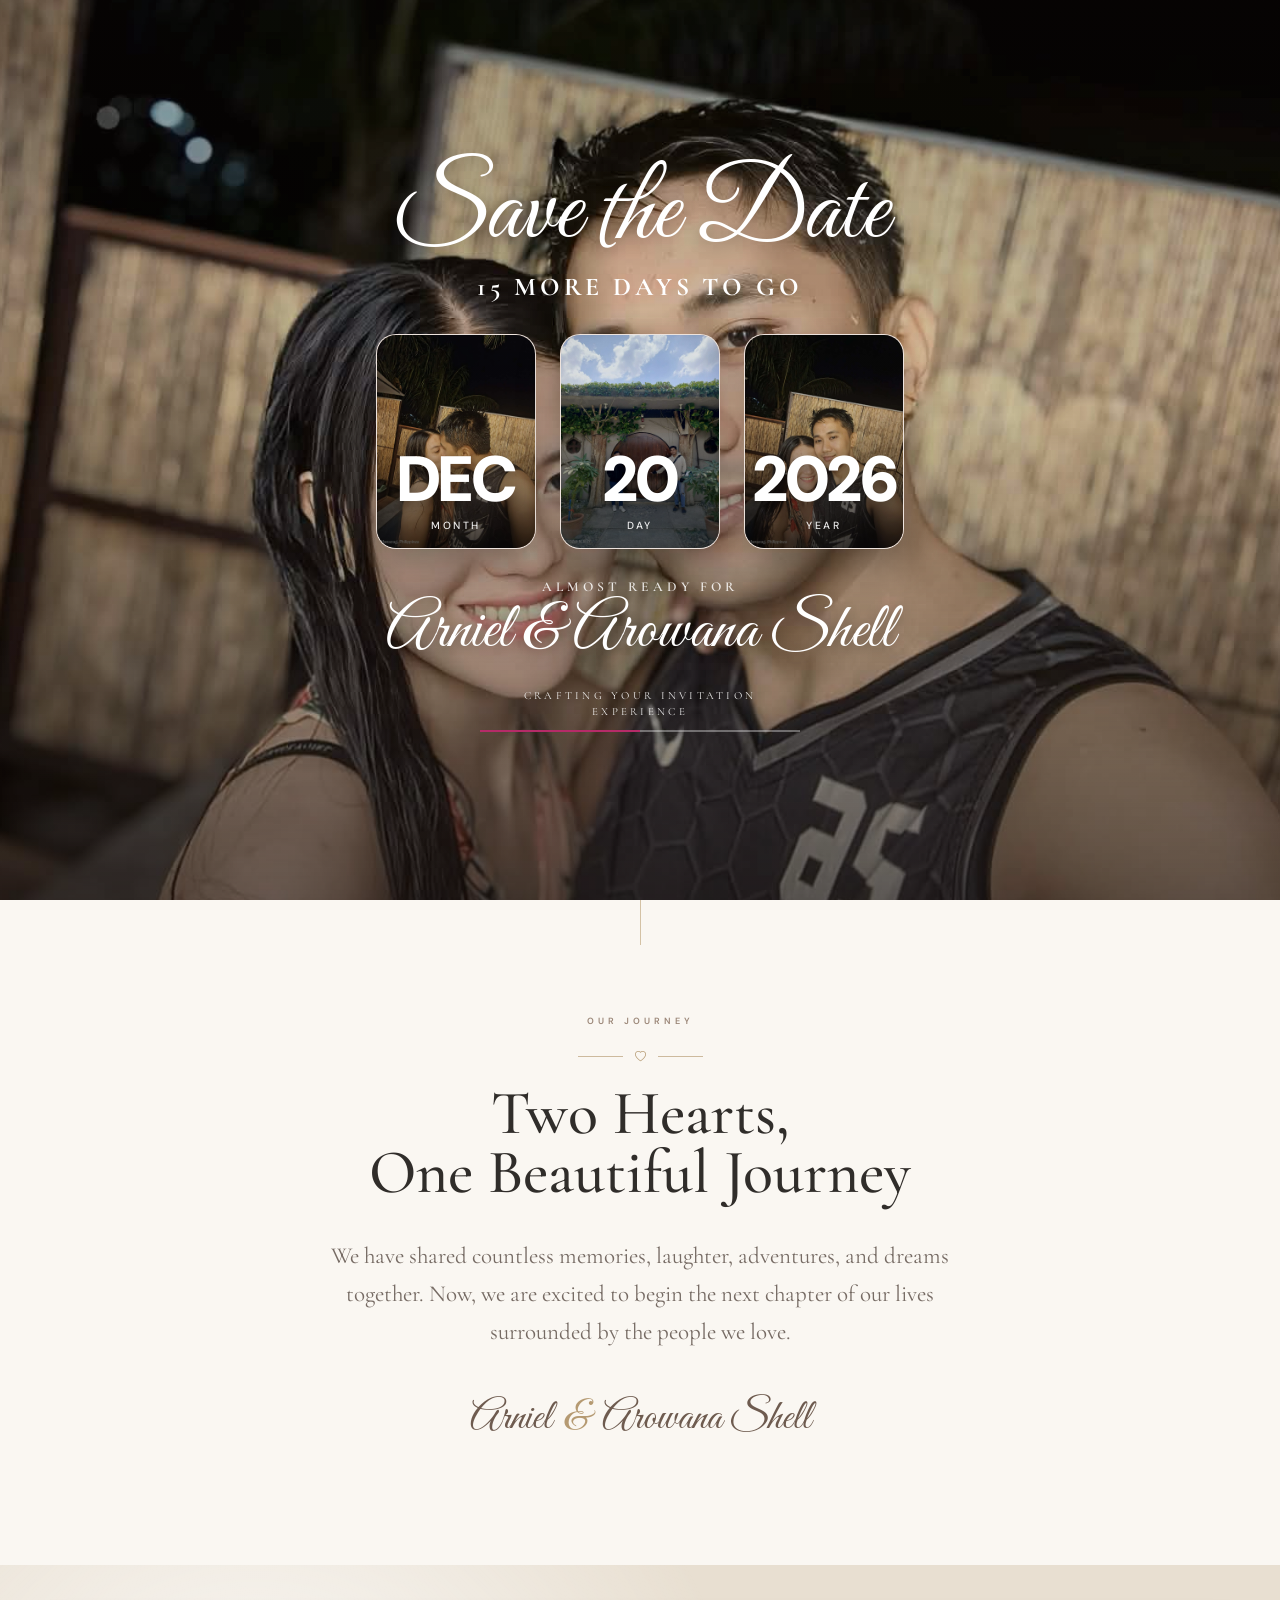
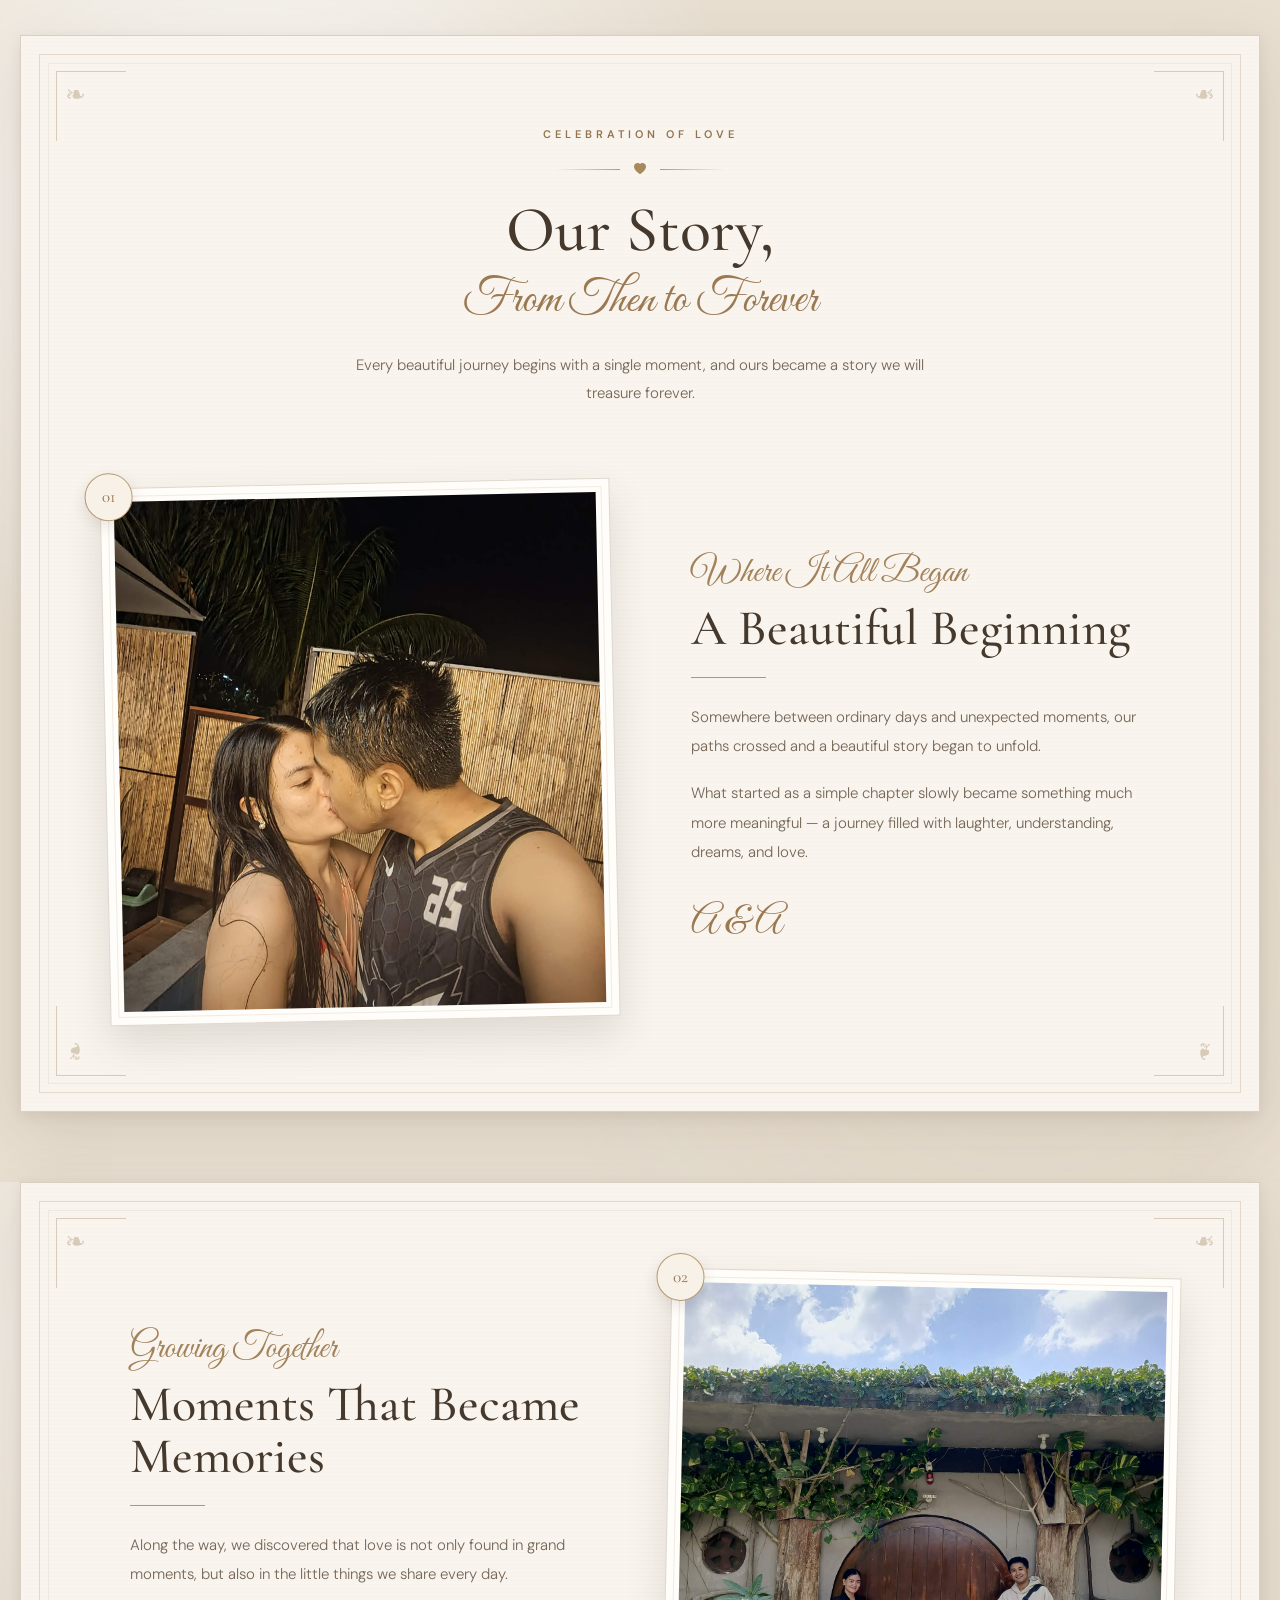
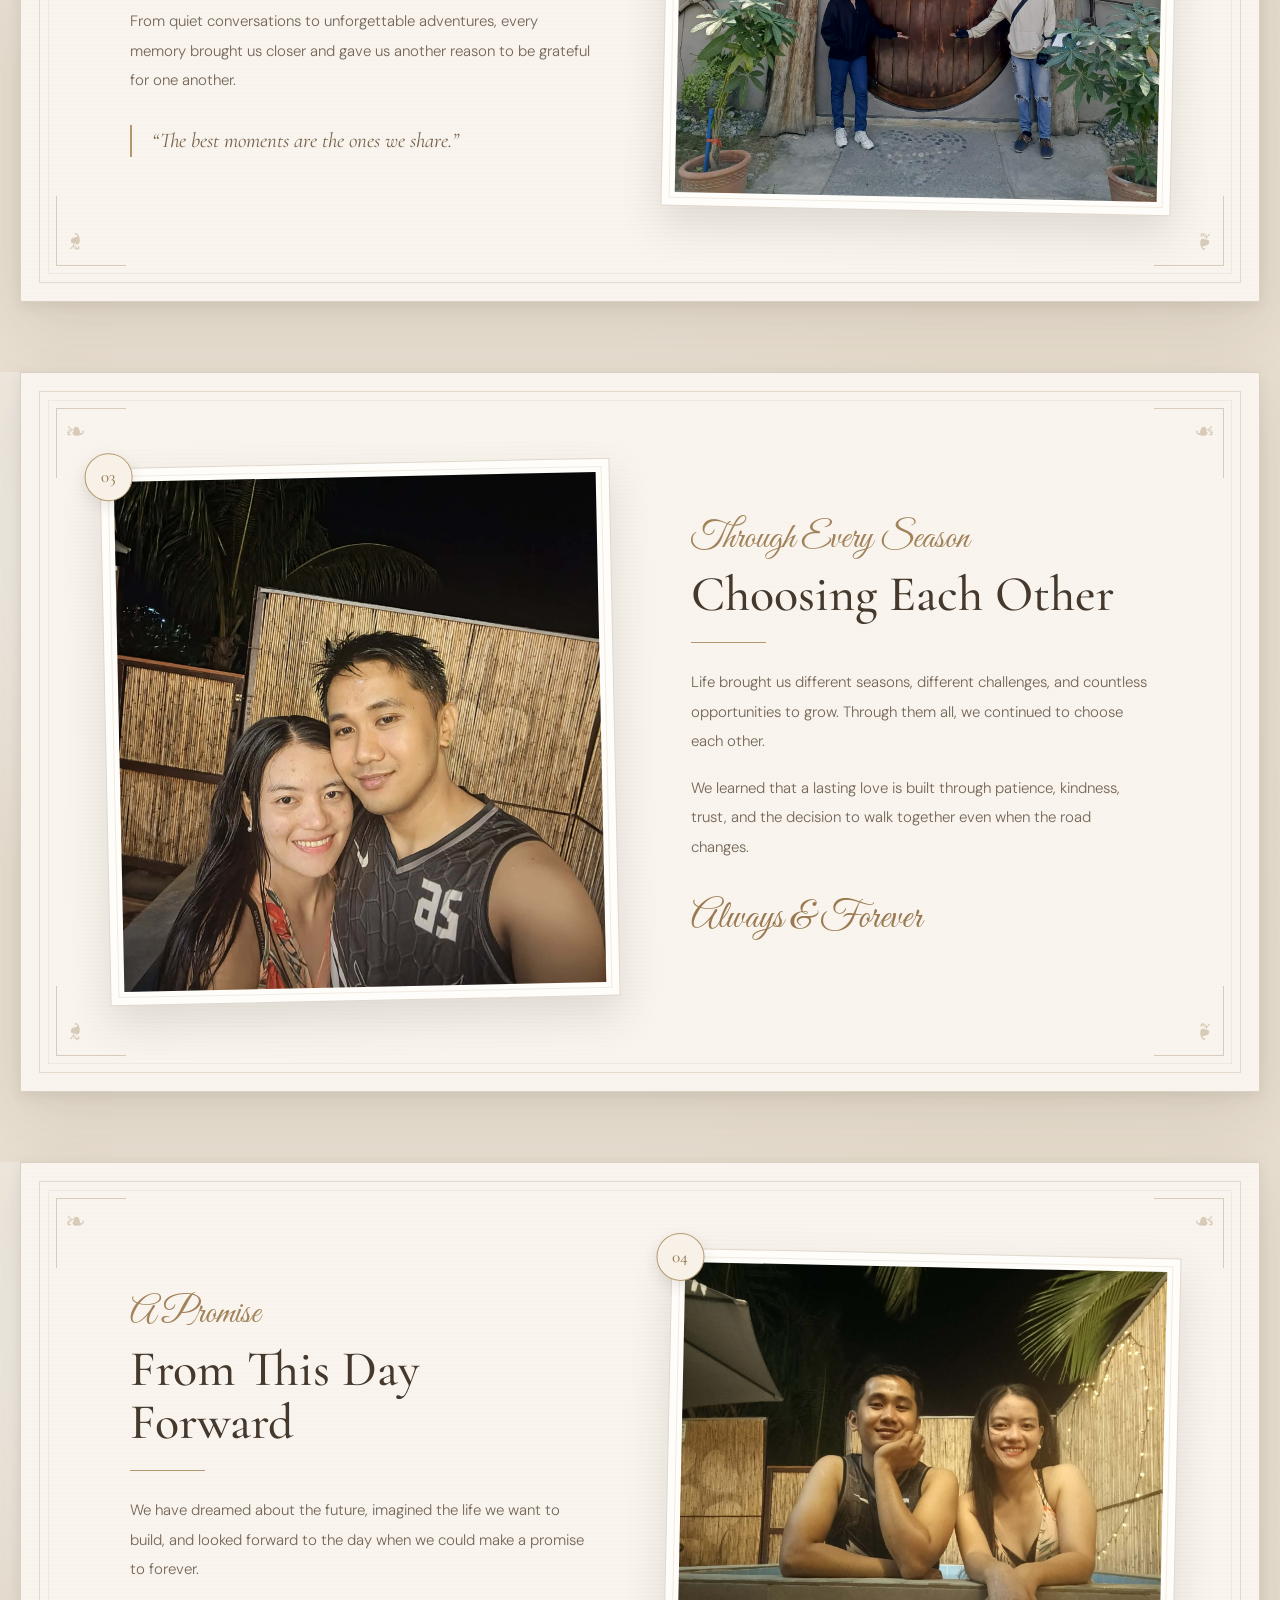
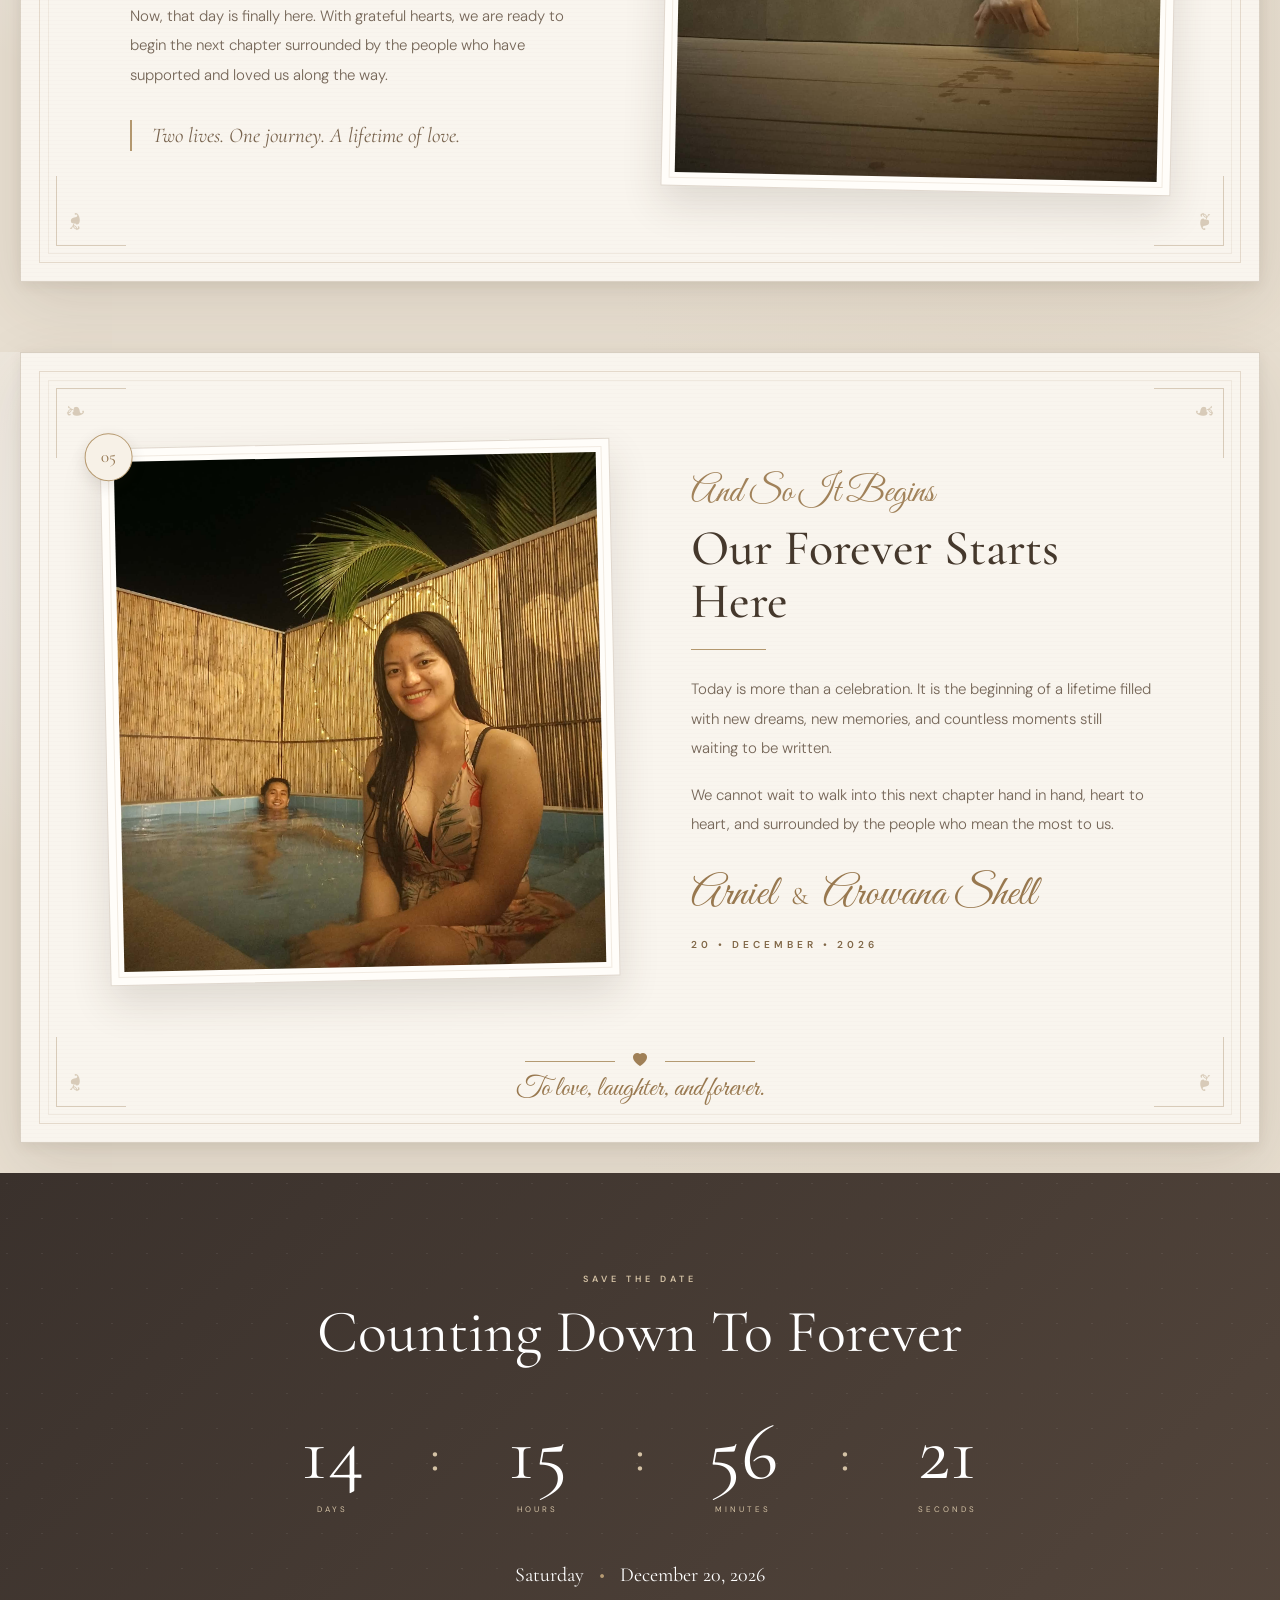
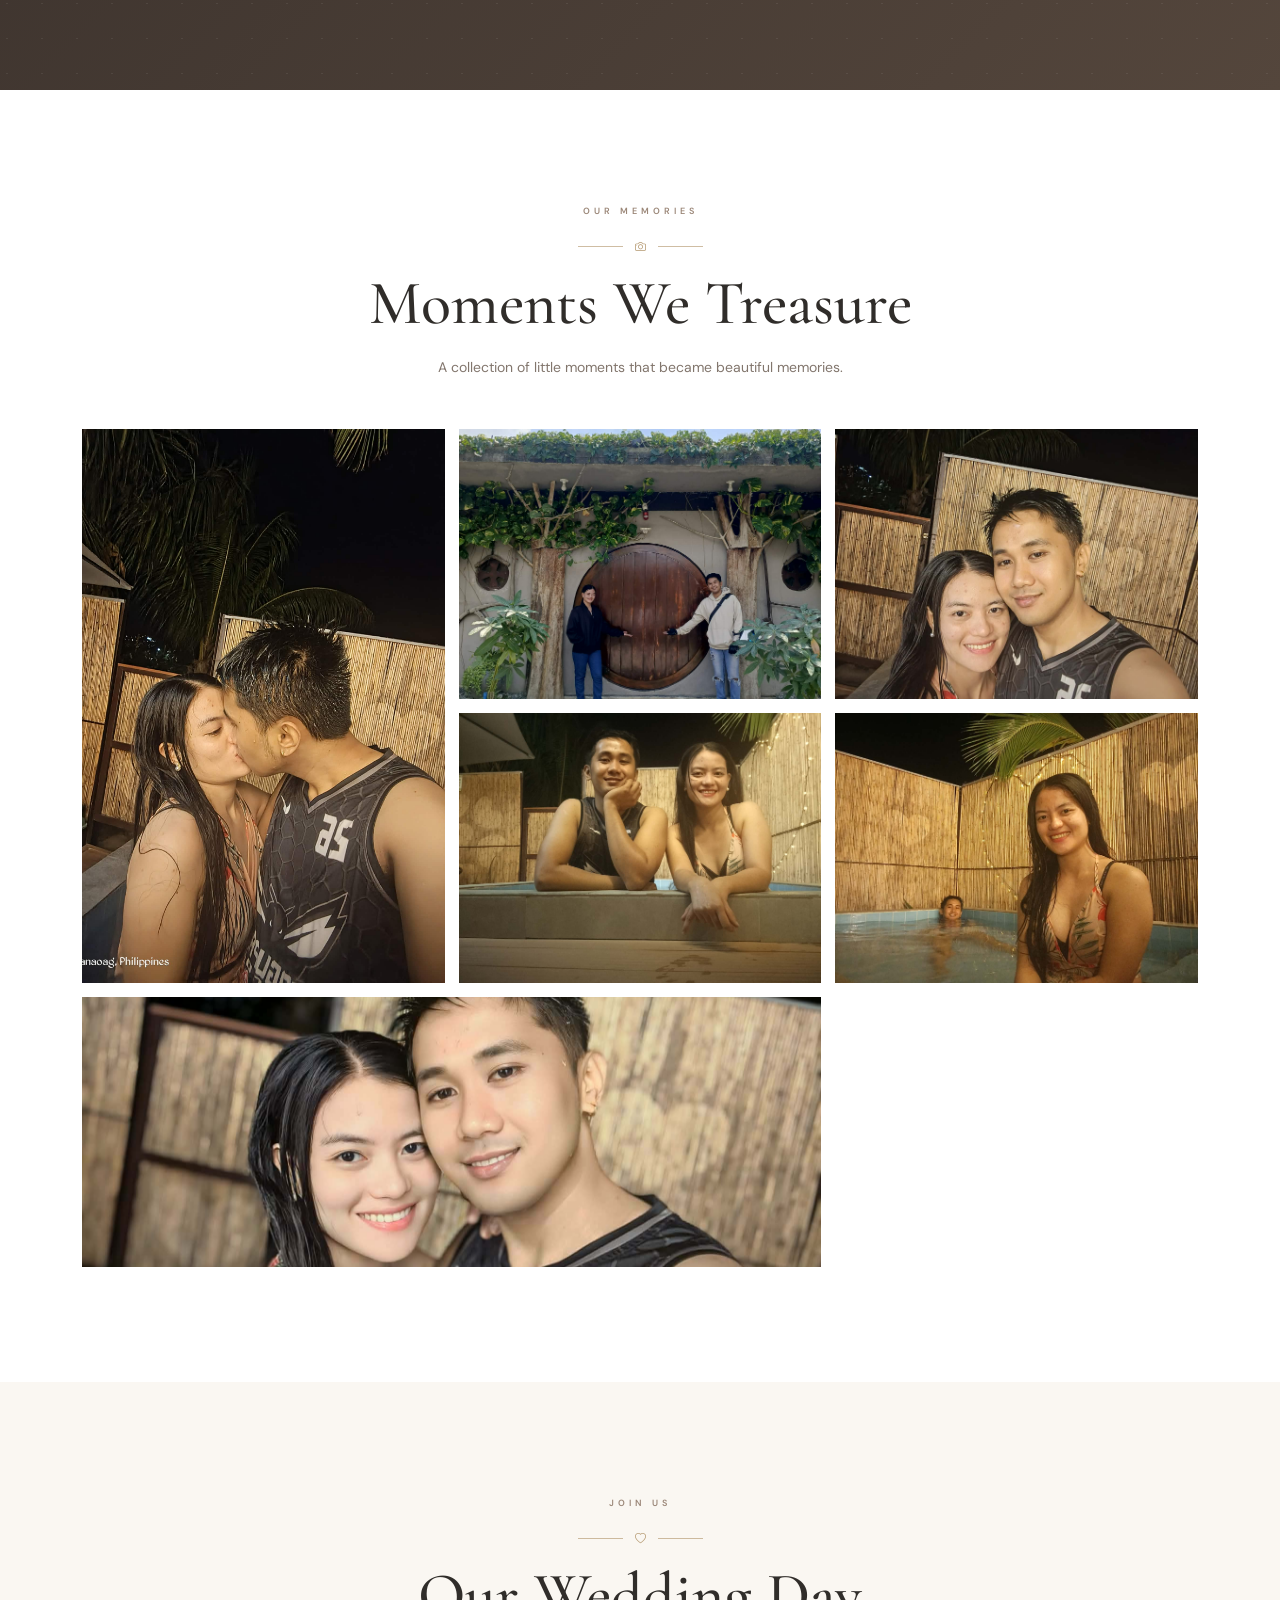
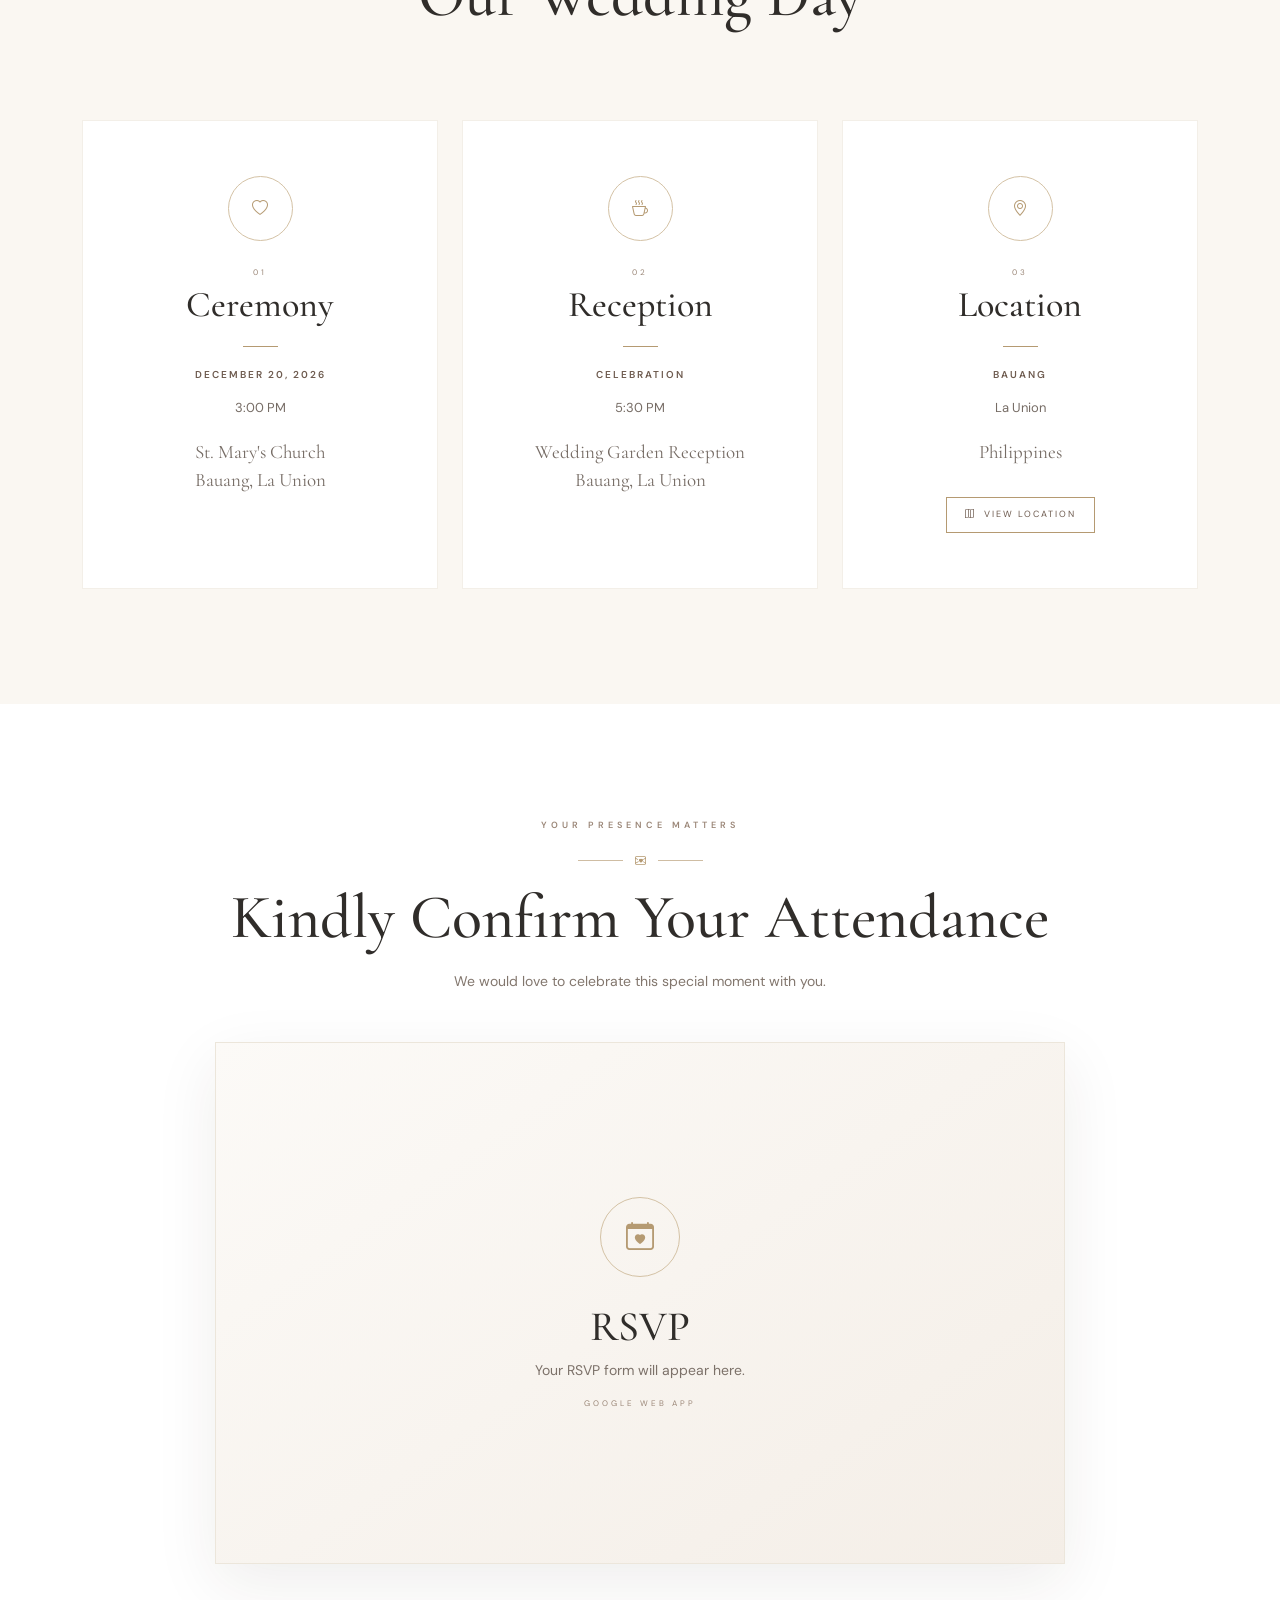
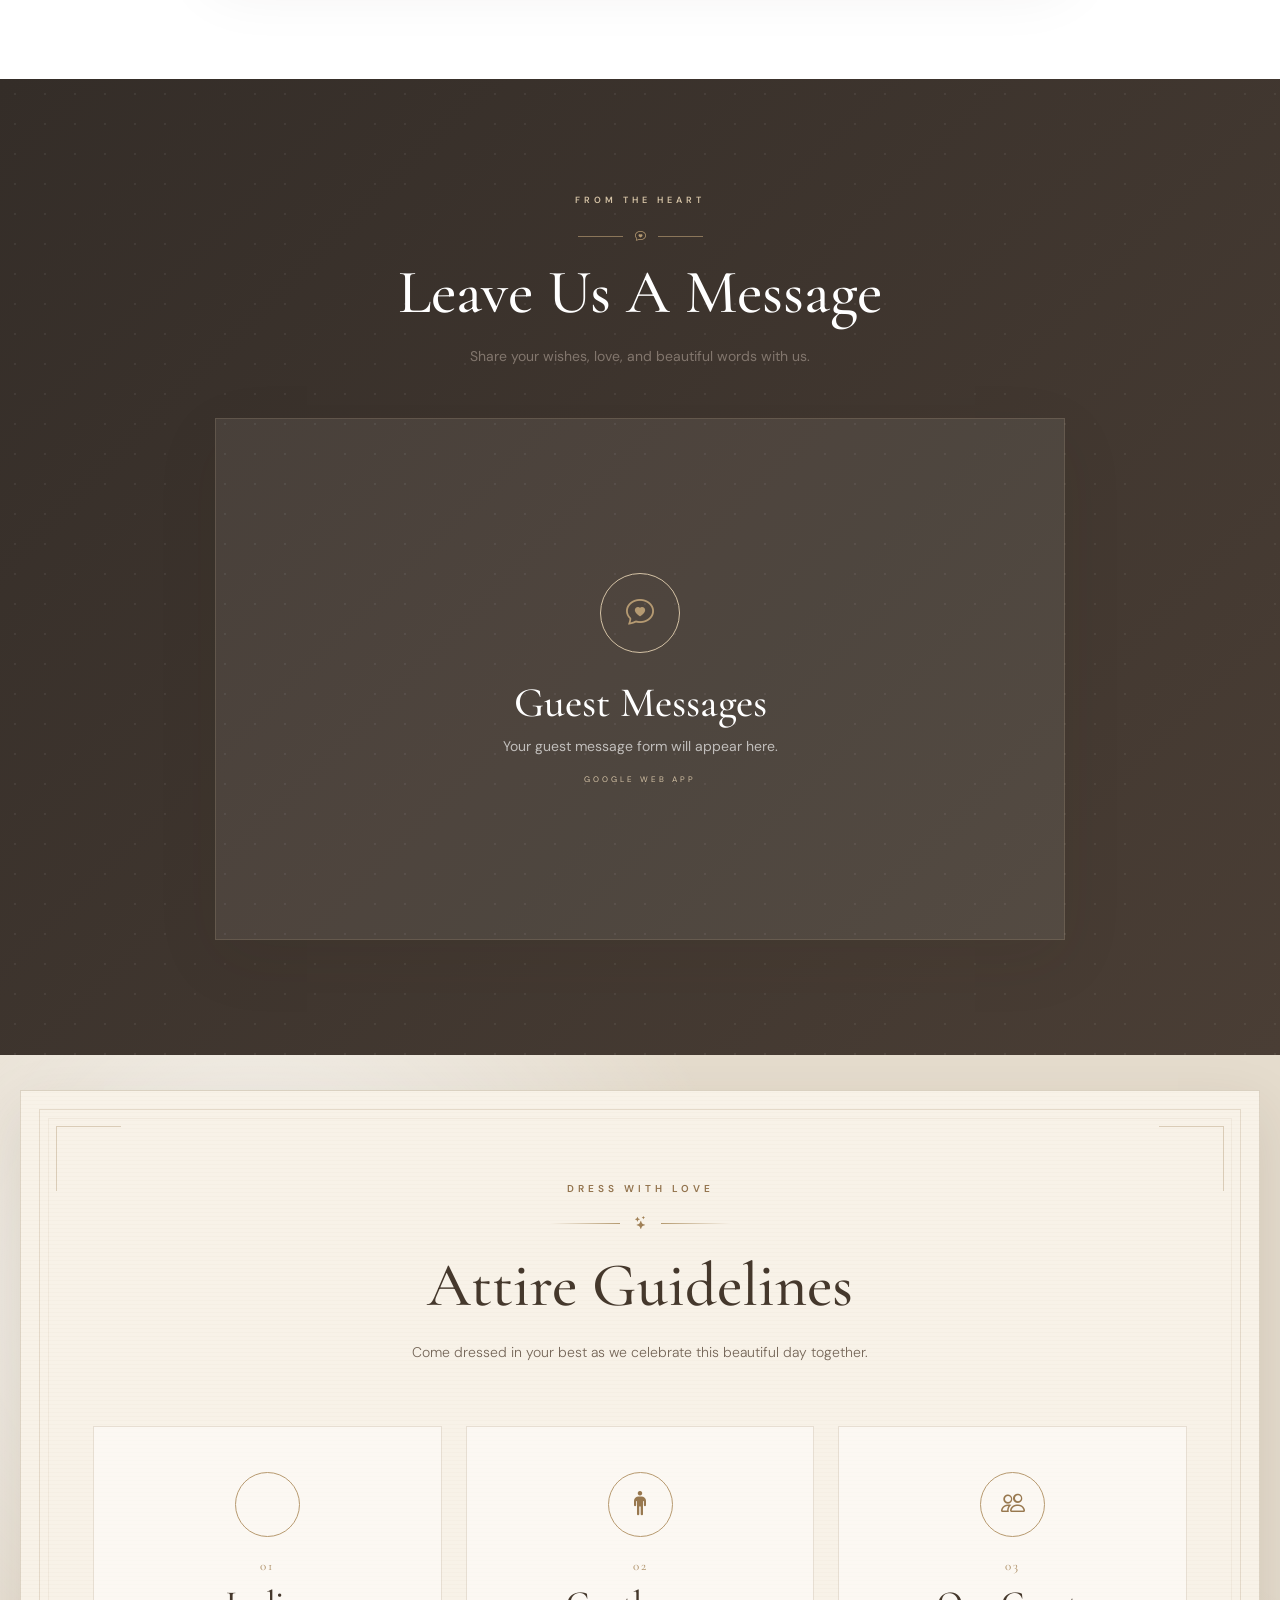
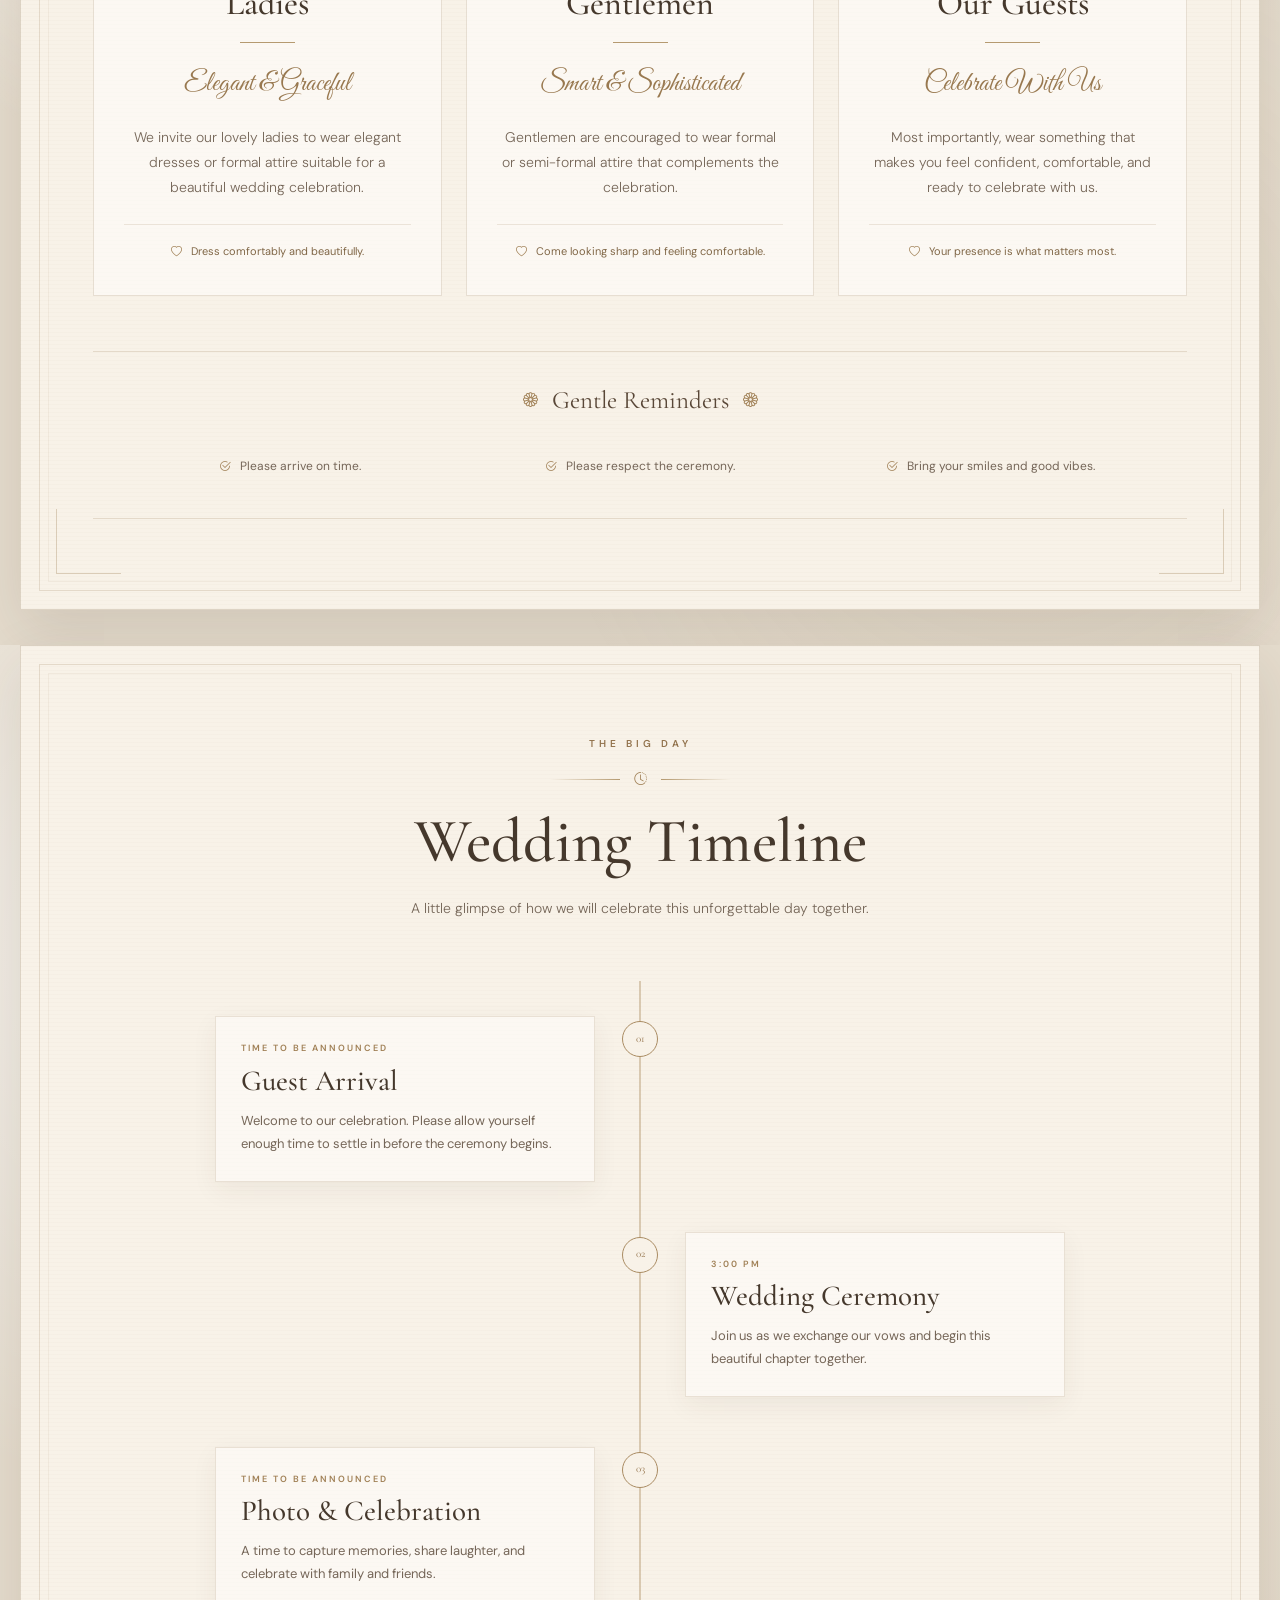
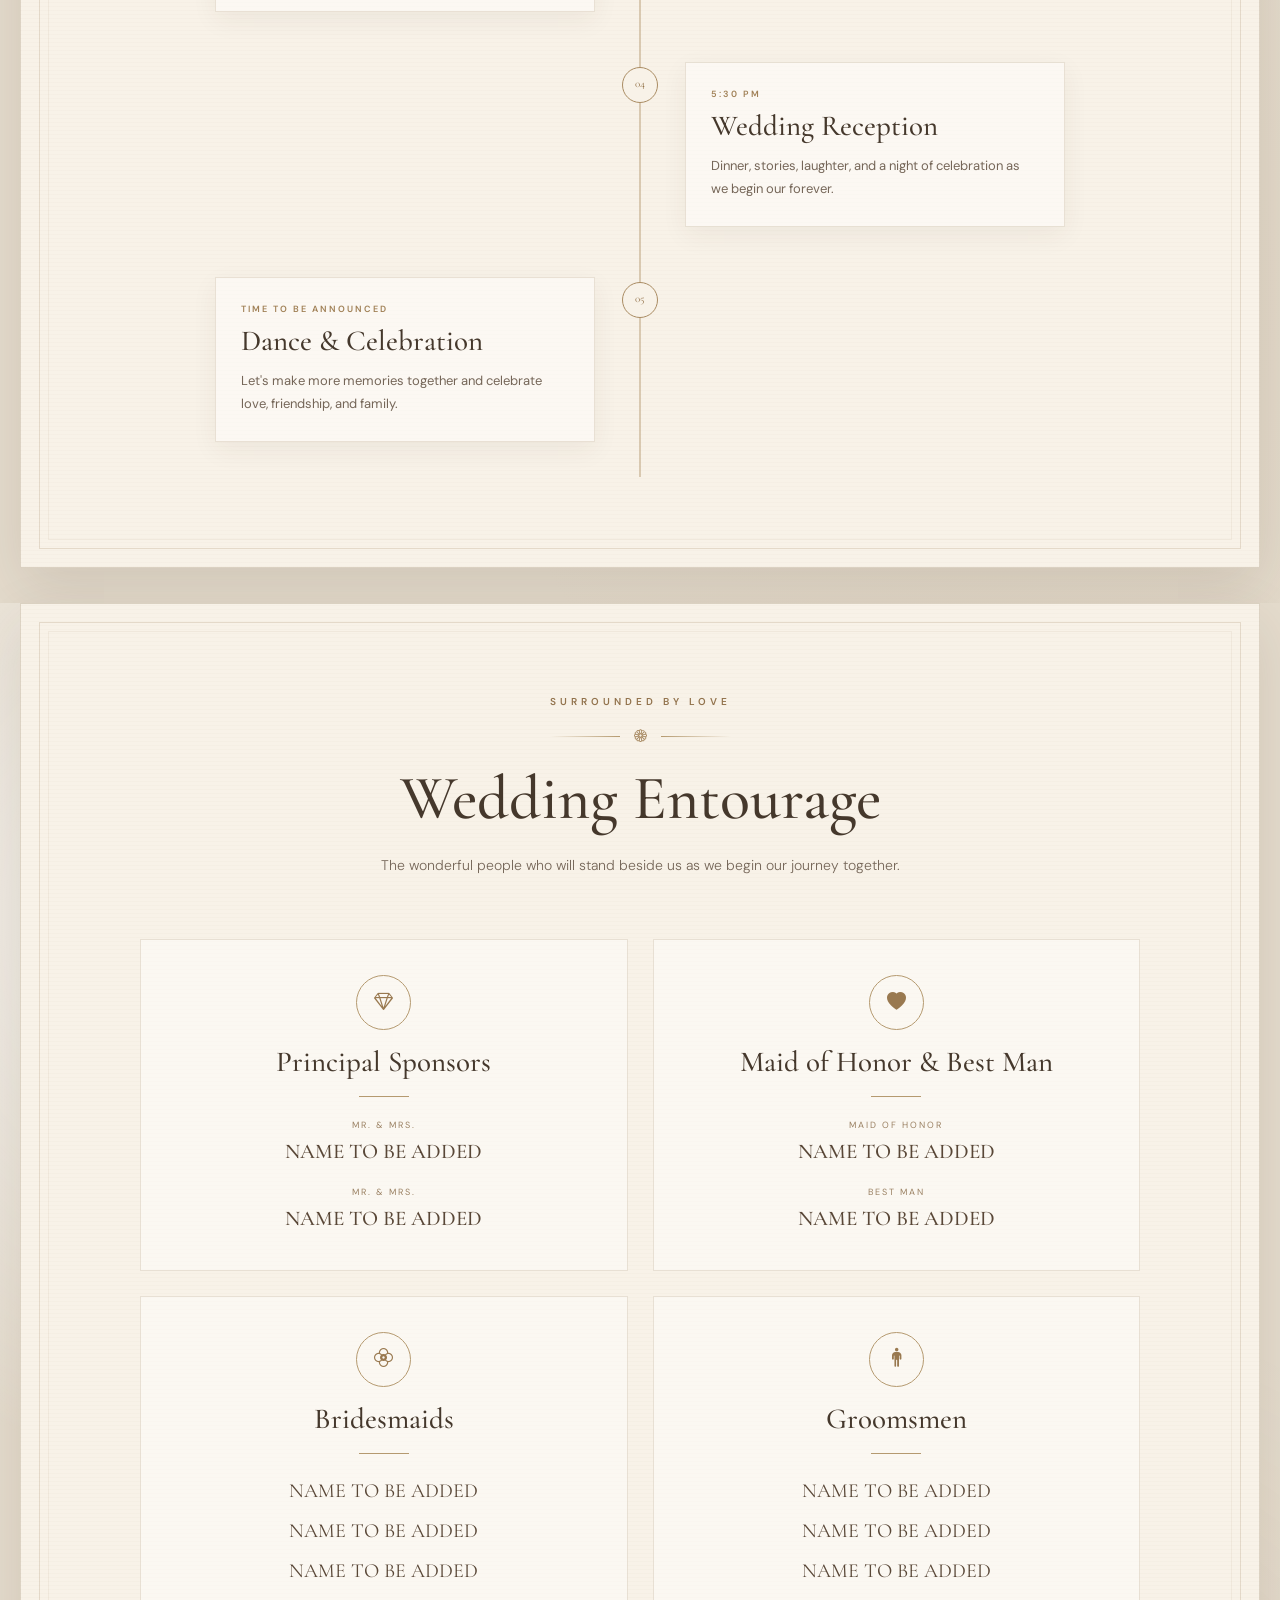
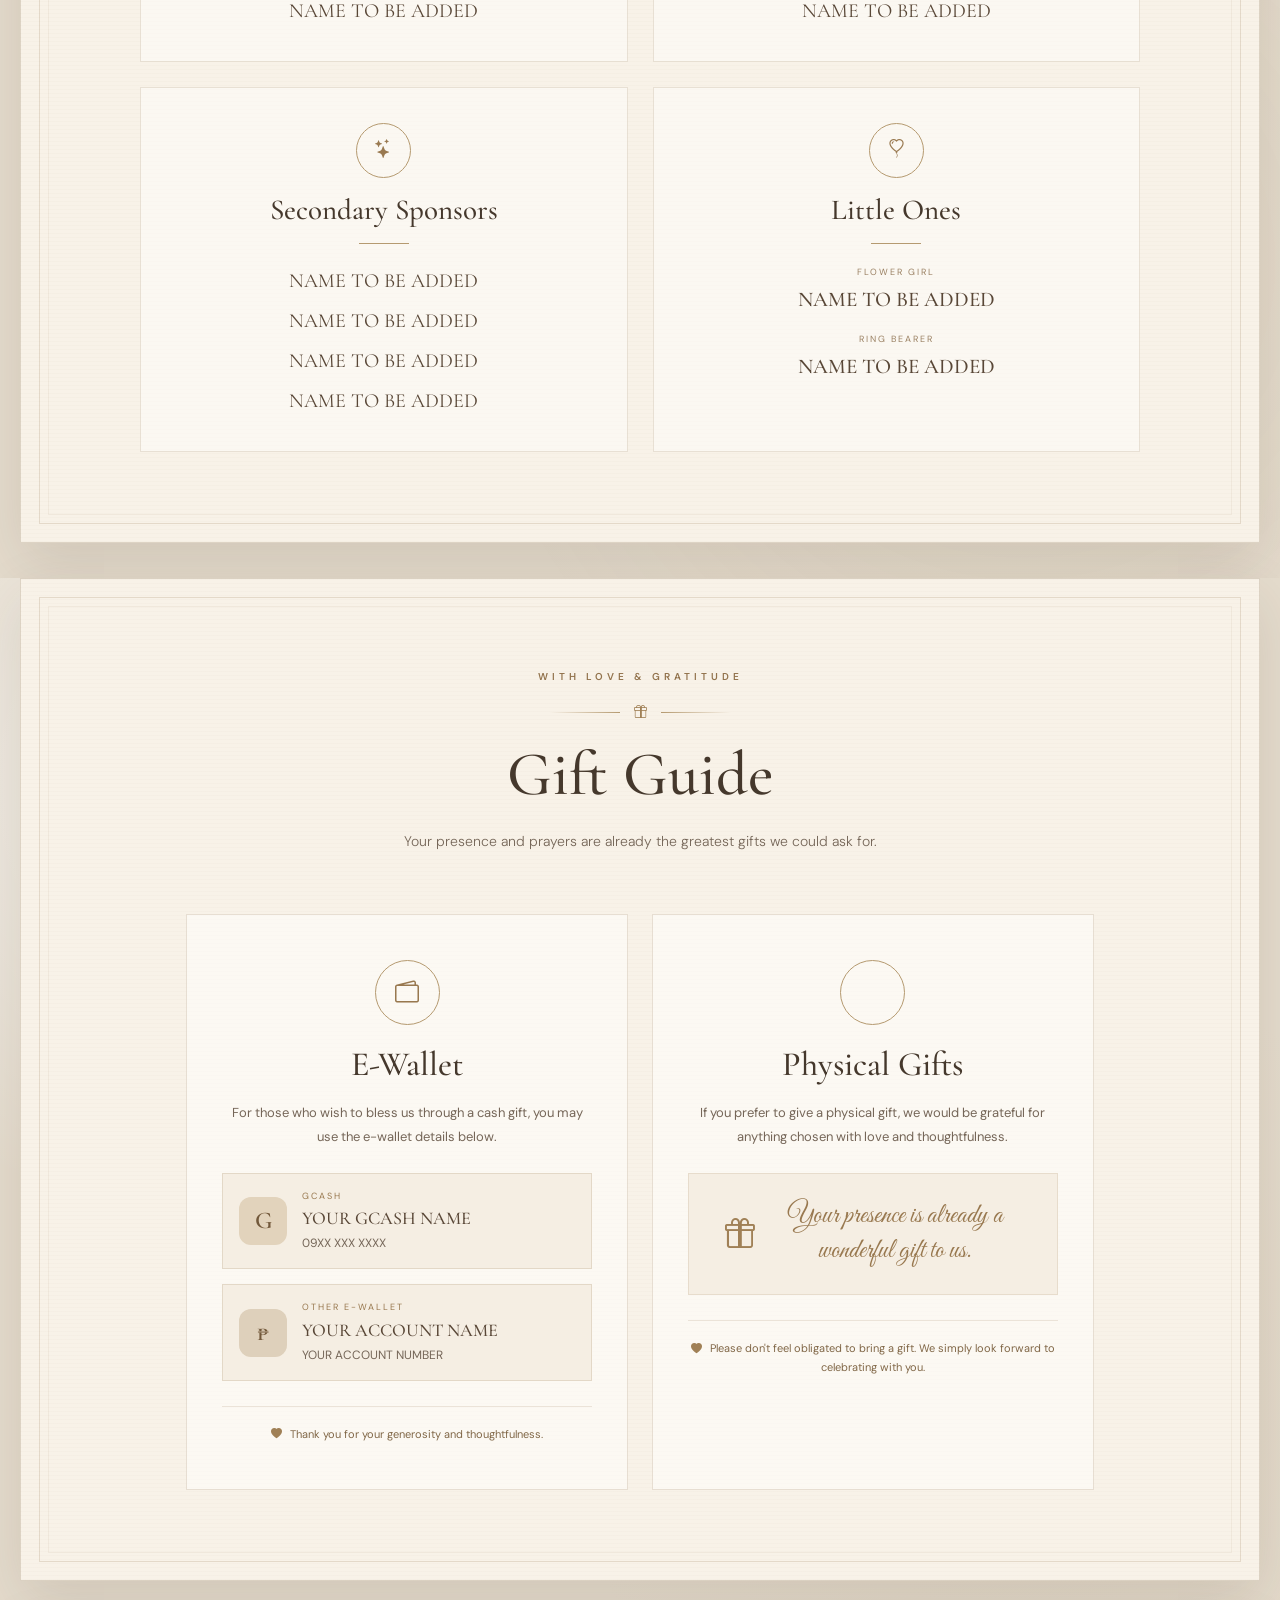
==== index.html @ 2083cf6a "Add files via upload" ====
<!DOCTYPE html>
<html lang="en">

<head>

    <meta charset="UTF-8">

    <meta
        name="viewport"
        content="width=device-width, initial-scale=1.0">

    <meta
        name="description"
        content="Arniel & Arowana Shell Wedding Invitation">

    <title>Arniel & Arowana Shell | Wedding</title>


    <!-- =====================================================
         GOOGLE FONTS
    ====================================================== -->

    <link rel="preconnect" href="https://fonts.googleapis.com">

    <link
        rel="preconnect"
        href="https://fonts.gstatic.com"
        crossorigin>

    <link
        href="https://fonts.googleapis.com/css2?family=Cormorant+Garamond:wght@400;500;600;700&family=DM+Sans:wght@300;400;500;600&family=Great+Vibes&display=swap"
        rel="stylesheet">


    <!-- =====================================================
         BOOTSTRAP
    ====================================================== -->

    <link
        href="https://cdn.jsdelivr.net/npm/bootstrap@5.3.3/dist/css/bootstrap.min.css"
        rel="stylesheet">


    <!-- =====================================================
         BOOTSTRAP ICONS
    ====================================================== -->

    <link
        rel="stylesheet"
        href="https://cdn.jsdelivr.net/npm/bootstrap-icons@1.11.3/font/bootstrap-icons.min.css">


    <!-- =====================================================
         CUSTOM CSS
    ====================================================== -->

    <link
        rel="stylesheet"
        href="css/style.css">

</head>


<body>


<!-- =====================================================
     SAVE THE DATE OPENING SCREEN
===================================================== -->
<section id="saveTheDateScreen">

    <!-- Background -->
    <div class="save-date-bg"></div>
    <div class="save-date-overlay"></div>

    <div class="save-date-content">

        <!-- TITLE -->
        <div class="save-date-title">
            <div class="save-script">
                Save the Date
            </div>

            <div class="days-left-text">
                <span id="openingDays">0</span>
                MORE DAYS TO GO
            </div>
        </div>


        <!-- DATE CARDS -->
        <div class="opening-date-cards">

            <!-- MONTH -->
            <div class="opening-date-card">
                <div class="date-card-image month-image"></div>

                <div class="date-card-overlay"></div>

                <div class="date-card-content">
                    <div class="date-number">
                        DEC
                    </div>

                    <div class="date-label">
                        MONTH
                    </div>
                </div>
            </div>


            <!-- DAY -->
            <div class="opening-date-card">
                <div class="date-card-image day-image"></div>

                <div class="date-card-overlay"></div>

                <div class="date-card-content">
                    <div class="date-number">
                        20
                    </div>

                    <div class="date-label">
                        DAY
                    </div>
                </div>
            </div>


            <!-- YEAR -->
            <div class="opening-date-card">
                <div class="date-card-image year-image"></div>

                <div class="date-card-overlay"></div>

                <div class="date-card-content">
                    <div class="date-number">
                        2026
                    </div>

                    <div class="date-label">
                        YEAR
                    </div>
                </div>
            </div>

        </div>


        <!-- COUPLE -->
        <div class="opening-couple">

            <div class="almost-ready">
                ALMOST READY FOR
            </div>

            <div class="couple-name">
                Arniel &amp; Arowana Shell
            </div>

        </div>


        <!-- LOADING -->
        <div class="opening-loading">

            <div class="loading-text">
                CRAFTING YOUR INVITATION EXPERIENCE
            </div>

            <div class="loading-line">
                <div id="saveDateProgress"></div>
            </div>

        </div>

    </div>

</section>


<!-- =========================================================
     INVITATION FRONT PAGE
========================================================= -->

<section
    id="invitationFront"
    class="invitation-front">


    <!-- SLIDING PHOTOS -->

    <div class="invitation-slideshow">

        <div
            class="invitation-slide slide-1">
        </div>

        <div
            class="invitation-slide slide-2">
        </div>

        <div
            class="invitation-slide slide-3">
        </div>

        <div
            class="invitation-slide slide-4">
        </div>

        <div
            class="invitation-slide slide-5">
        </div>

    </div>


    <div class="invitation-overlay"></div>


    <!-- DECORATIVE CORNERS -->

    <div class="invitation-corner corner-top-left"></div>

    <div class="invitation-corner corner-top-right"></div>

    <div class="invitation-corner corner-bottom-left"></div>

    <div class="invitation-corner corner-bottom-right"></div>


    <!-- INVITATION CONTENT -->

    <div class="invitation-content">

        <div class="invitation-kicker">

            WITH JOY IN OUR HEARTS

        </div>


        <div class="invitation-ornament">

            <span></span>

            <i class="bi bi-heart-fill"></i>

            <span></span>

        </div>


        <div class="invitation-script">

            You are

        </div>


        <h1 class="invitation-title">

            Invited

        </h1>


        <div class="invitation-script invitation-script-small">

            to celebrate our love

        </div>


        <div class="invitation-names">

            Arniel

            <span>&</span>

            Arowana Shell

        </div>


        <div class="invitation-date">

            <span>20</span>

            <div>

                <strong>
                    DECEMBER
                </strong>

                <small>
                    2026
                </small>

            </div>

        </div>


        <p class="invitation-text">

            We would be delighted to have you
            with us as we begin this beautiful
            new chapter together.

        </p>


        <button
            id="enterInvitation"
            class="enter-invitation">

            <span>
                OPEN INVITATION
            </span>

            <i class="bi bi-arrow-right"></i>

        </button>


        <div class="invitation-hint">

            Tap to enter

        </div>

    </div>


    <!-- SLIDE INDICATORS -->

    <div class="invitation-dots">

        <span class="active"></span>
        <span></span>
        <span></span>
        <span></span>
        <span></span>

    </div>

</section>



<!-- =========================================================
     NAVIGATION
========================================================= -->

<nav
    id="mainNavbar"
    class="navbar navbar-expand-lg wedding-navbar">

    <div class="container">

        <a
            class="navbar-brand wedding-brand"
            href="#home">

            <span class="brand-small">
                THE WEDDING OF
            </span>

            <span class="brand-names">
                Arniel <i class="bi bi-heart-fill"></i> Arowana Shell
            </span>

        </a>


        <button
            class="navbar-toggler"
            type="button"
            data-bs-toggle="collapse"
            data-bs-target="#navbarWedding"
            aria-controls="navbarWedding"
            aria-expanded="false"
            aria-label="Toggle navigation">

            <span class="navbar-toggler-icon"></span>

        </button>


        <div
            class="collapse navbar-collapse"
            id="navbarWedding">

            <ul class="navbar-nav ms-auto align-items-lg-center">

                <li class="nav-item">
                    <a
                        class="nav-link active"
                        href="#home">
                        Home
                    </a>
                </li>

                <li class="nav-item">
                    <a
                        class="nav-link"
                        href="#story">
                        Our Story
                    </a>
                </li>

                <li class="nav-item">
                    <a
                        class="nav-link"
                        href="#photos">
                        Photos
                    </a>
                </li>

                <li class="nav-item">
                    <a
                        class="nav-link"
                        href="#details">
                        Details
                    </a>
                </li>

                <li class="nav-item">
                    <a
                        class="nav-link nav-rsvp"
                        href="#rsvp">
                        RSVP
                    </a>
                </li>

            </ul>

        </div>

    </div>

</nav>



<!-- =========================================================
     HERO
========================================================= -->

<section
    id="home"
    class="hero-section">

    <div class="hero-background"></div>

    <div class="hero-overlay"></div>


    <!-- Decorative elements -->

    <div class="hero-flower flower-one">
        <i class="bi bi-flower1"></i>
    </div>

    <div class="hero-flower flower-two">
        <i class="bi bi-flower1"></i>
    </div>


    <div class="hero-content">

        <div
            class="hero-kicker reveal">
            TOGETHER WITH THEIR FAMILIES
        </div>


        <div class="hero-ornament reveal delay-1">
            <span></span>
            <i class="bi bi-heart-fill"></i>
            <span></span>
        </div>


        <h1 class="hero-names reveal delay-2">
            Arniel
            <span>&</span>
            Arowana Shell
        </h1>


        <div class="hero-script reveal delay-3">
            are getting married
        </div>


        <div class="hero-date reveal delay-4">

            <span>20</span>

            <div>
                <strong>DECEMBER</strong>
                <small>2026</small>
            </div>

        </div>


        <div class="hero-location reveal delay-5">

            <i class="bi bi-geo-alt"></i>

            Bauang, La Union

        </div>


        <a
            href="#story"
            class="hero-scroll reveal delay-5">

            <span>
                DISCOVER OUR STORY
            </span>

            <i class="bi bi-chevron-down"></i>

        </a>

    </div>

</section>



<!-- =========================================================
     INTRODUCTION
========================================================= -->

<section
    id="story"
    class="story-section section-padding">

    <div class="container">

        <div class="row justify-content-center">

            <div class="col-lg-8 text-center">

                <div class="section-kicker reveal">
                    OUR JOURNEY
                </div>

                <div class="section-ornament reveal">
                    <span></span>
                    <i class="bi bi-heart"></i>
                    <span></span>
                </div>

                <h2 class="section-title reveal">
                    Two Hearts,
                    <br>
                    One Beautiful Journey
                </h2>

                <p class="story-text reveal">

                    We have shared countless memories,
                    laughter, adventures, and dreams together.
                    Now, we are excited to begin the next chapter
                    of our lives surrounded by the people we love.

                </p>

                <div class="script-signature reveal">

                    Arniel
                    <span>&</span>
                    Arowana Shell

                </div>

            </div>

        </div>

    </div>

</section>

<!-- =========================================================
     CELEBRATION OF LOVE
========================================================= -->

<section
    id="loveChapter1"
    class="love-story-section love-paper-section">

    <div class="love-paper">

        <!-- DECORATIVE CORNERS -->
        <div class="paper-corner paper-corner-top-left"></div>
        <div class="paper-corner paper-corner-top-right"></div>
        <div class="paper-corner paper-corner-bottom-left"></div>
        <div class="paper-corner paper-corner-bottom-right"></div>

        <div class="container">

            <!-- SECTION HEADING -->

            <div class="love-section-heading text-center reveal">

                <div class="love-kicker">
                    CELEBRATION OF LOVE
                </div>

                <div class="love-ornament">
                    <span></span>
                    <i class="bi bi-heart-fill"></i>
                    <span></span>
                </div>

                <h2>
                    Our Story,
                    <br>
                    <span>From Then to Forever</span>
                </h2>

                <p>
                    Every beautiful journey begins with a single moment,
                    and ours became a story we will treasure forever.
                </p>

            </div>


            <!-- STORY CONTENT -->

            <div class="row align-items-center g-5 love-story-row">

                <div class="col-lg-6 reveal">

                    <div class="love-photo-frame">

                        <div class="love-photo-number">
                            01
                        </div>

                        <img
                            src="images/photo1.jpg"
                            alt="Arniel and Arowana Shell">

                    </div>

                </div>


                <div class="col-lg-6 reveal delay-1">

                    <div class="love-story-content">

                        <div class="love-script">
                            Where It All Began
                        </div>

                        <h3>
                            A Beautiful Beginning
                        </h3>

                        <div class="love-divider"></div>

                        <p>
                            Somewhere between ordinary days and unexpected
                            moments, our paths crossed and a beautiful story
                            began to unfold.
                        </p>

                        <p>
                            What started as a simple chapter slowly became
                            something much more meaningful — a journey filled
                            with laughter, understanding, dreams, and love.
                        </p>

                        <div class="love-signature">
                            A &amp; A
                        </div>

                    </div>

                </div>

            </div>

        </div>

    </div>

</section>



<!-- =========================================================
     LOVE CHAPTER 02
========================================================= -->

<section
    id="loveChapter2"
    class="love-story-section love-paper-section">

    <div class="love-paper">

        <div class="paper-corner paper-corner-top-left"></div>
        <div class="paper-corner paper-corner-top-right"></div>
        <div class="paper-corner paper-corner-bottom-left"></div>
        <div class="paper-corner paper-corner-bottom-right"></div>

        <div class="container">

            <div class="row align-items-center g-5 love-story-row love-story-row-reverse">

                <!-- TEXT -->

                <div class="col-lg-6 reveal">

                    <div class="love-story-content">

                        <div class="love-script">
                            Growing Together
                        </div>

                        <h3>
                            Moments That Became Memories
                        </h3>

                        <div class="love-divider"></div>

                        <p>
                            Along the way, we discovered that love is not
                            only found in grand moments, but also in the
                            little things we share every day.
                        </p>

                        <p>
                            From quiet conversations to unforgettable
                            adventures, every memory brought us closer
                            and gave us another reason to be grateful
                            for one another.
                        </p>

                        <div class="love-quote">
                            “The best moments are the ones we share.”
                        </div>

                    </div>

                </div>


                <!-- PHOTO -->

                <div class="col-lg-6 reveal delay-1">

                    <div class="love-photo-frame">

                        <div class="love-photo-number">
                            02
                        </div>

                        <img
                            src="images/photo2.jpg"
                            alt="A beautiful wedding memory">

                    </div>

                </div>

            </div>

        </div>

    </div>

</section>



<!-- =========================================================
     LOVE CHAPTER 03
========================================================= -->

<section
    id="loveChapter3"
    class="love-story-section love-paper-section">

    <div class="love-paper">

        <div class="paper-corner paper-corner-top-left"></div>
        <div class="paper-corner paper-corner-top-right"></div>
        <div class="paper-corner paper-corner-bottom-left"></div>
        <div class="paper-corner paper-corner-bottom-right"></div>

        <div class="container">

            <div class="row align-items-center g-5 love-story-row">

                <!-- PHOTO -->

                <div class="col-lg-6 reveal">

                    <div class="love-photo-frame">

                        <div class="love-photo-number">
                            03
                        </div>

                        <img
                            src="images/photo3.jpg"
                            alt="Arniel and Arowana Shell together">

                    </div>

                </div>


                <!-- TEXT -->

                <div class="col-lg-6 reveal delay-1">

                    <div class="love-story-content">

                        <div class="love-script">
                            Through Every Season
                        </div>

                        <h3>
                            Choosing Each Other
                        </h3>

                        <div class="love-divider"></div>

                        <p>
                            Life brought us different seasons, different
                            challenges, and countless opportunities to grow.
                            Through them all, we continued to choose each other.
                        </p>

                        <p>
                            We learned that a lasting love is built through
                            patience, kindness, trust, and the decision to
                            walk together even when the road changes.
                        </p>

                        <div class="love-signature">
                            Always &amp; Forever
                        </div>

                    </div>

                </div>

            </div>

        </div>

    </div>

</section>



<!-- =========================================================
     LOVE CHAPTER 04
========================================================= -->

<section
    id="loveChapter4"
    class="love-story-section love-paper-section">

    <div class="love-paper">

        <div class="paper-corner paper-corner-top-left"></div>
        <div class="paper-corner paper-corner-top-right"></div>
        <div class="paper-corner paper-corner-bottom-left"></div>
        <div class="paper-corner paper-corner-bottom-right"></div>

        <div class="container">

            <div class="row align-items-center g-5 love-story-row love-story-row-reverse">

                <!-- TEXT -->

                <div class="col-lg-6 reveal">

                    <div class="love-story-content">

                        <div class="love-script">
                            A Promise
                        </div>

                        <h3>
                            From This Day Forward
                        </h3>

                        <div class="love-divider"></div>

                        <p>
                            We have dreamed about the future, imagined the
                            life we want to build, and looked forward to the
                            day when we could make a promise to forever.
                        </p>

                        <p>
                            Now, that day is finally here. With grateful
                            hearts, we are ready to begin the next chapter
                            surrounded by the people who have supported
                            and loved us along the way.
                        </p>

                        <div class="love-quote">
                            Two lives. One journey. A lifetime of love.
                        </div>

                    </div>

                </div>


                <!-- PHOTO -->

                <div class="col-lg-6 reveal delay-1">

                    <div class="love-photo-frame">

                        <div class="love-photo-number">
                            04
                        </div>

                        <img
                            src="images/photo4.jpg"
                            alt="Wedding celebration memory">

                    </div>

                </div>

            </div>

        </div>

    </div>

</section>



<!-- =========================================================
     LOVE CHAPTER 05
========================================================= -->

<section
    id="loveChapter5"
    class="love-story-section love-paper-section love-final-chapter">

    <div class="love-paper">

        <div class="paper-corner paper-corner-top-left"></div>
        <div class="paper-corner paper-corner-top-right"></div>
        <div class="paper-corner paper-corner-bottom-left"></div>
        <div class="paper-corner paper-corner-bottom-right"></div>

        <div class="container">

            <div class="row align-items-center g-5 love-story-row">

                <!-- PHOTO -->

                <div class="col-lg-6 reveal">

                    <div class="love-photo-frame">

                        <div class="love-photo-number">
                            05
                        </div>

                        <img
                            src="images/photo5.jpg"
                            alt="Arniel and Arowana Shell wedding">

                    </div>

                </div>


                <!-- TEXT -->

                <div class="col-lg-6 reveal delay-1">

                    <div class="love-story-content">

                        <div class="love-script">
                            And So It Begins
                        </div>

                        <h3>
                            Our Forever Starts Here
                        </h3>

                        <div class="love-divider"></div>

                        <p>
                            Today is more than a celebration. It is the
                            beginning of a lifetime filled with new dreams,
                            new memories, and countless moments still waiting
                            to be written.
                        </p>

                        <p>
                            We cannot wait to walk into this next chapter
                            hand in hand, heart to heart, and surrounded by
                            the people who mean the most to us.
                        </p>

                        <div class="love-final-names">

                            Arniel
                            <span>&amp;</span>
                            Arowana Shell

                        </div>

                        <div class="love-final-date">
                            20 • DECEMBER • 2026
                        </div>

                    </div>

                </div>

            </div>


            <!-- FINAL ORNAMENT -->

            <div class="love-ending text-center reveal">

                <div class="love-ending-line"></div>

                <i class="bi bi-heart-fill"></i>

                <div class="love-ending-line"></div>

                <div class="love-ending-text">
                    To love, laughter, and forever.
                </div>

            </div>

        </div>

    </div>

</section>



<!-- =========================================================
     COUNTDOWN
========================================================= -->

<section
    id="countdown"
    class="countdown-section">

    <div class="countdown-pattern"></div>

    <div class="container position-relative">

        <div class="text-center">

            <div class="section-kicker light reveal">
                SAVE THE DATE
            </div>

            <h2 class="countdown-title reveal">
                Counting Down To Forever
            </h2>


            <div class="countdown-wrapper reveal">

                <div class="countdown-item">

                    <div
                        id="days"
                        class="countdown-number">
                        00
                    </div>

                    <div class="countdown-label">
                        DAYS
                    </div>

                </div>


                <div class="countdown-divider">
                    :
                </div>


                <div class="countdown-item">

                    <div
                        id="hours"
                        class="countdown-number">
                        00
                    </div>

                    <div class="countdown-label">
                        HOURS
                    </div>

                </div>


                <div class="countdown-divider">
                    :
                </div>


                <div class="countdown-item">

                    <div
                        id="minutes"
                        class="countdown-number">
                        00
                    </div>

                    <div class="countdown-label">
                        MINUTES
                    </div>

                </div>


                <div class="countdown-divider">
                    :
                </div>


                <div class="countdown-item">

                    <div
                        id="seconds"
                        class="countdown-number">
                        00
                    </div>

                    <div class="countdown-label">
                        SECONDS
                    </div>

                </div>

            </div>


            <div class="countdown-date reveal">

                Saturday
                <span>•</span>
                December 20, 2026

            </div>

        </div>

    </div>

</section>



<!-- =========================================================
     PHOTO GALLERY
========================================================= -->

<section
    id="photos"
    class="photos-section section-padding">

    <div class="container">

        <div class="text-center mb-5">

            <div class="section-kicker reveal">
                OUR MEMORIES
            </div>

            <div class="section-ornament reveal">
                <span></span>
                <i class="bi bi-camera"></i>
                <span></span>
            </div>

            <h2 class="section-title reveal">
                Moments We Treasure
            </h2>

            <p class="section-description reveal">

                A collection of little moments that became
                beautiful memories.

            </p>

        </div>


        <!-- =================================================
             PHOTO GRID
        ================================================== -->

        <div class="photo-grid">


            <div class="photo-item photo-large reveal">

                <img
                    src="images/photo1.jpg"
                    alt="Arniel and Arowana Shell">

                <div class="photo-overlay">

                    <i class="bi bi-plus-lg"></i>

                </div>

            </div>


            <div class="photo-item reveal delay-1">

                <img
                    src="images/photo2.jpg"
                    alt="Wedding memory">

                <div class="photo-overlay">

                    <i class="bi bi-plus-lg"></i>

                </div>

            </div>


            <div class="photo-item reveal delay-2">

                <img
                    src="images/photo3.jpg"
                    alt="Wedding memory">

                <div class="photo-overlay">

                    <i class="bi bi-plus-lg"></i>

                </div>

            </div>


            <div class="photo-item reveal delay-1">

                <img
                    src="images/photo4.jpg"
                    alt="Wedding memory">

                <div class="photo-overlay">

                    <i class="bi bi-plus-lg"></i>

                </div>

            </div>


            <div class="photo-item reveal delay-2">

                <img
                    src="images/photo5.jpg"
                    alt="Wedding memory">

                <div class="photo-overlay">

                    <i class="bi bi-plus-lg"></i>

                </div>

            </div>


            <div class="photo-item photo-wide reveal delay-3">

                <img
                    src="images/couple.jpg"
                    alt="Arniel and Arowana Shell">

                <div class="photo-overlay">

                    <i class="bi bi-plus-lg"></i>

                </div>

            </div>

        </div>

    </div>

</section>



<!-- =========================================================
     WEDDING DETAILS
========================================================= -->

<section
    id="details"
    class="details-section section-padding">

    <div class="container">

        <div class="text-center mb-5">

            <div class="section-kicker reveal">
                JOIN US
            </div>

            <div class="section-ornament reveal">

                <span></span>

                <i class="bi bi-heart"></i>

                <span></span>

            </div>

            <h2 class="section-title reveal">
                Our Wedding Day
            </h2>

            <p class="section-description reveal">

                We would be honored to celebrate this
                special day with you.

            </p>

        </div>


        <div class="row g-4 justify-content-center">


            <!-- CEREMONY -->

            <div class="col-md-4 reveal">

                <div class="detail-card">

                    <div class="detail-icon">

                        <i class="bi bi-heart"></i>

                    </div>

                    <div class="detail-number">
                        01
                    </div>

                    <h3>
                        Ceremony
                    </h3>

                    <div class="detail-line"></div>

                    <p class="detail-date">
                        DECEMBER 20, 2026
                    </p>

                    <p>
                        3:00 PM
                    </p>

                    <p class="detail-place">
                        St. Mary's Church
                        <br>
                        Bauang, La Union
                    </p>

                </div>

            </div>


            <!-- RECEPTION -->

            <div class="col-md-4 reveal delay-1">

                <div class="detail-card">

                    <div class="detail-icon">

                        <i class="bi bi-cup-hot"></i>

                    </div>

                    <div class="detail-number">
                        02
                    </div>

                    <h3>
                        Reception
                    </h3>

                    <div class="detail-line"></div>

                    <p class="detail-date">
                        CELEBRATION
                    </p>

                    <p>
                        5:30 PM
                    </p>

                    <p class="detail-place">
                        Wedding Garden Reception
                        <br>
                        Bauang, La Union
                    </p>

                </div>

            </div>


            <!-- LOCATION -->

            <div class="col-md-4 reveal delay-2">

                <div class="detail-card">

                    <div class="detail-icon">

                        <i class="bi bi-geo-alt"></i>

                    </div>

                    <div class="detail-number">
                        03
                    </div>

                    <h3>
                        Location
                    </h3>

                    <div class="detail-line"></div>

                    <p class="detail-date">
                        BAUANG
                    </p>

                    <p>
                        La Union
                    </p>

                    <p class="detail-place">
                        Philippines
                    </p>


                    <a
                        href="https://maps.google.com"
                        target="_blank"
                        rel="noopener"
                        class="map-button">

                        <i class="bi bi-map"></i>

                        VIEW LOCATION

                    </a>

                </div>

            </div>

        </div>

    </div>

</section>



<!-- =========================================================
     RSVP / GOOGLE WEB APP
========================================================= -->

<section
    id="rsvp"
    class="iframe-section section-padding">

    <div class="container">

        <div class="text-center mb-5">

            <div class="section-kicker reveal">
                YOUR PRESENCE MATTERS
            </div>

            <div class="section-ornament reveal">

                <span></span>

                <i class="bi bi-envelope-heart"></i>

                <span></span>

            </div>

            <h2 class="section-title reveal">
                Kindly Confirm Your Attendance
            </h2>

            <p class="section-description reveal">

                We would love to celebrate this special
                moment with you.

            </p>

        </div>


        <!-- =================================================
             GOOGLE WEB APP PLACEHOLDER

             Replace the src later with your Google Web App URL.
        ================================================== -->

        <div class="iframe-card reveal">

            <div class="iframe-placeholder">

                <div class="iframe-placeholder-icon">

                    <i class="bi bi-calendar-heart"></i>

                </div>

                <h3>
                    RSVP
                </h3>

                <p>
                    Your RSVP form will appear here.
                </p>

                <span>
                    Google Web App
                </span>

            </div>


            <!--

            WHEN YOUR GOOGLE WEB APP IS READY,
            REPLACE THE PLACEHOLDER ABOVE WITH:

            <iframe
                src="YOUR_GOOGLE_WEB_APP_URL"
                class="wedding-iframe"
                title="Wedding RSVP">
            </iframe>

            -->

        </div>

    </div>

</section>



<!-- =========================================================
     GUEST MESSAGE / GOOGLE WEB APP
========================================================= -->

<section
    id="messages"
    class="message-section section-padding">

    <div class="container">

        <div class="text-center mb-5">

            <div class="section-kicker light reveal">
                FROM THE HEART
            </div>

            <div class="section-ornament light reveal">

                <span></span>

                <i class="bi bi-chat-heart"></i>

                <span></span>

            </div>

            <h2 class="section-title light reveal">
                Leave Us A Message
            </h2>

            <p class="section-description light reveal">

                Share your wishes, love, and beautiful
                words with us.

            </p>

        </div>


        <!-- =================================================
             GOOGLE WEB APP PLACEHOLDER
        ================================================== -->

        <div class="iframe-card iframe-dark reveal">

            <div class="iframe-placeholder dark-placeholder">

                <div class="iframe-placeholder-icon">

                    <i class="bi bi-chat-heart"></i>

                </div>

                <h3>
                    Guest Messages
                </h3>

                <p>
                    Your guest message form will appear here.
                </p>

                <span>
                    Google Web App
                </span>

            </div>


            <!--

            LATER REPLACE WITH:

            <iframe
                src="YOUR_GOOGLE_WEB_APP_URL"
                class="wedding-iframe"
                title="Guest Messages">
            </iframe>

            -->

        </div>

    </div>

</section>

<!-- =========================================================
     ATTIRE GUIDELINES
========================================================= -->

<section
    id="attire"
    class="wedding-info-section">

    <div class="wedding-paper-card">

        <div class="info-corner info-corner-tl"></div>
        <div class="info-corner info-corner-tr"></div>
        <div class="info-corner info-corner-bl"></div>
        <div class="info-corner info-corner-br"></div>

        <div class="container">

            <!-- HEADER -->

            <div class="text-center info-heading reveal">

                <div class="info-kicker">
                    DRESS WITH LOVE
                </div>

                <div class="info-ornament">
                    <span></span>
                    <i class="bi bi-stars"></i>
                    <span></span>
                </div>

                <h2>
                    Attire Guidelines
                </h2>

                <p>
                    Come dressed in your best as we celebrate
                    this beautiful day together.
                </p>

            </div>


            <!-- ATTIRE CARDS -->

            <div class="row g-4 justify-content-center">


                <!-- LADIES -->

                <div class="col-lg-4 col-md-6 reveal">

                    <div class="attire-card">

                        <div class="attire-icon">
                            <i class="bi bi-person-dress"></i>
                        </div>

                        <div class="attire-number">
                            01
                        </div>

                        <h3>
                            Ladies
                        </h3>

                        <div class="attire-line"></div>

                        <p class="attire-highlight">
                            Elegant &amp; Graceful
                        </p>

                        <p>
                            We invite our lovely ladies to wear
                            elegant dresses or formal attire
                            suitable for a beautiful wedding celebration.
                        </p>

                        <div class="attire-note">
                            <i class="bi bi-heart"></i>
                            Dress comfortably and beautifully.
                        </div>

                    </div>

                </div>


                <!-- GENTLEMEN -->

                <div class="col-lg-4 col-md-6 reveal delay-1">

                    <div class="attire-card">

                        <div class="attire-icon">
                            <i class="bi bi-person-standing"></i>
                        </div>

                        <div class="attire-number">
                            02
                        </div>

                        <h3>
                            Gentlemen
                        </h3>

                        <div class="attire-line"></div>

                        <p class="attire-highlight">
                            Smart &amp; Sophisticated
                        </p>

                        <p>
                            Gentlemen are encouraged to wear
                            formal or semi-formal attire that
                            complements the celebration.
                        </p>

                        <div class="attire-note">
                            <i class="bi bi-heart"></i>
                            Come looking sharp and feeling comfortable.
                        </div>

                    </div>

                </div>


                <!-- GUESTS -->

                <div class="col-lg-4 col-md-8 reveal delay-2">

                    <div class="attire-card">

                        <div class="attire-icon">
                            <i class="bi bi-people"></i>
                        </div>

                        <div class="attire-number">
                            03
                        </div>

                        <h3>
                            Our Guests
                        </h3>

                        <div class="attire-line"></div>

                        <p class="attire-highlight">
                            Celebrate With Us
                        </p>

                        <p>
                            Most importantly, wear something that
                            makes you feel confident, comfortable,
                            and ready to celebrate with us.
                        </p>

                        <div class="attire-note">
                            <i class="bi bi-heart"></i>
                            Your presence is what matters most.
                        </div>

                    </div>

                </div>

            </div>


            <!-- GENTLE REMINDERS -->

            <div class="gentle-reminders reveal">

                <div class="gentle-reminder-title">

                    <i class="bi bi-flower1"></i>

                    Gentle Reminders

                    <i class="bi bi-flower1"></i>

                </div>

                <div class="row g-3">

                    <div class="col-md-4">

                        <div class="reminder-item">
                            <i class="bi bi-check2-circle"></i>
                            Please arrive on time.
                        </div>

                    </div>

                    <div class="col-md-4">

                        <div class="reminder-item">
                            <i class="bi bi-check2-circle"></i>
                            Please respect the ceremony.
                        </div>

                    </div>

                    <div class="col-md-4">

                        <div class="reminder-item">
                            <i class="bi bi-check2-circle"></i>
                            Bring your smiles and good vibes.
                        </div>

                    </div>

                </div>

            </div>

        </div>

    </div>

</section>



<!-- =========================================================
     WEDDING TIMELINE
========================================================= -->

<section
    id="timeline"
    class="wedding-info-section timeline-section">

    <div class="wedding-paper-card">

        <div class="container">

            <div class="text-center info-heading reveal">

                <div class="info-kicker">
                    THE BIG DAY
                </div>

                <div class="info-ornament">
                    <span></span>
                    <i class="bi bi-clock-history"></i>
                    <span></span>
                </div>

                <h2>
                    Wedding Timeline
                </h2>

                <p>
                    A little glimpse of how we will celebrate
                    this unforgettable day together.
                </p>

            </div>


            <div class="wedding-timeline">


                <!-- 01 -->

                <div class="timeline-item reveal">

                    <div class="timeline-dot">
                        01
                    </div>

                    <div class="timeline-content">

                        <span class="timeline-time">
                            TIME TO BE ANNOUNCED
                        </span>

                        <h3>
                            Guest Arrival
                        </h3>

                        <p>
                            Welcome to our celebration.
                            Please allow yourself enough time
                            to settle in before the ceremony begins.
                        </p>

                    </div>

                </div>


                <!-- 02 -->

                <div class="timeline-item reveal delay-1">

                    <div class="timeline-dot">
                        02
                    </div>

                    <div class="timeline-content">

                        <span class="timeline-time">
                            3:00 PM
                        </span>

                        <h3>
                            Wedding Ceremony
                        </h3>

                        <p>
                            Join us as we exchange our vows
                            and begin this beautiful chapter together.
                        </p>

                    </div>

                </div>


                <!-- 03 -->

                <div class="timeline-item reveal delay-2">

                    <div class="timeline-dot">
                        03
                    </div>

                    <div class="timeline-content">

                        <span class="timeline-time">
                            TIME TO BE ANNOUNCED
                        </span>

                        <h3>
                            Photo &amp; Celebration
                        </h3>

                        <p>
                            A time to capture memories, share
                            laughter, and celebrate with family and friends.
                        </p>

                    </div>

                </div>


                <!-- 04 -->

                <div class="timeline-item reveal delay-3">

                    <div class="timeline-dot">
                        04
                    </div>

                    <div class="timeline-content">

                        <span class="timeline-time">
                            5:30 PM
                        </span>

                        <h3>
                            Wedding Reception
                        </h3>

                        <p>
                            Dinner, stories, laughter, and a night
                            of celebration as we begin our forever.
                        </p>

                    </div>

                </div>


                <!-- 05 -->

                <div class="timeline-item reveal">

                    <div class="timeline-dot">
                        05
                    </div>

                    <div class="timeline-content">

                        <span class="timeline-time">
                            TIME TO BE ANNOUNCED
                        </span>

                        <h3>
                            Dance &amp; Celebration
                        </h3>

                        <p>
                            Let's make more memories together
                            and celebrate love, friendship, and family.
                        </p>

                    </div>

                </div>


            </div>

        </div>

    </div>

</section>



<!-- =========================================================
     WEDDING ENTOURAGE
========================================================= -->

<section
    id="entourage"
    class="wedding-info-section entourage-section">

    <div class="wedding-paper-card">

        <div class="container">

            <div class="text-center info-heading reveal">

                <div class="info-kicker">
                    SURROUNDED BY LOVE
                </div>

                <div class="info-ornament">
                    <span></span>
                    <i class="bi bi-flower1"></i>
                    <span></span>
                </div>

                <h2>
                    Wedding Entourage
                </h2>

                <p>
                    The wonderful people who will stand beside us
                    as we begin our journey together.
                </p>

            </div>


            <div class="entourage-grid">


                <!-- PRINCIPAL SPONSORS -->

                <div class="entourage-group reveal">

                    <div class="entourage-group-icon">
                        <i class="bi bi-gem"></i>
                    </div>

                    <h3>
                        Principal Sponsors
                    </h3>

                    <div class="entourage-divider"></div>

                    <div class="entourage-names">

                        <div>
                            <span>Mr. &amp; Mrs.</span>
                            <strong>NAME TO BE ADDED</strong>
                        </div>

                        <div>
                            <span>Mr. &amp; Mrs.</span>
                            <strong>NAME TO BE ADDED</strong>
                        </div>

                    </div>

                </div>


                <!-- BEST MAN / MAID OF HONOR -->

                <div class="entourage-group reveal delay-1">

                    <div class="entourage-group-icon">
                        <i class="bi bi-heart-fill"></i>
                    </div>

                    <h3>
                        Maid of Honor &amp; Best Man
                    </h3>

                    <div class="entourage-divider"></div>

                    <div class="entourage-names">

                        <div>
                            <span>Maid of Honor</span>
                            <strong>NAME TO BE ADDED</strong>
                        </div>

                        <div>
                            <span>Best Man</span>
                            <strong>NAME TO BE ADDED</strong>
                        </div>

                    </div>

                </div>


                <!-- BRIDESMAIDS -->

                <div class="entourage-group reveal">

                    <div class="entourage-group-icon">
                        <i class="bi bi-flower2"></i>
                    </div>

                    <h3>
                        Bridesmaids
                    </h3>

                    <div class="entourage-divider"></div>

                    <div class="entourage-list">

                        <span>NAME TO BE ADDED</span>
                        <span>NAME TO BE ADDED</span>
                        <span>NAME TO BE ADDED</span>
                        <span>NAME TO BE ADDED</span>

                    </div>

                </div>


                <!-- GROOMSMEN -->

                <div class="entourage-group reveal delay-1">

                    <div class="entourage-group-icon">
                        <i class="bi bi-person-standing"></i>
                    </div>

                    <h3>
                        Groomsmen
                    </h3>

                    <div class="entourage-divider"></div>

                    <div class="entourage-list">

                        <span>NAME TO BE ADDED</span>
                        <span>NAME TO BE ADDED</span>
                        <span>NAME TO BE ADDED</span>
                        <span>NAME TO BE ADDED</span>

                    </div>

                </div>


                <!-- SECONDARY SPONSORS -->

                <div class="entourage-group reveal">

                    <div class="entourage-group-icon">
                        <i class="bi bi-stars"></i>
                    </div>

                    <h3>
                        Secondary Sponsors
                    </h3>

                    <div class="entourage-divider"></div>

                    <div class="entourage-list">

                        <span>NAME TO BE ADDED</span>
                        <span>NAME TO BE ADDED</span>
                        <span>NAME TO BE ADDED</span>
                        <span>NAME TO BE ADDED</span>

                    </div>

                </div>


                <!-- FLOWER GIRL / RING BEARER -->

                <div class="entourage-group reveal delay-1">

                    <div class="entourage-group-icon">
                        <i class="bi bi-balloon-heart"></i>
                    </div>

                    <h3>
                        Little Ones
                    </h3>

                    <div class="entourage-divider"></div>

                    <div class="entourage-names">

                        <div>
                            <span>Flower Girl</span>
                            <strong>NAME TO BE ADDED</strong>
                        </div>

                        <div>
                            <span>Ring Bearer</span>
                            <strong>NAME TO BE ADDED</strong>
                        </div>

                    </div>

                </div>

            </div>

        </div>

    </div>

</section>



<!-- =========================================================
     GIFT GUIDE
========================================================= -->

<section
    id="gifts"
    class="wedding-info-section gift-section">

    <div class="wedding-paper-card">

        <div class="container">

            <div class="text-center info-heading reveal">

                <div class="info-kicker">
                    WITH LOVE &amp; GRATITUDE
                </div>

                <div class="info-ornament">
                    <span></span>
                    <i class="bi bi-gift"></i>
                    <span></span>
                </div>

                <h2>
                    Gift Guide
                </h2>

                <p>
                    Your presence and prayers are already
                    the greatest gifts we could ask for.
                </p>

            </div>


            <div class="row justify-content-center g-4">


                <!-- E-WALLET -->

                <div class="col-lg-5 reveal">

                    <div class="gift-card">

                        <div class="gift-icon">
                            <i class="bi bi-wallet2"></i>
                        </div>

                        <h3>
                            E-Wallet
                        </h3>

                        <p>
                            For those who wish to bless us through
                            a cash gift, you may use the e-wallet
                            details below.
                        </p>


                        <div class="wallet-box">

                            <div class="wallet-logo">
                                G
                            </div>

                            <div class="wallet-info">

                                <span>
                                    GCash
                                </span>

                                <strong>
                                    YOUR GCASH NAME
                                </strong>

                                <small>
                                    09XX XXX XXXX
                                </small>

                            </div>

                        </div>


                        <!-- OPTIONAL SECOND E-WALLET -->

                        <div class="wallet-box">

                            <div class="wallet-logo bank-logo">
                                ₱
                            </div>

                            <div class="wallet-info">

                                <span>
                                    Other E-Wallet
                                </span>

                                <strong>
                                    YOUR ACCOUNT NAME
                                </strong>

                                <small>
                                    YOUR ACCOUNT NUMBER
                                </small>

                            </div>

                        </div>


                        <div class="gift-note">

                            <i class="bi bi-heart-fill"></i>

                            Thank you for your generosity
                            and thoughtfulness.

                        </div>

                    </div>

                </div>


                <!-- PHYSICAL GIFTS -->

                <div class="col-lg-5 reveal delay-1">

                    <div class="gift-card">

                        <div class="gift-icon">
                            <i class="bi bi-box-heart"></i>
                        </div>

                        <h3>
                            Physical Gifts
                        </h3>

                        <p>
                            If you prefer to give a physical gift,
                            we would be grateful for anything chosen
                            with love and thoughtfulness.
                        </p>


                        <div class="gift-message">

                            <i class="bi bi-gift"></i>

                            <span>
                                Your presence is already
                                a wonderful gift to us.
                            </span>

                        </div>


                        <div class="gift-note">

                            <i class="bi bi-heart-fill"></i>

                            Please don't feel obligated to bring
                            a gift. We simply look forward to
                            celebrating with you.

                        </div>

                    </div>

                </div>

            </div>

        </div>

    </div>

</section>



<!-- =========================================================
     GUEST PHOTO UPLOAD
========================================================= -->

<section
    id="guestPhotos"
    class="wedding-info-section guest-photo-section">

    <div class="wedding-paper-card">

        <div class="container">

            <div class="guest-photo-content text-center reveal">

                <div class="guest-photo-icon">

                    <i class="bi bi-camera-fill"></i>

                </div>


                <div class="info-kicker">
                    CAPTURE THE MOMENTS
                </div>


                <div class="info-ornament">

                    <span></span>

                    <i class="bi bi-heart-fill"></i>

                    <span></span>

                </div>


                <h2>
                    Share Your Moments With Us
                </h2>


                <p>
                    Did you capture a beautiful photo or video
                    during our wedding? We would love to see it!
                </p>


                <p class="guest-photo-subtext">
                    Upload your favorite moments to our shared
                    wedding album and help us collect memories
                    from everyone's perspective.
                </p>


                <!-- GOOGLE DRIVE BUTTON -->

                <a
                    href="YOUR_GOOGLE_DRIVE_FOLDER_LINK"
                    target="_blank"
                    rel="noopener"
                    class="google-drive-button">

                    <i class="bi bi-google-drive"></i>

                    <span>
                        UPLOAD WEDDING PHOTOS
                    </span>

                    <i class="bi bi-arrow-up-right"></i>

                </a>


                <div class="upload-note">

                    <i class="bi bi-info-circle"></i>

                    Please upload only photos and videos
                    taken during the wedding celebration.

                </div>


                <div class="guest-photo-thanks">

                    Thank you for helping us preserve
                    these precious memories.

                </div>

            </div>

        </div>

    </div>

</section>


<!-- =========================================================
     FINAL MESSAGE
========================================================= -->

<section class="final-section">

    <div class="final-decoration">

        <i class="bi bi-flower1"></i>

    </div>


    <div class="container text-center">

        <div class="section-ornament reveal">

            <span></span>

            <i class="bi bi-heart-fill"></i>

            <span></span>

        </div>


        <div class="final-script reveal">

            We can't wait to celebrate
            <br>
            with you.

        </div>


        <h2 class="final-names reveal">
            Arniel & Arowana Shell
        </h2>


        <p class="final-date reveal">
            20 • 12 • 2026
        </p>

    </div>

</section>



<!-- =========================================================
     FOOTER
========================================================= -->

<footer class="wedding-footer">

    <div class="container text-center">

        <div class="footer-brand">
            Arniel <span>&</span> Arowana Shell
        </div>

        <p>
            With love, always.
        </p>

        <div class="footer-line"></div>

        <small>
            © 2026 Arniel & Arowana Shell Wedding
        </small>

    </div>

</footer>



<!-- =========================================================
     PHOTO LIGHTBOX
========================================================= -->

<div
    id="photoLightbox"
    class="photo-lightbox">

    <button
        id="lightboxClose"
        class="lightbox-close"
        aria-label="Close">

        <i class="bi bi-x-lg"></i>

    </button>


    <img
        id="lightboxImage"
        src=""
        alt="Wedding photo">

</div>



<!-- =========================================================
     BOOTSTRAP JS
========================================================= -->

<script
    src="https://cdn.jsdelivr.net/npm/bootstrap@5.3.3/dist/js/bootstrap.bundle.min.js">
</script>



<!-- =========================================================
     CUSTOM JS
========================================================= -->

<script src="js/script.js"></script>


</body>

</html>
---- css/style.css ----
/* =========================================================
   WEDDING WEBSITE
   JOHN & MARY

   Elegant responsive design
========================================================= */


/* =========================================================
   ROOT
========================================================= */

:root {

    --cream: #faf7f2;

    --cream-dark: #f1ebe3;

    --white: #ffffff;

    --charcoal: #302d2a;

    --brown: #6e5b4f;

    --brown-light: #9b8778;

    --gold: #b59a72;

    --gold-light: #d4c2a5;

    --dark: #292522;

    --serif:
        "Cormorant Garamond",
        Georgia,
        serif;

    --sans:
        "DM Sans",
        Arial,
        sans-serif;

    --script:
        "Great Vibes",
        cursive;

}

/* =========================================================
   CINEMATIC SAVE THE DATE OPENING
========================================================= */

#saveTheDateScreen {

    position: fixed;

    inset: 0;

    z-index: 99999;

    overflow: hidden;

    background: #1f1815;

    color: #fff;

    opacity: 1;

    visibility: visible;

    transition:
        opacity 1.2s ease,
        visibility 1.2s ease;

}


#saveTheDateScreen.hide {

    opacity: 0;

    visibility: hidden;

    pointer-events: none;

}


/* =========================================================
   SLIDESHOW CONTAINER
========================================================= */

.opening-slideshow {

    position: absolute;

    inset: 0;

    overflow: hidden;

}


/* =========================================================
   EACH SLIDE
========================================================= */

.opening-slide {

    position: absolute;

    inset: 0;

    display: flex;

    align-items: center;

    justify-content: center;

    opacity: 0;

    visibility: hidden;

}


/* FIRST PHOTO */

.opening-slide-1 {

    animation:
        openingSlideOne
        9s
        ease
        forwards;

}


/* SECOND PHOTO */

.opening-slide-2 {

    animation:
        openingSlideTwo
        9s
        ease
        forwards;

}


/* THIRD PHOTO */

.opening-slide-3 {

    animation:
        openingSlideThree
        9s
        ease
        forwards;

}


/* =========================================================
   PHOTO
========================================================= */

.opening-photo {

    position: absolute;

    inset: -5%;

    background-size: cover;

    background-position: center;

    transform: scale(1.12);

}


/* PHOTO 1 */

.opening-slide-1 .opening-photo {

    background-image:
        url("../images/photo1.jpg");

}


/* PHOTO 2 */

.opening-slide-2 .opening-photo {

    background-image:
        url("../images/photo2.jpg");

}


/* PHOTO 3 */

.opening-slide-3 .opening-photo {

    background-image:
        url("../images/photo3.jpg");

}


/* =========================================================
   PHOTO OVERLAY
========================================================= */

.opening-photo-overlay {

    position: absolute;

    inset: 0;

    background:
        linear-gradient(
            135deg,
            rgba(25,19,16,.72),
            rgba(25,19,16,.30),
            rgba(25,19,16,.72)
        );

}


/* =========================================================
   SLIDE ANIMATIONS
========================================================= */

@keyframes openingSlideOne {

    0% {

        opacity: 0;

        visibility: visible;

    }

    5% {

        opacity: 1;

    }

    27% {

        opacity: 1;

    }

    33% {

        opacity: 0;

    }

    100% {

        opacity: 0;

        visibility: hidden;

    }

}


@keyframes openingSlideTwo {

    0% {

        opacity: 0;

        visibility: hidden;

    }

    27% {

        opacity: 0;

        visibility: visible;

    }

    33% {

        opacity: 1;

    }

    60% {

        opacity: 1;

    }

    66% {

        opacity: 0;

    }

    100% {

        opacity: 0;

        visibility: hidden;

    }

}


@keyframes openingSlideThree {

    0% {

        opacity: 0;

        visibility: hidden;

    }

    60% {

        opacity: 0;

        visibility: visible;

    }

    66% {

        opacity: 1;

    }

    94% {

        opacity: 1;

    }

    100% {

        opacity: 0;

        visibility: hidden;

    }

}


/* =========================================================
   PHOTO ZOOM
========================================================= */

.opening-slide-1 .opening-photo {

    animation:
        openingZoom1
        9s
        ease-out
        forwards;

}


.opening-slide-2 .opening-photo {

    animation:
        openingZoom2
        9s
        ease-out
        forwards;

}


.opening-slide-3 .opening-photo {

    animation:
        openingZoom3
        9s
        ease-out
        forwards;

}


@keyframes openingZoom1 {

    from {

        transform:
            scale(1.15);

    }

    to {

        transform:
            scale(1);

    }

}


@keyframes openingZoom2 {

    from {

        transform:
            scale(1.08);

    }

    to {

        transform:
            scale(1.18);

    }

}


@keyframes openingZoom3 {

    from {

        transform:
            scale(1.15);

    }

    to {

        transform:
            scale(1);

    }

}


/* =========================================================
   DATE CONTENT
========================================================= */

.opening-date-content {

    position: relative;

    z-index: 5;

    text-align: center;

    width: 90%;

    max-width: 700px;

    animation:
        openingTextReveal
        1.4s
        ease
        forwards;

}


@keyframes openingTextReveal {

    from {

        opacity: 0;

        transform:
            translateY(30px)
            scale(.95);

    }

    to {

        opacity: 1;

        transform:
            translateY(0)
            scale(1);

    }

}


/* SMALL TEXT */

.opening-small-text {

    font-family:
        "DM Sans",
        sans-serif;

    font-size: 10px;

    font-weight: 500;

    letter-spacing: 6px;

    margin-bottom: 15px;

    opacity: .9;

}


/* =========================================================
   BIG DATE
========================================================= */

.opening-main-date {

    font-family:
        "Cormorant Garamond",
        serif;

    font-size:
        clamp(100px, 20vw, 220px);

    font-weight: 400;

    line-height: .8;

    letter-spacing: 5px;

    text-shadow:
        0 10px 40px
        rgba(0,0,0,.35);

}


/* =========================================================
   LINE
========================================================= */

.opening-date-line {

    width: 80px;

    height: 1px;

    background:
        rgba(255,255,255,.75);

    margin:
        25px
        auto
        18px;

}


/* =========================================================
   CAPTION
========================================================= */

.opening-caption {

    font-family:
        "DM Sans",
        sans-serif;

    font-size: 9px;

    letter-spacing: 4px;

    opacity: .8;

}


/* =========================================================
   BOTTOM INFORMATION
========================================================= */

.opening-bottom {

    position: absolute;

    z-index: 20;

    left: 50%;

    bottom: 35px;

    transform:
        translateX(-50%);

    text-align: center;

    width: 100%;

    pointer-events: none;

}


/* COUPLE */

.opening-couple {

    font-family:
        "Great Vibes",
        cursive;

    font-size: 27px;

}


.opening-couple span {

    margin:
        0 5px;

}


/* LOCATION */

.opening-location {

    font-family:
        "DM Sans",
        sans-serif;

    font-size: 9px;

    letter-spacing: 3px;

    margin-top: 4px;

    opacity: .75;

}


/* =========================================================
   DAYS LEFT
========================================================= */

.opening-days-box {

    position: absolute;

    left: 30px;

    bottom: 0;

    text-align: left;

    display: flex;

    flex-direction: column;

}


.opening-days-box span {

    font-family:
        "Cormorant Garamond",
        serif;

    font-size: 25px;

    line-height: 1;

}


.opening-days-box small {

    font-family:
        "DM Sans",
        sans-serif;

    font-size: 7px;

    letter-spacing: 2px;

    opacity: .65;

}


/* =========================================================
   TIMER
========================================================= */

.opening-timer {

    position: absolute;

    z-index: 30;

    right: 30px;

    bottom: 30px;

    width: 48px;

    height: 48px;

}


.opening-timer svg {

    width: 100%;

    height: 100%;

    transform:
        rotate(-90deg);

}


.opening-timer-track {

    fill: none;

    stroke:
        rgba(255,255,255,.18);

    stroke-width: 2;

}


.opening-timer-progress {

    fill: none;

    stroke: #fff;

    stroke-width: 2;

    stroke-linecap: round;

    stroke-dasharray:
        276.46;

    stroke-dashoffset: 0;

}


.opening-timer > span {

    position: absolute;

    inset: 0;

    display: flex;

    align-items: center;

    justify-content: center;

    font-family:
        "DM Sans",
        sans-serif;

    font-size: 11px;

}


/* =========================================================
   MOBILE
========================================================= */

@media (max-width: 576px) {

    .opening-main-date {

        font-size:
            clamp(
                100px,
                30vw,
                160px
            );

    }


    .opening-small-text {

        font-size: 8px;

        letter-spacing: 4px;

    }


    .opening-caption {

        font-size: 7px;

        letter-spacing: 3px;

    }


    .opening-couple {

        font-size: 24px;

    }


    .opening-location {

        font-size: 8px;

        letter-spacing: 2px;

    }


    .opening-days-box {

        left: 18px;

    }


    .opening-timer {

        right: 18px;

        bottom: 20px;

    }

}


#saveTheDateScreen.hide {

    opacity: 0;

    visibility: hidden;

    pointer-events: none;

}


/* BACKGROUND */

.save-date-bg {

    position: absolute;

    inset: -5%;

    background-image:
        url("../images/couple.jpg");

    background-size: cover;

    background-position: center;

    transform: scale(1.08);

    animation:
        saveDateZoom 12s
        ease-out
        forwards;

}


@keyframes saveDateZoom {

    0% {
        transform: scale(1.15);
    }

    100% {
        transform: scale(1);
    }

}


/* DARK OVERLAY */

.save-date-overlay {

    position: absolute;

    inset: 0;

    background:
        linear-gradient(
            135deg,
            rgba(31, 24, 20, .82),
            rgba(31, 24, 20, .45),
            rgba(31, 24, 20, .82)
        );

}


/* CONTENT */

.save-date-content {

    position: relative;

    z-index: 2;

    width: min(90%, 600px);

    text-align: center;

    padding: 30px;

    animation:
        saveDateContentIn 1.5s
        ease forwards;

}


@keyframes saveDateContentIn {

    from {

        opacity: 0;

        transform:
            translateY(30px);

    }

    to {

        opacity: 1;

        transform:
            translateY(0);

    }

}


/* TOP TEXT */

.save-date-top {

    font-family:
        "DM Sans",
        sans-serif;

    font-size: 11px;

    font-weight: 600;

    letter-spacing: 5px;

    margin-bottom: 20px;

    opacity: .9;

}


/* ORNAMENT */

.save-date-ornament {

    display: flex;

    align-items: center;

    justify-content: center;

    gap: 15px;

    margin-bottom: 15px;

}


.save-date-ornament span {

    width: 65px;

    height: 1px;

    background:
        rgba(255,255,255,.65);

}


.save-date-ornament i {

    font-size: 11px;

    opacity: .9;

}


/* SCRIPT */

.save-date-script {

    font-family:
        "Great Vibes",
        cursive;

    font-size: 38px;

    line-height: 1;

    margin-bottom: 5px;

}


/* NAMES */

.save-date-names {

    font-family:
        "Cormorant Garamond",
        serif;

    font-size: clamp(48px, 8vw, 82px);

    font-weight: 500;

    line-height: .95;

    margin: 0 0 30px;

}


.save-date-names span {

    font-family:
        "Great Vibes",
        cursive;

    font-size: .65em;

    margin: 0 8px;

}


/* DATE */

.save-date-date {

    display: flex;

    justify-content: center;

    align-items: center;

    gap: 15px;

    margin-bottom: 20px;

}


.save-date-day {

    font-family:
        "Cormorant Garamond",
        serif;

    font-size: 58px;

    font-weight: 500;

    line-height: 1;

}


.save-date-month {

    display: flex;

    flex-direction: column;

    text-align: left;

    border-left:
        1px solid
        rgba(255,255,255,.5);

    padding-left: 15px;

}


.save-date-month strong {

    font-family:
        "DM Sans",
        sans-serif;

    font-size: 13px;

    letter-spacing: 4px;

}


.save-date-month small {

    font-family:
        "DM Sans",
        sans-serif;

    font-size: 12px;

    letter-spacing: 3px;

    margin-top: 3px;

}


/* LOCATION */

.save-date-location {

    font-family:
        "DM Sans",
        sans-serif;

    font-size: 13px;

    letter-spacing: 2px;

    margin-bottom: 25px;

}


.save-date-location i {

    margin-right: 5px;

}


/* DAYS LEFT */

.save-date-days-box {

    margin: 10px auto 20px;

}


.save-date-days {

    font-family:
        "Cormorant Garamond",
        serif;

    font-size: 42px;

    font-weight: 600;

    line-height: 1;

}


.save-date-days-label {

    font-family:
        "DM Sans",
        sans-serif;

    font-size: 9px;

    letter-spacing: 4px;

    margin-top: 5px;

    opacity: .8;

}


/* TIMER */

.save-date-timer {

    display: flex;

    justify-content: center;

    margin: 15px 0;

}


.timer-ring {

    position: relative;

    width: 62px;

    height: 62px;

}


.timer-ring svg {

    position: absolute;

    inset: 0;

    width: 100%;

    height: 100%;

    transform:
        rotate(-90deg);

}


.timer-track {

    fill: none;

    stroke:
        rgba(255,255,255,.15);

    stroke-width: 2;

}


.timer-progress {

    fill: none;

    stroke: #fff;

    stroke-width: 2;

    stroke-linecap: round;

    stroke-dasharray: 276.46;

    stroke-dashoffset: 0;

}


.timer-number {

    position: absolute;

    inset: 0;

    display: flex;

    align-items: center;

    justify-content: center;

}


.timer-number span {

    font-family:
        "DM Sans",
        sans-serif;

    font-size: 15px;

    font-weight: 500;

}


/* MESSAGE */

.save-date-message {

    font-family:
        "Great Vibes",
        cursive;

    font-size: 22px;

    opacity: .9;

    margin-top: 5px;

}


/* PROGRESS BAR */

.save-date-loading {

    width: 180px;

    height: 2px;

    margin: 20px auto 0;

    background:
        rgba(255,255,255,.18);

    overflow: hidden;

}


.save-date-progress {

    width: 0%;

    height: 100%;

    background: #fff;

}


/* =========================================================
   INVITATION FRONT PAGE
========================================================= */

.invitation-front {

    position: fixed;

    inset: 0;

    z-index: 99998;

    overflow: hidden;

    display: flex;

    align-items: center;

    justify-content: center;

    background: #2c2420;

    opacity: 0;

    visibility: hidden;

    pointer-events: none;

    transition:
        opacity 1.2s ease,
        visibility 1.2s ease;

}


.invitation-front.show {

    opacity: 1;

    visibility: visible;

    pointer-events: auto;

}


/* =========================================================
   SLIDESHOW
========================================================= */

.invitation-slideshow {

    position: absolute;

    inset: 0;

}


.invitation-slide {

    position: absolute;

    inset: 0;

    background-size: cover;

    background-position: center;

    opacity: 0;

    transform: scale(1.08);

    animation:
        invitationSlide 20s
        infinite;

}


/* PHOTO 1 */

.invitation-slide.slide-1 {

    background-image:
        url("../images/couple.jpg");

    animation-delay: 0s;

}


/* PHOTO 2 */

.invitation-slide.slide-2 {

    background-image:
        url("../images/photo1.jpg");

    animation-delay: 4s;

}


/* PHOTO 3 */

.invitation-slide.slide-3 {

    background-image:
        url("../images/photo2.jpg");

    animation-delay: 8s;

}


/* PHOTO 4 */

.invitation-slide.slide-4 {

    background-image:
        url("../images/photo3.jpg");

    animation-delay: 12s;

}


/* PHOTO 5 */

.invitation-slide.slide-5 {

    background-image:
        url("../images/photo4.jpg");

    animation-delay: 16s;

}


@keyframes invitationSlide {

    0% {

        opacity: 0;

        transform: scale(1.08);

    }

    5% {

        opacity: 1;

    }

    20% {

        opacity: 1;

        transform: scale(1);

    }

    25% {

        opacity: 0;

        transform: scale(1.02);

    }

    100% {

        opacity: 0;

    }

}


/* =========================================================
   INVITATION OVERLAY
========================================================= */

.invitation-overlay {

    position: absolute;

    inset: 0;

    background:
        linear-gradient(
            135deg,
            rgba(30, 23, 19, .72),
            rgba(30, 23, 19, .32),
            rgba(30, 23, 19, .75)
        );

}


/* =========================================================
   INVITATION CONTENT
========================================================= */

.invitation-content {

    position: relative;

    z-index: 5;

    width: min(90%, 650px);

    text-align: center;

    color: #fff;

    padding: 35px;

    animation:
        invitationContentIn
        1.5s
        ease
        .3s
        both;

}


@keyframes invitationContentIn {

    from {

        opacity: 0;

        transform:
            translateY(35px)
            scale(.97);

    }

    to {

        opacity: 1;

        transform:
            translateY(0)
            scale(1);

    }

}


/* KICKER */

.invitation-kicker {

    font-family:
        "DM Sans",
        sans-serif;

    font-size: 10px;

    font-weight: 600;

    letter-spacing: 5px;

    margin-bottom: 20px;

}


/* ORNAMENT */

.invitation-ornament {

    display: flex;

    align-items: center;

    justify-content: center;

    gap: 15px;

    margin-bottom: 15px;

}


.invitation-ornament span {

    width: 70px;

    height: 1px;

    background:
        rgba(255,255,255,.6);

}


.invitation-ornament i {

    font-size: 11px;

}


/* YOU ARE */

.invitation-script {

    font-family:
        "Great Vibes",
        cursive;

    font-size: 39px;

    line-height: 1;

}


.invitation-script-small {

    font-size: 24px;

    margin-top: 5px;

}


/* INVITED */

.invitation-title {

    font-family:
        "Cormorant Garamond",
        serif;

    font-size: clamp(70px, 12vw, 120px);

    font-weight: 500;

    line-height: .85;

    margin: 5px 0 5px;

    text-shadow:
        0 5px 30px
        rgba(0,0,0,.25);

}


/* NAMES */

.invitation-names {

    font-family:
        "Cormorant Garamond",
        serif;

    font-size: 36px;

    letter-spacing: 2px;

    margin-top: 25px;

}


.invitation-names span {

    font-family:
        "Great Vibes",
        cursive;

    font-size: 32px;

    margin: 0 8px;

}


/* DATE */

.invitation-date {

    display: flex;

    align-items: center;

    justify-content: center;

    gap: 12px;

    margin: 18px 0;

}


.invitation-date > span {

    font-family:
        "Cormorant Garamond",
        serif;

    font-size: 46px;

    line-height: 1;

}


.invitation-date > div {

    display: flex;

    flex-direction: column;

    text-align: left;

    border-left:
        1px solid
        rgba(255,255,255,.55);

    padding-left: 12px;

}


.invitation-date strong {

    font-family:
        "DM Sans",
        sans-serif;

    font-size: 11px;

    letter-spacing: 3px;

}


.invitation-date small {

    font-family:
        "DM Sans",
        sans-serif;

    font-size: 10px;

    letter-spacing: 3px;

}


/* DESCRIPTION */

.invitation-text {

    max-width: 420px;

    margin: 15px auto 25px;

    font-family:
        "DM Sans",
        sans-serif;

    font-size: 13px;

    line-height: 1.8;

    opacity: .9;

}


/* OPEN BUTTON */

.enter-invitation {

    display: inline-flex;

    align-items: center;

    justify-content: center;

    gap: 15px;

    border: 1px solid
        rgba(255,255,255,.75);

    background:
        rgba(255,255,255,.08);

    color: #fff;

    padding: 14px 26px;

    font-family:
        "DM Sans",
        sans-serif;

    font-size: 10px;

    font-weight: 600;

    letter-spacing: 3px;

    cursor: pointer;

    backdrop-filter: blur(8px);

    transition:
        all .4s ease;

}


.enter-invitation i {

    transition:
        transform .4s ease;

}


.enter-invitation:hover {

    background: #fff;

    color: #3a2d27;

    transform:
        translateY(-3px);

}


.enter-invitation:hover i {

    transform:
        translateX(5px);

}


/* HINT */

.invitation-hint {

    margin-top: 15px;

    font-family:
        "DM Sans",
        sans-serif;

    font-size: 9px;

    letter-spacing: 2px;

    opacity: .55;

}


/* =========================================================
   DECORATIVE CORNERS
========================================================= */

.invitation-corner {

    position: absolute;

    z-index: 4;

    width: 100px;

    height: 100px;

    opacity: .65;

}


.corner-top-left {

    top: 25px;

    left: 25px;

    border-top:
        1px solid rgba(255,255,255,.5);

    border-left:
        1px solid rgba(255,255,255,.5);

}


.corner-top-right {

    top: 25px;

    right: 25px;

    border-top:
        1px solid rgba(255,255,255,.5);

    border-right:
        1px solid rgba(255,255,255,.5);

}


.corner-bottom-left {

    bottom: 25px;

    left: 25px;

    border-bottom:
        1px solid rgba(255,255,255,.5);

    border-left:
        1px solid rgba(255,255,255,.5);

}


.corner-bottom-right {

    bottom: 25px;

    right: 25px;

    border-bottom:
        1px solid rgba(255,255,255,.5);

    border-right:
        1px solid rgba(255,255,255,.5);

}


/* =========================================================
   SLIDE DOTS
========================================================= */

.invitation-dots {

    position: absolute;

    z-index: 10;

    bottom: 30px;

    left: 50%;

    transform:
        translateX(-50%);

    display: flex;

    gap: 7px;

}


.invitation-dots span {

    width: 6px;

    height: 6px;

    border-radius: 50%;

    background:
        rgba(255,255,255,.4);

    transition:
        all .4s ease;

}


.invitation-dots span.active {

    width: 24px;

    border-radius: 5px;

    background: #fff;

}


/* =========================================================
   MOBILE
========================================================= */

@media (max-width: 576px) {

    .save-date-content {

        padding: 20px;

    }


    .save-date-top {

        font-size: 9px;

        letter-spacing: 3px;

    }


    .save-date-script {

        font-size: 30px;

    }


    .save-date-names {

        font-size: 52px;

        margin-bottom: 24px;

    }


    .save-date-day {

        font-size: 48px;

    }


    .save-date-location {

        font-size: 11px;

    }


    .save-date-days {

        font-size: 36px;

    }


    .invitation-content {

        padding: 25px 20px;

    }


    .invitation-kicker {

        font-size: 8px;

        letter-spacing: 3px;

    }


    .invitation-script {

        font-size: 32px;

    }


    .invitation-title {

        font-size: 76px;

    }


    .invitation-script-small {

        font-size: 21px;

    }


    .invitation-names {

        font-size: 30px;

    }


    .invitation-date {

        margin: 14px 0;

    }


    .invitation-text {

        font-size: 12px;

        line-height: 1.7;

        max-width: 300px;

    }


    .enter-invitation {

        padding: 13px 20px;

        font-size: 9px;

        letter-spacing: 2px;

    }


    .invitation-corner {

        width: 55px;

        height: 55px;

    }


    .corner-top-left,
    .corner-top-right {

        top: 15px;

    }


    .corner-bottom-left,
    .corner-bottom-right {

        bottom: 15px;

    }


    .corner-top-left,
    .corner-bottom-left {

        left: 15px;

    }


    .corner-top-right,
    .corner-bottom-right {

        right: 15px;

    }

}
/* =========================================================
   RESET
========================================================= */

html {

    scroll-behavior: smooth;

    scroll-padding-top: 80px;

}


body {

    margin: 0;

    padding: 0;

    background: var(--cream);

    color: var(--charcoal);

    font-family: var(--sans);

    overflow-x: hidden;

}


img {

    max-width: 100%;

    display: block;

}


a {

    text-decoration: none;

}


button,
a {

    -webkit-tap-highlight-color: transparent;

}


/* =========================================================
   PAGE LOADER
========================================================= */

#pageLoader {

    position: fixed;

    inset: 0;

    z-index: 9999;

    background: var(--cream);

    display: flex;

    align-items: center;

    justify-content: center;

    transition:
        opacity 0.8s ease,
        visibility 0.8s ease;

}


#pageLoader.loaded {

    opacity: 0;

    visibility: hidden;

}


.loader-content {

    text-align: center;

}


.loader-rings {

    width: 65px;

    height: 65px;

    margin: auto;

    position: relative;

}


.loader-rings span {

    position: absolute;

    inset: 0;

    border: 1px solid var(--gold);

    border-radius: 50%;

    animation:
        loaderPulse 1.8s infinite ease-in-out;

}


.loader-rings span:nth-child(2) {

    animation-delay: 0.5s;

}


.loader-script {

    font-family: var(--script);

    font-size: 40px;

    margin-top: 20px;

}


.loader-text {

    font-family: var(--sans);

    font-size: 9px;

    letter-spacing: 4px;

    margin-top: 5px;

}


@keyframes loaderPulse {

    0% {

        transform: scale(0.7);

        opacity: 0;

    }

    50% {

        opacity: 1;

    }

    100% {

        transform: scale(1.3);

        opacity: 0;

    }

}


/* =========================================================
   NAVBAR
========================================================= */

.wedding-navbar {

    position: fixed;

    top: 0;

    left: 0;

    width: 100%;

    z-index: 1000;

    background:
        rgba(255, 255, 255, 0.88);

    backdrop-filter: blur(12px);

    -webkit-backdrop-filter: blur(12px);

    border-bottom:
        1px solid rgba(181, 154, 114, 0.12);

    transition:
        padding 0.4s ease,
        box-shadow 0.4s ease;

    padding: 18px 0;

}


.wedding-navbar.scrolled {

    padding: 10px 0;

    box-shadow:
        0 8px 30px rgba(40, 30, 20, 0.08);

}


.wedding-brand {

    display: flex;

    flex-direction: column;

    line-height: 1;

}


.brand-small {

    font-size: 8px;

    letter-spacing: 3px;

    color: var(--brown-light);

    margin-bottom: 5px;

}


.brand-names {

    font-family: var(--serif);

    font-size: 22px;

    font-weight: 600;

    color: var(--charcoal);

}


.brand-names i {

    font-size: 9px;

    color: var(--gold);

    vertical-align: middle;

}


.navbar-nav {

    gap: 8px;

}


.nav-link {

    position: relative;

    color: var(--charcoal) !important;

    font-size: 11px;

    letter-spacing: 1.5px;

    text-transform: uppercase;

    padding: 8px 14px !important;

    transition: color 0.3s ease;

}


.nav-link::after {

    content: "";

    position: absolute;

    left: 14px;

    right: 14px;

    bottom: 2px;

    height: 1px;

    background: var(--gold);

    transform: scaleX(0);

    transform-origin: center;

    transition: transform 0.3s ease;

}


.nav-link:hover,
.nav-link.active {

    color: var(--brown) !important;

}


.nav-link:hover::after,
.nav-link.active::after {

    transform: scaleX(1);

}


.nav-rsvp {

    border: 1px solid var(--gold);

    margin-left: 8px;

}


.nav-rsvp::after {

    display: none;

}


.navbar-toggler {

    border: 0;

    box-shadow: none !important;

}


/* =========================================================
   HERO
========================================================= */

.hero-section {

    min-height: 100vh;

    height: 900px;

    max-height: 1000px;

    position: relative;

    display: flex;

    align-items: center;

    justify-content: center;

    overflow: hidden;

    color: white;

}


.hero-background {

    position: absolute;

    inset: 0;

    background-image:
        url("../images/couple.jpg");

    background-size: cover;

    background-position: center;

    transform: scale(1.05);

    animation:
        heroZoom 12s ease-out forwards;

}


@keyframes heroZoom {

    from {

        transform: scale(1.12);

    }

    to {

        transform: scale(1.02);

    }

}


.hero-overlay {

    position: absolute;

    inset: 0;

    background:
        linear-gradient(
            180deg,
            rgba(20, 15, 12, 0.42),
            rgba(20, 15, 12, 0.20) 45%,
            rgba(20, 15, 12, 0.55)
        );

}


.hero-content {

    position: relative;

    z-index: 2;

    width: 100%;

    max-width: 900px;

    padding: 120px 20px 60px;

    text-align: center;

}


.hero-kicker {

    font-family: var(--sans);

    font-size: 10px;

    letter-spacing: 5px;

    font-weight: 500;

}


.hero-ornament,
.section-ornament {

    display: flex;

    align-items: center;

    justify-content: center;

    gap: 12px;

    margin: 20px auto;

}


.hero-ornament span,
.section-ornament span {

    width: 45px;

    height: 1px;

    background: currentColor;

    opacity: 0.65;

}


.hero-ornament i {

    font-size: 10px;

    color: var(--gold-light);

}


.hero-names {

    font-family: var(--serif);

    font-size: clamp(75px, 12vw, 145px);

    font-weight: 400;

    line-height: 0.78;

    letter-spacing: -4px;

    margin: 15px 0 10px;

    text-shadow:
        0 5px 30px rgba(0, 0, 0, 0.2);

}


.hero-names span {

    display: inline-block;

    font-family: var(--script);

    font-size: 0.52em;

    margin: 0 8px;

    color: var(--gold-light);

    letter-spacing: 0;

    vertical-align: middle;

}


.hero-script {

    font-family: var(--script);

    font-size: clamp(32px, 5vw, 52px);

    margin-top: 25px;

}


.hero-date {

    display: flex;

    justify-content: center;

    align-items: center;

    gap: 15px;

    margin-top: 25px;

}


.hero-date > span {

    font-family: var(--serif);

    font-size: 55px;

    line-height: 1;

}


.hero-date div {

    display: flex;

    flex-direction: column;

    text-align: left;

    border-left: 1px solid rgba(255,255,255,0.55);

    padding-left: 15px;

}


.hero-date strong {

    font-size: 12px;

    letter-spacing: 4px;

    font-weight: 500;

}


.hero-date small {

    font-family: var(--serif);

    font-size: 22px;

}


.hero-location {

    margin-top: 18px;

    font-size: 11px;

    letter-spacing: 2px;

    text-transform: uppercase;

}


.hero-location i {

    color: var(--gold-light);

    margin-right: 6px;

}


.hero-scroll {

    display: inline-flex;

    flex-direction: column;

    align-items: center;

    gap: 10px;

    margin-top: 50px;

    color: white;

    font-size: 9px;

    letter-spacing: 3px;

}


.hero-scroll i {

    animation:
        scrollBounce 1.8s infinite;

}


@keyframes scrollBounce {

    0%,
    100% {

        transform: translateY(0);

    }

    50% {

        transform: translateY(6px);

    }

}


/* Decorative flowers */

.hero-flower {

    position: absolute;

    z-index: 2;

    opacity: 0.25;

    color: white;

    font-size: 80px;

    pointer-events: none;

}


.flower-one {

    left: 4%;

    bottom: 8%;

    animation:
        floatingFlower 7s ease-in-out infinite;

}


.flower-two {

    right: 5%;

    top: 25%;

    font-size: 55px;

    animation:
        floatingFlower 8s ease-in-out infinite reverse;

}


@keyframes floatingFlower {

    0%,
    100% {

        transform:
            translateY(0)
            rotate(0deg);

    }

    50% {

        transform:
            translateY(-18px)
            rotate(8deg);

    }

}


/* =========================================================
   GENERAL SECTIONS
========================================================= */

.section-padding {

    padding: 115px 0;

}


.section-kicker {

    color: var(--brown-light);

    font-size: 9px;

    letter-spacing: 4px;

    font-weight: 600;

}


.section-kicker.light {

    color: var(--gold-light);

}


.section-ornament {

    color: var(--gold);

}


.section-ornament i {

    font-size: 11px;

}


.section-title {

    font-family: var(--serif);

    font-size: clamp(42px, 5vw, 62px);

    line-height: 0.95;

    font-weight: 500;

    margin: 15px 0 20px;

}


.section-title.light {

    color: white;

}


.section-description {

    max-width: 550px;

    margin: auto;

    color: #82766d;

    font-size: 14px;

    line-height: 1.9;

}


/* =========================================================
   STORY
========================================================= */

.story-section {

    background: var(--cream);

    position: relative;

}


.story-section::before {

    content: "";

    position: absolute;

    top: 0;

    left: 50%;

    width: 1px;

    height: 45px;

    background: var(--gold-light);

}


.story-text {

    max-width: 650px;

    margin: 35px auto 0;

    color: #766b64;

    font-family: var(--serif);

    font-size: 23px;

    line-height: 1.65;

}


.script-signature {

    margin-top: 35px;

    font-family: var(--script);

    font-size: 42px;

    color: var(--brown);

}


.script-signature span {

    color: var(--gold);

    margin: 0 5px;

}


/* =========================================================
   COUNTDOWN
========================================================= */

.countdown-section {

    position: relative;

    overflow: hidden;

    padding: 100px 0;

    background:
        linear-gradient(
            135deg,
            #3a312c,
            #54463c
        );

    color: white;

}


.countdown-pattern {

    position: absolute;

    inset: 0;

    opacity: 0.07;

    background-image:
        radial-gradient(
            circle at 20% 30%,
            white 1px,
            transparent 1px
        );

    background-size: 35px 35px;

}


.countdown-title {

    font-family: var(--serif);

    font-size: clamp(40px, 5vw, 60px);

    font-weight: 400;

    margin: 10px 0 45px;

}


.countdown-wrapper {

    display: flex;

    align-items: center;

    justify-content: center;

    gap: clamp(15px, 4vw, 50px);

}


.countdown-item {

    min-width: 95px;

}


.countdown-number {

    font-family: var(--serif);

    font-size: clamp(50px, 7vw, 80px);

    font-weight: 400;

    line-height: 1;

    transition:
        transform 0.3s ease;

}


.countdown-number.tick {

    animation:
        countdownTick 0.4s ease;

}


@keyframes countdownTick {

    0% {

        transform: translateY(-5px);

        opacity: 0.5;

    }

    100% {

        transform: translateY(0);

        opacity: 1;

    }

}


.countdown-label {

    margin-top: 10px;

    font-size: 8px;

    letter-spacing: 3px;

    color: var(--gold-light);

}


.countdown-divider {

    font-family: var(--serif);

    font-size: 50px;

    color: var(--gold-light);

    margin-top: -20px;

}


.countdown-date {

    margin-top: 45px;

    font-family: var(--serif);

    font-size: 20px;

}


.countdown-date span {

    color: var(--gold);

    margin: 0 10px;

}


/* =========================================================
   PHOTOS
========================================================= */

.photos-section {

    background: white;

}


.photo-grid {

    display: grid;

    grid-template-columns:
        repeat(3, 1fr);

    grid-auto-rows: 270px;

    gap: 14px;

}


.photo-item {

    position: relative;

    overflow: hidden;

    background: var(--cream-dark);

    cursor: pointer;

}


.photo-item img {

    width: 100%;

    height: 100%;

    object-fit: cover;

    transition:
        transform 0.8s cubic-bezier(.2,.8,.2,1);

}


.photo-item:hover img {

    transform: scale(1.07);

}


.photo-large {

    grid-row:
        span 2;

}


.photo-wide {

    grid-column:
        span 2;

}


.photo-overlay {

    position: absolute;

    inset: 0;

    display: flex;

    align-items: center;

    justify-content: center;

    background:
        rgba(35, 29, 25, 0.35);

    opacity: 0;

    transition:
        opacity 0.4s ease;

}


.photo-overlay i {

    width: 45px;

    height: 45px;

    border: 1px solid rgba(255,255,255,0.7);

    border-radius: 50%;

    display: flex;

    align-items: center;

    justify-content: center;

    color: white;

    transform: scale(0.7);

    transition:
        transform 0.4s ease;

}


.photo-item:hover .photo-overlay {

    opacity: 1;

}


.photo-item:hover .photo-overlay i {

    transform: scale(1);

}


/* =========================================================
   DETAILS
========================================================= */

.details-section {

    background: var(--cream);

}


.detail-card {

    position: relative;

    height: 100%;

    padding: 55px 30px;

    text-align: center;

    background: white;

    border: 1px solid rgba(181, 154, 114, 0.16);

    transition:
        transform 0.4s ease,
        box-shadow 0.4s ease;

}


.detail-card:hover {

    transform: translateY(-8px);

    box-shadow:
        0 25px 55px rgba(50, 40, 30, 0.09);

}


.detail-icon {

    width: 65px;

    height: 65px;

    margin: auto;

    border: 1px solid var(--gold-light);

    border-radius: 50%;

    display: flex;

    align-items: center;

    justify-content: center;

    color: var(--gold);

}


.detail-number {

    margin-top: 25px;

    font-size: 8px;

    letter-spacing: 3px;

    color: var(--brown-light);

}


.detail-card h3 {

    font-family: var(--serif);

    font-size: 36px;

    font-weight: 500;

    margin: 5px 0;

}


.detail-line {

    width: 35px;

    height: 1px;

    margin: 20px auto;

    background: var(--gold);

}


.detail-card p {

    color: #766c65;

    font-size: 13px;

}


.detail-card .detail-date {

    color: var(--brown);

    font-size: 10px;

    letter-spacing: 2px;

    font-weight: 600;

}


.detail-place {

    font-family: var(--serif);

    font-size: 19px !important;

    line-height: 1.5;

    margin-top: 20px;

}


.map-button {

    display: inline-flex;

    align-items: center;

    gap: 8px;

    margin-top: 15px;

    padding: 10px 18px;

    border: 1px solid var(--gold);

    color: var(--brown);

    font-size: 9px;

    letter-spacing: 2px;

    transition:
        background 0.3s ease,
        color 0.3s ease;

}


.map-button:hover {

    background: var(--brown);

    color: white;

}


/* =========================================================
   IFRAME RSVP
========================================================= */

.iframe-section {

    background: white;

}


.iframe-card {

    max-width: 850px;

    min-height: 520px;

    margin: auto;

    background: white;

    border: 1px solid rgba(181, 154, 114, 0.25);

    box-shadow:
        0 20px 60px rgba(50, 40, 30, 0.08);

    overflow: hidden;

}


.iframe-placeholder {

    min-height: 520px;

    display: flex;

    flex-direction: column;

    align-items: center;

    justify-content: center;

    text-align: center;

    padding: 40px;

    background:
        linear-gradient(
            145deg,
            #fcfaf7,
            #f4eee7
        );

}


.iframe-placeholder-icon {

    width: 80px;

    height: 80px;

    border-radius: 50%;

    border: 1px solid var(--gold-light);

    display: flex;

    align-items: center;

    justify-content: center;

    color: var(--gold);

    font-size: 28px;

    margin-bottom: 25px;

}


.iframe-placeholder h3 {

    font-family: var(--serif);

    font-size: 42px;

    font-weight: 500;

}


.iframe-placeholder p {

    color: #7c7169;

    font-size: 14px;

}


.iframe-placeholder span {

    font-size: 8px;

    letter-spacing: 3px;

    color: var(--brown-light);

    text-transform: uppercase;

}


.wedding-iframe {

    width: 100%;

    height: 650px;

    border: 0;

    display: block;

}


/* =========================================================
   GUEST MESSAGE SECTION
========================================================= */

.message-section {

    position: relative;

    background:
        linear-gradient(
            135deg,
            #342d28,
            #4a3e35
        );

    color: white;

}


.message-section::before {

    content: "";

    position: absolute;

    inset: 0;

    opacity: 0.06;

    background-image:
        radial-gradient(
            circle,
            white 1px,
            transparent 1px
        );

    background-size: 30px 30px;

}


.message-section > .container {

    position: relative;

}


.iframe-dark {

    background: rgba(255,255,255,0.04);

    border-color:
        rgba(212,194,165,0.2);

}


.dark-placeholder {

    background:
        rgba(255,255,255,0.035);

    color: white;

}


.dark-placeholder p {

    color: rgba(255,255,255,0.65);

}


.dark-placeholder span {

    color: var(--gold-light);

}


/* =========================================================
   FINAL SECTION
========================================================= */

.final-section {

    position: relative;

    padding: 120px 0;

    background: var(--cream);

    overflow: hidden;

}


.final-decoration {

    position: absolute;

    left: 5%;

    top: 20%;

    font-size: 100px;

    color: var(--gold-light);

    opacity: 0.18;

    animation:
        floatingFlower 7s ease-in-out infinite;

}


.final-script {

    font-family: var(--script);

    color: var(--brown);

    font-size: clamp(38px, 5vw, 58px);

    line-height: 1.2;

}


.final-names {

    font-family: var(--serif);

    font-size: clamp(45px, 6vw, 70px);

    font-weight: 500;

    margin: 20px 0 5px;

}


.final-date {

    letter-spacing: 4px;

    font-size: 10px;

    color: var(--brown-light);

}


/* =========================================================
   FOOTER
========================================================= */

.wedding-footer {

    background: var(--dark);

    color: white;

    padding: 65px 0;

}


.footer-brand {

    font-family: var(--serif);

    font-size: 34px;

}


.footer-brand span {

    font-family: var(--script);

    color: var(--gold-light);

}


.wedding-footer p {

    color: rgba(255,255,255,0.55);

    font-family: var(--serif);

    font-size: 18px;

}


.footer-line {

    width: 40px;

    height: 1px;

    background: var(--gold);

    margin: 25px auto;

}


.wedding-footer small {

    font-size: 8px;

    letter-spacing: 2px;

    color: rgba(255,255,255,0.4);

}


/* =========================================================
   LIGHTBOX
========================================================= */

.photo-lightbox {

    position: fixed;

    inset: 0;

    z-index: 9998;

    background:
        rgba(20, 17, 15, 0.94);

    display: flex;

    align-items: center;

    justify-content: center;

    padding: 30px;

    opacity: 0;

    visibility: hidden;

    transition:
        opacity 0.4s ease,
        visibility 0.4s ease;

}


.photo-lightbox.show {

    opacity: 1;

    visibility: visible;

}


.photo-lightbox img {

    max-width: min(1000px, 95vw);

    max-height: 90vh;

    object-fit: contain;

    box-shadow:
        0 20px 70px rgba(0,0,0,0.5);

    transform: scale(0.92);

    transition:
        transform 0.4s ease;

}


.photo-lightbox.show img {

    transform: scale(1);

}


.lightbox-close {

    position: absolute;

    top: 25px;

    right: 25px;

    width: 45px;

    height: 45px;

    border: 1px solid rgba(255,255,255,0.4);

    background: transparent;

    color: white;

    border-radius: 50%;

    font-size: 16px;

    transition:
        background 0.3s ease;

}


.lightbox-close:hover {

    background: rgba(255,255,255,0.12);

}


/* =========================================================
   SCROLL REVEAL
========================================================= */

.reveal {

    opacity: 0;

    transform:
        translateY(30px);

    transition:
        opacity 0.9s ease,
        transform 0.9s cubic-bezier(.2,.8,.2,1);

}


.reveal.visible {

    opacity: 1;

    transform:
        translateY(0);

}


.delay-1 {

    transition-delay: 0.12s;

}


.delay-2 {

    transition-delay: 0.22s;

}


.delay-3 {

    transition-delay: 0.32s;

}


.delay-4 {

    transition-delay: 0.42s;

}


.delay-5 {

    transition-delay: 0.52s;

}


/* =========================================================
   MOBILE
========================================================= */

@media (max-width: 991.98px) {

    .wedding-navbar {

        padding: 12px 0;

    }


    .navbar-collapse {

        margin-top: 15px;

        padding: 15px;

        background: rgba(255,255,255,0.98);

        border-radius: 8px;

        box-shadow:
            0 15px 35px rgba(40,30,20,0.08);

    }


    .nav-link {

        padding: 12px 5px !important;

    }


    .nav-rsvp {

        margin-left: 0;

        margin-top: 5px;

        text-align: center;

    }


    .hero-section {

        height: 100svh;

        min-height: 700px;

    }


    .hero-content {

        padding-top: 100px;

    }

}


/* =========================================================
   TABLET
========================================================= */

@media (max-width: 767.98px) {

    .section-padding {

        padding: 80px 0;

    }


    .hero-names {

        letter-spacing: -2px;

    }


    .hero-script {

        margin-top: 20px;

    }


    .hero-scroll {

        margin-top: 35px;

    }


    .countdown-section {

        padding: 80px 15px;

    }


    .countdown-wrapper {

        gap: 8px;

    }


    .countdown-item {

        min-width: 65px;

    }


    .countdown-divider {

        font-size: 35px;

    }


    .photo-grid {

        grid-template-columns:
            repeat(2, 1fr);

        grid-auto-rows: 210px;

        gap: 8px;

    }


    .photo-large {

        grid-row: span 2;

    }


    .photo-wide {

        grid-column: span 2;

    }


    .detail-card {

        padding: 40px 25px;

    }


    .iframe-card {

        min-height: 450px;

    }


    .iframe-placeholder {

        min-height: 450px;

    }

}


/* =========================================================
   SMALL MOBILE
========================================================= */

@media (max-width: 575.98px) {

    .brand-small {

        font-size: 7px;

        letter-spacing: 2px;

    }


    .brand-names {

        font-size: 19px;

    }


    .hero-section {

        min-height: 680px;

    }


    .hero-content {

        padding-left: 15px;

        padding-right: 15px;

    }


    .hero-kicker {

        font-size: 8px;

        letter-spacing: 3px;

    }


    .hero-names {

        font-size: 70px;

        line-height: 0.82;

    }


    .hero-names span {

        display: block;

        font-size: 42px;

        margin: 8px 0;

    }


    .hero-script {

        font-size: 31px;

    }


    .hero-date > span {

        font-size: 45px;

    }


    .hero-location {

        font-size: 9px;

        letter-spacing: 1.5px;

    }


    .story-text {

        padding: 0 15px;

        font-size: 20px;

    }


    .countdown-title {

        font-size: 40px;

    }


    .countdown-wrapper {

        gap: 3px;

    }


    .countdown-item {

        min-width: 58px;

    }


    .countdown-number {

        font-size: 43px;

    }


    .countdown-label {

        font-size: 6px;

        letter-spacing: 1.5px;

    }


    .countdown-divider {

        font-size: 25px;

    }


    .countdown-date {

        font-size: 17px;

    }


    .photo-grid {

        grid-auto-rows: 165px;

    }


    .photo-overlay {

        display: none;

    }


    .section-title {

        font-size: 43px;

    }


    .iframe-card {

        min-height: 400px;

    }


    .iframe-placeholder {

        min-height: 400px;

        padding: 25px;

    }


    .iframe-placeholder h3 {

        font-size: 35px;

    }


    .wedding-iframe {

        height: 600px;

    }


    .final-section {

        padding: 90px 15px;

    }


    .final-decoration {

        font-size: 70px;

    }

}


/* =========================================================
   REDUCED MOTION ACCESSIBILITY
========================================================= */

@media (prefers-reduced-motion: reduce) {

    html {

        scroll-behavior: auto;

    }


    *,
    *::before,
    *::after {

        animation-duration: 0.01ms !important;

        animation-iteration-count: 1 !important;

        transition-duration: 0.01ms !important;

        scroll-behavior: auto !important;

    }

}

/* =====================================================
   SAVE THE DATE OPENING SCREEN
===================================================== */

#saveTheDateScreen {
    position: fixed;
    inset: 0;
    z-index: 99999;

    overflow: hidden;

    background: #1d1715;

    opacity: 1;
    visibility: visible;

    transition:
        opacity 0.8s ease,
        visibility 0.8s ease;
}

#saveTheDateScreen.hide {
    opacity: 0;
    visibility: hidden;
}


/* =====================================================
   BACKGROUND
===================================================== */

.save-date-bg {
    position: absolute;
    inset: 0;

    background-image: url("../images/couple.jpg");
    background-size: cover;
    background-position: center;

    transform: scale(1.03);

    animation: openingBackgroundZoom 10s ease forwards;
}

.save-date-overlay {
    position: absolute;
    inset: 0;

    background:
        linear-gradient(
            to bottom,
            rgba(20, 12, 10, 0.30),
            rgba(20, 12, 10, 0.15) 45%,
            rgba(20, 12, 10, 0.60)
        );

    backdrop-filter: blur(0.5px);
}


/* =====================================================
   MAIN CONTENT
===================================================== */

.save-date-content {
    position: relative;
    z-index: 2;

    width: 100%;
    height: 100%;

    display: flex;
    flex-direction: column;

    align-items: center;
    justify-content: center;

    padding: 30px 20px;

    text-align: center;

    color: white;
}


/* =====================================================
   TITLE
===================================================== */

.save-date-title {
    margin-bottom: 28px;

    animation: fadeDown 1.2s ease both;
}

.save-script {
    font-family: "Great Vibes", cursive;

    font-size: clamp(4rem, 8vw, 7.5rem);

    line-height: 0.9;

    font-weight: 400;

    color: #ffffff;

    text-shadow:
        0 3px 15px rgba(0, 0, 0, 0.30);
}

.days-left-text {
    margin-top: 8px;

    font-family: "Cormorant Garamond", serif;

    font-size: clamp(1rem, 2vw, 1.65rem);

    font-weight: 700;

    letter-spacing: 0.15em;

    color: #ffffff;
}

#openingDays {
    font-weight: 700;
}


/* =====================================================
   DATE CARDS
===================================================== */

.opening-date-cards {
    display: flex;
    justify-content: center;
    align-items: center;
    gap: 24px;
}

/* =====================================================
   DATE CARD SEQUENTIAL ANIMATION
===================================================== */

.opening-date-card {
    opacity: 0;
    transform: translateY(35px) scale(0.92);

    animation:
        dateCardAppear 1.2s ease forwards;
}

/* MONTH */
.opening-date-card:nth-child(1) {
    animation-delay: 2s;
}

/* DAY */
.opening-date-card:nth-child(2) {
    animation-delay: 4.5s;
}

/* YEAR */
.opening-date-card:nth-child(3) {
    animation-delay: 7.5s;
}


/* =====================================================
   CARD APPEAR ANIMATION
===================================================== */

@keyframes dateCardAppear {

    0% {
        opacity: 0;
        transform:
            translateY(35px)
            scale(0.92);
    }

    60% {
        opacity: 1;
        transform:
            translateY(-5px)
            scale(1.02);
    }

    100% {
        opacity: 1;
        transform:
            translateY(0)
            scale(1);
    }
}


/* =====================================================
   INDIVIDUAL CARD
===================================================== */

.opening-date-card {
    position: relative;

    width: 160px;
    height: 215px;

    overflow: hidden;

    border-radius: 20px;

    border: 1px solid rgba(255,255,255,0.55);

    box-shadow:
        0 15px 40px rgba(0,0,0,0.35);

    background: #d7c2b5;

    transition:
        transform 0.35s ease,
        box-shadow 0.35s ease;
}

.opening-date-card:hover {
    transform: translateY(-8px);

    box-shadow:
        0 25px 50px rgba(0,0,0,0.45);
}


/* =====================================================
   CARD IMAGES
===================================================== */

.date-card-image {
    position: absolute;
    inset: 0;

    background-size: cover;
    background-position: center;

    transform: scale(1.02);
}

.month-image {
    background-image: url("../images/photo1.jpg");
}

.day-image {
    background-image: url("../images/photo2.jpg");
}

.year-image {
    background-image: url("../images/photo3.jpg");
}


/* =====================================================
   CARD OVERLAY
===================================================== */

.date-card-overlay {
    position: absolute;
    inset: 0;

    background:
        linear-gradient(
            to bottom,
            rgba(0,0,0,0.05),
            rgba(0,0,0,0.10) 35%,
            rgba(0,0,0,0.60) 100%
        );
}


/* =====================================================
   CARD CONTENT
===================================================== */

.date-card-content {
    position: absolute;
    inset: 0;

    display: flex;

    flex-direction: column;

    justify-content: flex-end;

    align-items: center;

    padding-bottom: 14px;

    color: white;
}

.date-number {
    font-family: "DM Sans", sans-serif;

    font-size: clamp(3rem, 5vw, 4.4rem);

    font-weight: 900;

    line-height: 0.9;

    letter-spacing: -0.04em;

    text-shadow:
        0 4px 12px rgba(0,0,0,0.35);
}

.date-label {
    margin-top: 10px;

    font-family: "DM Sans", sans-serif;

    font-size: 0.65rem;

    font-weight: 500;

    letter-spacing: 0.25em;

    opacity: 0.9;
}


/* =====================================================
   COUPLE NAME
===================================================== */

.opening-couple {
    margin-top: 28px;

    animation: fadeUp 1.2s ease 0.5s both;
}

.almost-ready {
    font-family: "Cormorant Garamond", serif;

    font-size: 0.85rem;

    letter-spacing: 0.30em;

    font-weight: 600;

    color: rgba(255,255,255,0.85);

    margin-bottom: 2px;
}

.couple-name {
    font-family: "Great Vibes", cursive;

    font-size: clamp(2.6rem, 5vw, 4.5rem);

    line-height: 1;

    color: white;

    text-shadow:
        0 3px 15px rgba(0,0,0,0.35);
}


/* =====================================================
   LOADING
===================================================== */

.opening-loading {
    width: min(320px, 75vw);

    margin-top: 24px;

    animation: fadeUp 1.2s ease 0.7s both;
}

.loading-text {
    font-family: "Cormorant Garamond", serif;

    font-size: 0.68rem;

    letter-spacing: 0.30em;

    color: rgba(255,255,255,0.90);

    margin-bottom: 10px;
}

.loading-line {
    position: relative;

    width: 100%;
    height: 2px;

    background: rgba(255,255,255,0.35);

    overflow: hidden;
}

#saveDateProgress {
    position: absolute;

    left: 0;
    top: 0;

    width: 0%;
    height: 100%;

    background: #b52b68;

    transition: width 1s linear;
}


/* =====================================================
   ANIMATIONS
===================================================== */

@keyframes openingBackgroundZoom {

    from {
        transform: scale(1.03);
    }

    to {
        transform: scale(1.10);
    }
}


@keyframes fadeDown {

    from {
        opacity: 0;
        transform: translateY(-25px);
    }

    to {
        opacity: 1;
        transform: translateY(0);
    }
}


@keyframes fadeUp {

    from {
        opacity: 0;
        transform: translateY(25px);
    }

    to {
        opacity: 1;
        transform: translateY(0);
    }
}


@keyframes cardsAppear {

    from {
        opacity: 0;
        transform: translateY(30px) scale(0.96);
    }

    to {
        opacity: 1;
        transform: translateY(0) scale(1);
    }
}


/* =====================================================
   TABLET
===================================================== */

@media (max-width: 900px) {

    .opening-date-cards {
        gap: 15px;
    }

    .opening-date-card {
        width: 145px;
        height: 200px;
    }

}

/* =========================================================
   FIVE-PART LOVE STORY
   WEDDING PAPER / STORYBOOK DESIGN
========================================================= */

.love-story-section {
    position: relative;
    padding: 70px 0;
    background:
        radial-gradient(
            circle at 20% 20%,
            rgba(255, 255, 255, 0.9),
            transparent 35%
        ),
        radial-gradient(
            circle at 80% 80%,
            rgba(210, 190, 160, 0.10),
            transparent 35%
        ),
        #e8dfd1;
}


/* =========================================================
   PAPER
========================================================= */

.love-paper {
    position: relative;

    max-width: 1240px;

    margin: 0 auto;

    padding: 90px 70px;

    background:
        linear-gradient(
            rgba(255,255,255,0.30),
            rgba(255,255,255,0.30)
        ),
        repeating-linear-gradient(
            0deg,
            rgba(110, 90, 65, 0.025) 0px,
            rgba(110, 90, 65, 0.025) 1px,
            transparent 1px,
            transparent 4px
        ),
        #f7f1e7;

    border: 1px solid rgba(126, 100, 70, 0.25);

    box-shadow:
        0 20px 60px rgba(65, 50, 35, 0.12),
        0 4px 12px rgba(65, 50, 35, 0.08);

    overflow: hidden;
}


/* =========================================================
   DOUBLE PAPER BORDER
========================================================= */

.love-paper::before {
    content: "";

    position: absolute;

    top: 18px;
    right: 18px;
    bottom: 18px;
    left: 18px;

    border: 1px solid rgba(150, 120, 80, 0.22);

    pointer-events: none;
}


.love-paper::after {
    content: "";

    position: absolute;

    top: 27px;
    right: 27px;
    bottom: 27px;
    left: 27px;

    border: 1px solid rgba(150, 120, 80, 0.10);

    pointer-events: none;
}


/* =========================================================
   PAPER CORNERS
========================================================= */

.paper-corner {
    position: absolute;

    width: 70px;
    height: 70px;

    opacity: 0.35;

    pointer-events: none;
}


/* TOP LEFT */

.paper-corner-top-left {
    top: 35px;
    left: 35px;

    border-top: 1px solid #9d8058;
    border-left: 1px solid #9d8058;
}


.paper-corner-top-left::after {
    content: "❧";

    position: absolute;

    top: 4px;
    left: 8px;

    font-family: Georgia, serif;

    font-size: 25px;

    color: #9d8058;
}


/* TOP RIGHT */

.paper-corner-top-right {
    top: 35px;
    right: 35px;

    border-top: 1px solid #9d8058;
    border-right: 1px solid #9d8058;
}


.paper-corner-top-right::after {
    content: "❧";

    position: absolute;

    top: 4px;
    right: 8px;

    font-family: Georgia, serif;

    font-size: 25px;

    color: #9d8058;

    transform: scaleX(-1);
}


/* BOTTOM LEFT */

.paper-corner-bottom-left {
    bottom: 35px;
    left: 35px;

    border-bottom: 1px solid #9d8058;
    border-left: 1px solid #9d8058;
}


.paper-corner-bottom-left::after {
    content: "❧";

    position: absolute;

    bottom: 4px;
    left: 8px;

    font-family: Georgia, serif;

    font-size: 25px;

    color: #9d8058;

    transform: rotate(270deg);
}


/* BOTTOM RIGHT */

.paper-corner-bottom-right {
    bottom: 35px;
    right: 35px;

    border-bottom: 1px solid #9d8058;
    border-right: 1px solid #9d8058;
}


.paper-corner-bottom-right::after {
    content: "❧";

    position: absolute;

    bottom: 4px;
    right: 8px;

    font-family: Georgia, serif;

    font-size: 25px;

    color: #9d8058;

    transform: rotate(90deg);
}


/* =========================================================
   SECTION HEADING
========================================================= */

.love-section-heading {
    position: relative;

    max-width: 760px;

    margin: 0 auto 75px;
}


.love-kicker {
    font-family: var(--sans);

    font-size: 11px;

    font-weight: 600;

    letter-spacing: 4px;

    color: #92744e;

    margin-bottom: 18px;
}


.love-ornament {
    display: flex;

    align-items: center;

    justify-content: center;

    gap: 14px;

    margin-bottom: 22px;
}


.love-ornament span {
    width: 65px;
    height: 1px;

    background: linear-gradient(
        to right,
        transparent,
        #b49a72
    );
}


.love-ornament span:last-child {
    background: linear-gradient(
        to left,
        transparent,
        #b49a72
    );
}


.love-ornament i {
    font-size: 12px;

    color: #a9895c;
}


.love-section-heading h2 {
    margin: 0;

    font-family: var(--serif);

    font-size: clamp(42px, 5vw, 68px);

    font-weight: 500;

    line-height: 0.95;

    color: #45382c;
}


.love-section-heading h2 span {
    font-family: var(--script);

    font-size: 0.72em;

    color: #9b7952;
}


.love-section-heading p {
    max-width: 620px;

    margin: 28px auto 0;

    font-family: var(--sans);

    font-size: 15px;

    line-height: 1.9;

    font-weight: 300;

    color: #756658;
}


/* =========================================================
   STORY ROW
========================================================= */

.love-story-row {
    position: relative;

    min-height: 500px;
}


.love-story-row-reverse {
    direction: ltr;
}


/* =========================================================
   PHOTO FRAME
========================================================= */

.love-photo-frame {
    position: relative;

    max-width: 510px;

    margin: 0 auto;

    padding: 13px;

    background: #fffdf9;

    border: 1px solid rgba(130, 105, 75, 0.25);

    box-shadow:
        0 18px 40px rgba(65, 50, 35, 0.14);

    transform: rotate(-1.2deg);

    transition:
        transform 0.5s ease,
        box-shadow 0.5s ease;
}


.love-photo-frame:hover {
    transform: rotate(0deg) translateY(-6px);

    box-shadow:
        0 25px 55px rgba(65, 50, 35, 0.20);
}


.love-photo-frame::before {
    content: "";

    position: absolute;

    top: 7px;
    left: 7px;
    right: 7px;
    bottom: 7px;

    border: 1px solid rgba(160, 130, 90, 0.15);

    pointer-events: none;

    z-index: 2;
}


.love-photo-frame img {
    display: block;

    width: 100%;

    height: 510px;

    object-fit: cover;
}


/* Alternate photo rotation */

.love-story-row-reverse .love-photo-frame {
    transform: rotate(1.2deg);
}


.love-story-row-reverse .love-photo-frame:hover {
    transform: rotate(0deg) translateY(-6px);
}


/* =========================================================
   PHOTO NUMBER
========================================================= */

.love-photo-number {
    position: absolute;

    top: -16px;
    left: -16px;

    width: 48px;
    height: 48px;

    display: flex;

    align-items: center;
    justify-content: center;

    border-radius: 50%;

    background: #f7f1e7;

    border: 1px solid #b79a70;

    color: #92744e;

    font-family: var(--serif);

    font-size: 17px;

    z-index: 5;

    box-shadow:
        0 5px 15px rgba(60, 45, 30, 0.12);
}


/* =========================================================
   STORY TEXT
========================================================= */

.love-story-content {
    max-width: 500px;

    margin: 0 auto;

    padding: 25px 20px;
}


.love-script {
    font-family: var(--script);

    font-size: 36px;

    color: #a1825a;

    line-height: 1.2;

    margin-bottom: 8px;
}


.love-story-content h3 {
    font-family: var(--serif);

    font-size: clamp(36px, 4vw, 50px);

    font-weight: 500;

    line-height: 1.05;

    color: #45382c;

    margin: 0 0 22px;
}


.love-divider {
    width: 75px;

    height: 1px;

    background: #b3976e;

    margin-bottom: 25px;
}


.love-story-content p {
    font-family: var(--sans);

    font-size: 15px;

    line-height: 1.95;

    font-weight: 300;

    color: #756658;

    margin-bottom: 18px;
}


/* =========================================================
   SIGNATURE
========================================================= */

.love-signature {
    margin-top: 28px;

    font-family: var(--script);

    font-size: 38px;

    color: #9a7950;
}


.love-quote {
    margin-top: 30px;

    padding-left: 20px;

    border-left: 2px solid #b3976e;

    font-family: var(--serif);

    font-size: 21px;

    font-style: italic;

    line-height: 1.5;

    color: #77624c;
}


/* =========================================================
   FINAL NAMES
========================================================= */

.love-final-names {
    margin-top: 30px;

    font-family: var(--script);

    font-size: 43px;

    line-height: 1.15;

    color: #98784f;
}


.love-final-names span {
    font-family: var(--serif);

    font-size: 25px;

    padding: 0 8px;
}


.love-final-date {
    margin-top: 18px;

    font-family: var(--sans);

    font-size: 10px;

    font-weight: 600;

    letter-spacing: 4px;

    color: #806747;
}


/* =========================================================
   FINAL CHAPTER
========================================================= */

.love-final-chapter {
    padding-bottom: 30px;
}


.love-final-chapter .love-paper {
    padding-bottom: 70px;
}


.love-ending {
    display: flex;

    align-items: center;

    justify-content: center;

    gap: 18px;

    margin-top: 70px;
}


.love-ending-line {
    width: 90px;

    height: 1px;

    background: #b49a72;
}


.love-ending i {
    font-size: 14px;

    color: #a08057;
}


.love-ending-text {
    position: absolute;

    margin-top: 55px;

    font-family: var(--script);

    font-size: 28px;

    color: #98784f;
}


/* =========================================================
   SPACING BETWEEN PAPER SECTIONS
========================================================= */

.love-paper-section + .love-paper-section {
    padding-top: 0;
}


/* =========================================================
   MOBILE
========================================================= */

@media (max-width: 991px) {

    .love-story-section {
        padding: 40px 15px;
    }


    .love-paper {
        padding: 70px 35px;
    }


    .love-section-heading {
        margin-bottom: 55px;
    }


    .love-photo-frame {
        max-width: 600px;
    }


    .love-photo-frame img {
        height: 430px;
    }


    .love-story-content {
        max-width: 600px;

        padding: 15px 10px;

        text-align: center;
    }


    .love-divider {
        margin-left: auto;
        margin-right: auto;
    }


    .love-quote {
        text-align: left;
    }


    .love-ending {
        margin-top: 55px;
    }

}


@media (max-width: 576px) {

    .love-story-section {
        padding: 25px 8px;
    }


    .love-paper {
        padding: 60px 22px;
    }


    .love-paper::before {
        top: 12px;
        right: 12px;
        bottom: 12px;
        left: 12px;
    }


    .love-paper::after {
        top: 20px;
        right: 20px;
        bottom: 20px;
        left: 20px;
    }


    .paper-corner {
        width: 45px;
        height: 45px;
    }


    .paper-corner-top-left,
    .paper-corner-top-right {
        top: 25px;
    }


    .paper-corner-bottom-left,
    .paper-corner-bottom-right {
        bottom: 25px;
    }


    .paper-corner-top-left,
    .paper-corner-bottom-left {
        left: 25px;
    }


    .paper-corner-top-right,
    .paper-corner-bottom-right {
        right: 25px;
    }


    .love-section-heading {
        margin-bottom: 45px;
    }


    .love-kicker {
        font-size: 9px;

        letter-spacing: 3px;
    }


    .love-section-heading h2 {
        font-size: 42px;
    }


    .love-section-heading p {
        font-size: 14px;

        line-height: 1.8;
    }


    .love-photo-frame {
        padding: 9px;

        transform: none !important;
    }


    .love-photo-frame img {
        height: 360px;
    }


    .love-photo-number {
        width: 42px;
        height: 42px;

        top: -10px;
        left: -10px;

        font-size: 15px;
    }


    .love-script {
        font-size: 31px;
    }


    .love-story-content h3 {
        font-size: 37px;
    }


    .love-story-content p {
        font-size: 14px;

        line-height: 1.85;
    }


    .love-signature {
        font-size: 34px;
    }


    .love-quote {
        font-size: 18px;
    }


    .love-final-names {
        font-size: 36px;
    }


    .love-final-date {
        font-size: 8px;

        letter-spacing: 2.5px;
    }


    .love-ending-line {
        width: 50px;
    }


    .love-ending-text {
        font-size: 24px;
    }

}

/* =========================================================
   WEDDING INFORMATION SECTIONS
   ATTIRE / TIMELINE / ENTOURAGE / GIFTS / PHOTOS
========================================================= */

.wedding-info-section {
    position: relative;

    padding: 35px 15px;

    background:
        radial-gradient(
            circle at 20% 20%,
            rgba(255,255,255,0.75),
            transparent 35%
        ),
        radial-gradient(
            circle at 80% 80%,
            rgba(190,165,130,0.10),
            transparent 35%
        ),
        #e5dccd;
}


.wedding-paper-card {
    position: relative;

    max-width: 1240px;

    margin: 0 auto;

    padding: 90px 60px;

    background:
        repeating-linear-gradient(
            0deg,
            rgba(120,95,65,0.018) 0px,
            rgba(120,95,65,0.018) 1px,
            transparent 1px,
            transparent 4px
        ),
        #f8f2e8;

    border: 1px solid rgba(125,100,70,0.22);

    box-shadow:
        0 20px 55px rgba(60,45,30,0.12);

    overflow: hidden;
}


.wedding-paper-card::before {
    content: "";

    position: absolute;

    top: 18px;
    right: 18px;
    bottom: 18px;
    left: 18px;

    border: 1px solid rgba(145,115,75,0.20);

    pointer-events: none;
}


.wedding-paper-card::after {
    content: "";

    position: absolute;

    top: 27px;
    right: 27px;
    bottom: 27px;
    left: 27px;

    border: 1px solid rgba(145,115,75,0.08);

    pointer-events: none;
}


/* =========================================================
   CORNERS
========================================================= */

.info-corner {
    position: absolute;

    width: 65px;
    height: 65px;

    opacity: 0.35;

    z-index: 1;
}


.info-corner-tl {
    top: 35px;
    left: 35px;

    border-top: 1px solid #a5875f;
    border-left: 1px solid #a5875f;
}


.info-corner-tr {
    top: 35px;
    right: 35px;

    border-top: 1px solid #a5875f;
    border-right: 1px solid #a5875f;
}


.info-corner-bl {
    bottom: 35px;
    left: 35px;

    border-bottom: 1px solid #a5875f;
    border-left: 1px solid #a5875f;
}


.info-corner-br {
    bottom: 35px;
    right: 35px;

    border-bottom: 1px solid #a5875f;
    border-right: 1px solid #a5875f;
}


/* =========================================================
   HEADING
========================================================= */

.info-heading {
    max-width: 750px;

    margin: 0 auto 60px;
}


.info-kicker {
    font-family: var(--sans);

    font-size: 10px;

    font-weight: 600;

    letter-spacing: 4px;

    color: #92734d;

    margin-bottom: 18px;
}


.info-ornament {
    display: flex;

    align-items: center;
    justify-content: center;

    gap: 14px;

    margin-bottom: 22px;
}


.info-ornament span {
    width: 70px;

    height: 1px;

    background: linear-gradient(
        to right,
        transparent,
        #b59a70
    );
}


.info-ornament span:last-child {
    background: linear-gradient(
        to left,
        transparent,
        #b59a70
    );
}


.info-ornament i {
    color: #a08056;

    font-size: 13px;
}


.info-heading h2 {
    margin: 0;

    font-family: var(--serif);

    font-size: clamp(42px,5vw,62px);

    font-weight: 500;

    line-height: 1;

    color: #45382c;
}


.info-heading p {
    max-width: 620px;

    margin: 22px auto 0;

    font-family: var(--sans);

    font-size: 14px;

    line-height: 1.9;

    font-weight: 300;

    color: #756658;
}


/* =========================================================
   ATTIRE
========================================================= */

.attire-card {
    position: relative;

    height: 100%;

    padding: 45px 30px 35px;

    text-align: center;

    background: rgba(255,255,255,0.45);

    border: 1px solid rgba(145,115,75,0.20);

    transition:
        transform 0.4s ease,
        box-shadow 0.4s ease;
}


.attire-card:hover {
    transform: translateY(-7px);

    box-shadow:
        0 18px 35px rgba(70,50,30,0.12);
}


.attire-icon {
    width: 65px;
    height: 65px;

    margin: 0 auto 20px;

    display: flex;

    align-items: center;
    justify-content: center;

    border-radius: 50%;

    border: 1px solid #b79a70;

    color: #98784f;

    font-size: 24px;
}


.attire-number {
    font-family: var(--serif);

    font-size: 13px;

    color: #aa8b61;

    letter-spacing: 2px;

    margin-bottom: 8px;
}


.attire-card h3 {
    margin: 0;

    font-family: var(--serif);

    font-size: 34px;

    font-weight: 500;

    color: #45382c;
}


.attire-line {
    width: 55px;

    height: 1px;

    background: #b59a70;

    margin: 17px auto;
}


.attire-highlight {
    font-family: var(--script) !important;

    font-size: 27px !important;

    color: #98784f !important;
}


.attire-card p {
    font-family: var(--sans);

    font-size: 14px;

    line-height: 1.8;

    font-weight: 300;

    color: #756658;
}


.attire-note {
    margin-top: 24px;

    padding-top: 18px;

    border-top: 1px solid rgba(145,115,75,0.15);

    font-family: var(--sans);

    font-size: 11px;

    color: #806747;
}


.attire-note i {
    margin-right: 6px;

    color: #a08056;
}


/* =========================================================
   GENTLE REMINDERS
========================================================= */

.gentle-reminders {
    margin-top: 55px;

    padding: 30px;

    border-top: 1px solid rgba(145,115,75,0.20);

    border-bottom: 1px solid rgba(145,115,75,0.20);
}


.gentle-reminder-title {
    display: flex;

    justify-content: center;
    align-items: center;

    gap: 14px;

    margin-bottom: 25px;

    font-family: var(--serif);

    font-size: 25px;

    color: #594737;
}


.gentle-reminder-title i {
    font-size: 15px;

    color: #a08056;
}


.reminder-item {
    height: 100%;

    padding: 13px;

    text-align: center;

    font-family: var(--sans);

    font-size: 12px;

    color: #756658;
}


.reminder-item i {
    color: #a08056;

    margin-right: 6px;
}


/* =========================================================
   WEDDING TIMELINE
========================================================= */

.timeline-section {
    padding-top: 0;
}


.wedding-timeline {
    position: relative;

    max-width: 850px;

    margin: 0 auto;

    padding: 10px 0;
}


.wedding-timeline::before {
    content: "";

    position: absolute;

    top: 0;
    bottom: 0;

    left: 50%;

    width: 1px;

    background: #b9a07b;

    transform: translateX(-50%);
}


.timeline-item {
    position: relative;

    display: flex;

    width: 50%;

    padding: 25px 45px 25px 0;
}


.timeline-item:nth-child(even) {
    margin-left: 50%;

    padding: 25px 0 25px 45px;
}


.timeline-dot {
    position: absolute;

    right: -18px;

    top: 30px;

    width: 36px;
    height: 36px;

    display: flex;

    align-items: center;
    justify-content: center;

    border-radius: 50%;

    background: #f8f2e8;

    border: 1px solid #aa8c63;

    color: #96764e;

    font-family: var(--serif);

    font-size: 11px;

    z-index: 2;
}


.timeline-item:nth-child(even) .timeline-dot {
    left: -18px;

    right: auto;
}


.timeline-content {
    width: 100%;

    padding: 25px;

    background: rgba(255,255,255,0.45);

    border: 1px solid rgba(145,115,75,0.18);

    box-shadow:
        0 8px 25px rgba(60,45,30,0.06);
}


.timeline-time {
    display: block;

    margin-bottom: 8px;

    font-family: var(--sans);

    font-size: 9px;

    font-weight: 600;

    letter-spacing: 2px;

    color: #a08056;
}


.timeline-content h3 {
    margin: 0 0 10px;

    font-family: var(--serif);

    font-size: 29px;

    font-weight: 500;

    color: #45382c;
}


.timeline-content p {
    margin: 0;

    font-family: var(--sans);

    font-size: 13px;

    line-height: 1.8;

    color: #756658;
}


/* =========================================================
   ENTOURAGE
========================================================= */

.entourage-section {
    padding-top: 0;
}


.entourage-grid {
    display: grid;

    grid-template-columns:
        repeat(2, minmax(0, 1fr));

    gap: 25px;

    max-width: 1000px;

    margin: 0 auto;
}


.entourage-group {
    padding: 35px 30px;

    text-align: center;

    background: rgba(255,255,255,0.42);

    border: 1px solid rgba(145,115,75,0.18);
}


.entourage-group-icon {
    width: 55px;
    height: 55px;

    margin: 0 auto 15px;

    display: flex;

    align-items: center;
    justify-content: center;

    border: 1px solid #b59a70;

    border-radius: 50%;

    color: #997950;

    font-size: 19px;
}


.entourage-group h3 {
    margin: 0;

    font-family: var(--serif);

    font-size: 29px;

    font-weight: 500;

    color: #45382c;
}


.entourage-divider {
    width: 50px;

    height: 1px;

    background: #b59a70;

    margin: 16px auto 22px;
}


.entourage-names {
    display: flex;

    flex-direction: column;

    gap: 18px;
}


.entourage-names div {
    display: flex;

    flex-direction: column;

    gap: 4px;
}


.entourage-names span {
    font-family: var(--sans);

    font-size: 9px;

    letter-spacing: 2px;

    text-transform: uppercase;

    color: #9a8062;
}


.entourage-names strong {
    font-family: var(--serif);

    font-size: 21px;

    font-weight: 500;

    color: #594737;
}


.entourage-list {
    display: flex;

    flex-direction: column;

    gap: 10px;
}


.entourage-list span {
    font-family: var(--serif);

    font-size: 20px;

    color: #594737;
}


/* =========================================================
   GIFTS
========================================================= */

.gift-section {
    padding-top: 0;
}


.gift-card {
    height: 100%;

    padding: 45px 35px;

    text-align: center;

    background: rgba(255,255,255,0.48);

    border: 1px solid rgba(145,115,75,0.20);
}


.gift-icon {
    width: 65px;
    height: 65px;

    margin: 0 auto 20px;

    display: flex;

    align-items: center;
    justify-content: center;

    border-radius: 50%;

    border: 1px solid #b59a70;

    color: #98784f;

    font-size: 24px;
}


.gift-card h3 {
    margin: 0 0 15px;

    font-family: var(--serif);

    font-size: 34px;

    font-weight: 500;

    color: #45382c;
}


.gift-card > p {
    max-width: 450px;

    margin: 0 auto 25px;

    font-family: var(--sans);

    font-size: 13px;

    line-height: 1.8;

    color: #756658;
}


/* =========================================================
   E-WALLET
========================================================= */

.wallet-box {
    display: flex;

    align-items: center;

    gap: 15px;

    max-width: 400px;

    margin: 15px auto;

    padding: 16px;

    text-align: left;

    background: #f5eee3;

    border: 1px solid rgba(145,115,75,0.18);
}


.wallet-logo {
    width: 48px;
    height: 48px;

    flex-shrink: 0;

    display: flex;

    align-items: center;
    justify-content: center;

    border-radius: 12px;

    background: #e2d3bc;

    color: #72583a;

    font-family: var(--serif);

    font-size: 24px;

    font-weight: 600;
}


.bank-logo {
    background: #ded0bb;
}


.wallet-info {
    display: flex;

    flex-direction: column;

    gap: 2px;
}


.wallet-info span {
    font-family: var(--sans);

    font-size: 9px;

    letter-spacing: 2px;

    text-transform: uppercase;

    color: #98784f;
}


.wallet-info strong {
    font-family: var(--serif);

    font-size: 18px;

    font-weight: 500;

    color: #594737;
}


.wallet-info small {
    font-family: var(--sans);

    font-size: 12px;

    color: #756658;
}


.gift-note {
    margin-top: 25px;

    padding-top: 18px;

    border-top: 1px solid rgba(145,115,75,0.16);

    font-family: var(--sans);

    font-size: 11px;

    line-height: 1.7;

    color: #806747;
}


.gift-note i {
    color: #a08056;

    margin-right: 5px;
}


/* =========================================================
   PHYSICAL GIFT MESSAGE
========================================================= */

.gift-message {
    display: flex;

    align-items: center;
    justify-content: center;

    gap: 15px;

    min-height: 120px;

    padding: 25px;

    background: #f5eee3;

    border: 1px solid rgba(145,115,75,0.15);
}


.gift-message i {
    font-size: 30px;

    color: #a08056;
}


.gift-message span {
    max-width: 250px;

    font-family: var(--script);

    font-size: 27px;

    line-height: 1.3;

    color: #98784f;
}


/* =========================================================
   GUEST PHOTO UPLOAD
========================================================= */

.guest-photo-section {
    padding-top: 0;
}


.guest-photo-content {
    max-width: 720px;

    margin: 0 auto;
}


.guest-photo-icon {
    width: 85px;
    height: 85px;

    margin: 0 auto 25px;

    display: flex;

    align-items: center;
    justify-content: center;

    border-radius: 50%;

    border: 1px solid #ad9169;

    color: #98784f;

    font-size: 30px;
}


.guest-photo-content h2 {
    margin: 0;

    font-family: var(--serif);

    font-size: clamp(40px,5vw,60px);

    font-weight: 500;

    line-height: 1;

    color: #45382c;
}


.guest-photo-content > p {
    max-width: 600px;

    margin: 25px auto 0;

    font-family: var(--sans);

    font-size: 15px;

    line-height: 1.9;

    color: #756658;
}


.guest-photo-subtext {
    font-size: 13px !important;

    max-width: 520px !important;

    margin-top: 12px !important;
}


/* =========================================================
   GOOGLE DRIVE BUTTON
========================================================= */

.google-drive-button {
    display: inline-flex;

    align-items: center;
    justify-content: center;

    gap: 13px;

    margin-top: 30px;

    padding: 17px 28px;

    color: #f8f2e8;

    background: #594737;

    border: 1px solid #594737;

    text-decoration: none;

    font-family: var(--sans);

    font-size: 10px;

    font-weight: 600;

    letter-spacing: 2px;

    transition:
        transform 0.3s ease,
        background 0.3s ease,
        box-shadow 0.3s ease;
}


.google-drive-button:hover {
    color: #fff;

    background: #735d44;

    transform: translateY(-3px);

    box-shadow:
        0 10px 25px rgba(60,45,30,0.16);
}


.google-drive-button i:first-child {
    font-size: 18px;
}


.google-drive-button i:last-child {
    font-size: 11px;
}


.upload-note {
    margin-top: 22px;

    font-family: var(--sans);

    font-size: 11px;

    color: #806747;
}


.upload-note i {
    margin-right: 5px;

    color: #a08056;
}


.guest-photo-thanks {
    margin-top: 35px;

    font-family: var(--script);

    font-size: 30px;

    color: #98784f;
}


/* =========================================================
   MOBILE
========================================================= */

@media (max-width: 767px) {

    .wedding-info-section {
        padding: 20px 8px;
    }


    .wedding-paper-card {
        padding: 70px 25px;
    }


    .wedding-paper-card::before {
        top: 12px;
        right: 12px;
        bottom: 12px;
        left: 12px;
    }


    .wedding-paper-card::after {
        top: 20px;
        right: 20px;
        bottom: 20px;
        left: 20px;
    }


    .info-corner {
        width: 45px;
        height: 45px;
    }


    .info-corner-tl,
    .info-corner-tr {
        top: 25px;
    }


    .info-corner-bl,
    .info-corner-br {
        bottom: 25px;
    }


    .info-corner-tl,
    .info-corner-bl {
        left: 25px;
    }


    .info-corner-tr,
    .info-corner-br {
        right: 25px;
    }


    .info-heading {
        margin-bottom: 45px;
    }


    .info-heading h2 {
        font-size: 42px;
    }


    /* TIMELINE */

    .wedding-timeline::before {
        left: 17px;

        transform: none;
    }


    .timeline-item,
    .timeline-item:nth-child(even) {
        width: 100%;

        margin-left: 0;

        padding:
            20px 0
            20px 48px;
    }


    .timeline-dot,
    .timeline-item:nth-child(even) .timeline-dot {
        left: 0;

        right: auto;

        top: 25px;
    }


    .timeline-content h3 {
        font-size: 26px;
    }


    /* ENTOURAGE */

    .entourage-grid {
        grid-template-columns: 1fr;
    }


    /* GIFT */

    .gift-card {
        padding: 35px 20px;
    }


    .wallet-box {
        text-align: left;
    }


    .guest-photo-content h2 {
        font-size: 42px;
    }


    .guest-photo-content > p {
        font-size: 14px;
    }


    .google-drive-button {
        width: 100%;

        max-width: 340px;
    }

}


@media (max-width: 480px) {

    .wedding-paper-card {
        padding: 60px 18px;
    }


    .attire-card {
        padding: 35px 20px;
    }


    .gentle-reminders {
        padding: 25px 10px;
    }


    .gentle-reminder-title {
        font-size: 22px;
    }


    .reminder-item {
        font-size: 11px;
    }


    .gift-message span {
        font-size: 24px;
    }


    .guest-photo-thanks {
        font-size: 26px;
    }

}


/* =====================================================
   MOBILE
===================================================== */

@media (max-width: 600px) {

    .save-date-content {
        padding:
            20px
            15px
            25px;
    }

    .save-date-title {
        margin-bottom: 22px;
    }

    .save-script {
        font-size: clamp(3.6rem, 15vw, 5.5rem);
    }

    .days-left-text {
        font-size: 0.95rem;

        letter-spacing: 0.10em;
    }

    .opening-date-cards {
        gap: 8px;

        width: 100%;
    }

    .opening-date-card {
        width: calc((100vw - 50px) / 3);

        max-width: 125px;

        height: 175px;

        border-radius: 15px;
    }

    .date-number {
        font-size: clamp(2.2rem, 11vw, 3.3rem);
    }

    .date-label {
        font-size: 0.48rem;

        letter-spacing: 0.16em;
    }

    .date-card-content {
        padding-bottom: 11px;
    }

    .opening-couple {
        margin-top: 20px;
    }

    .almost-ready {
        font-size: 0.65rem;

        letter-spacing: 0.18em;
    }

    .couple-name {
        font-size: clamp(2.2rem, 11vw, 3.4rem);
    }

    .opening-loading {
        margin-top: 18px;
    }

    .loading-text {
        font-size: 0.52rem;

        letter-spacing: 0.20em;
    }
}
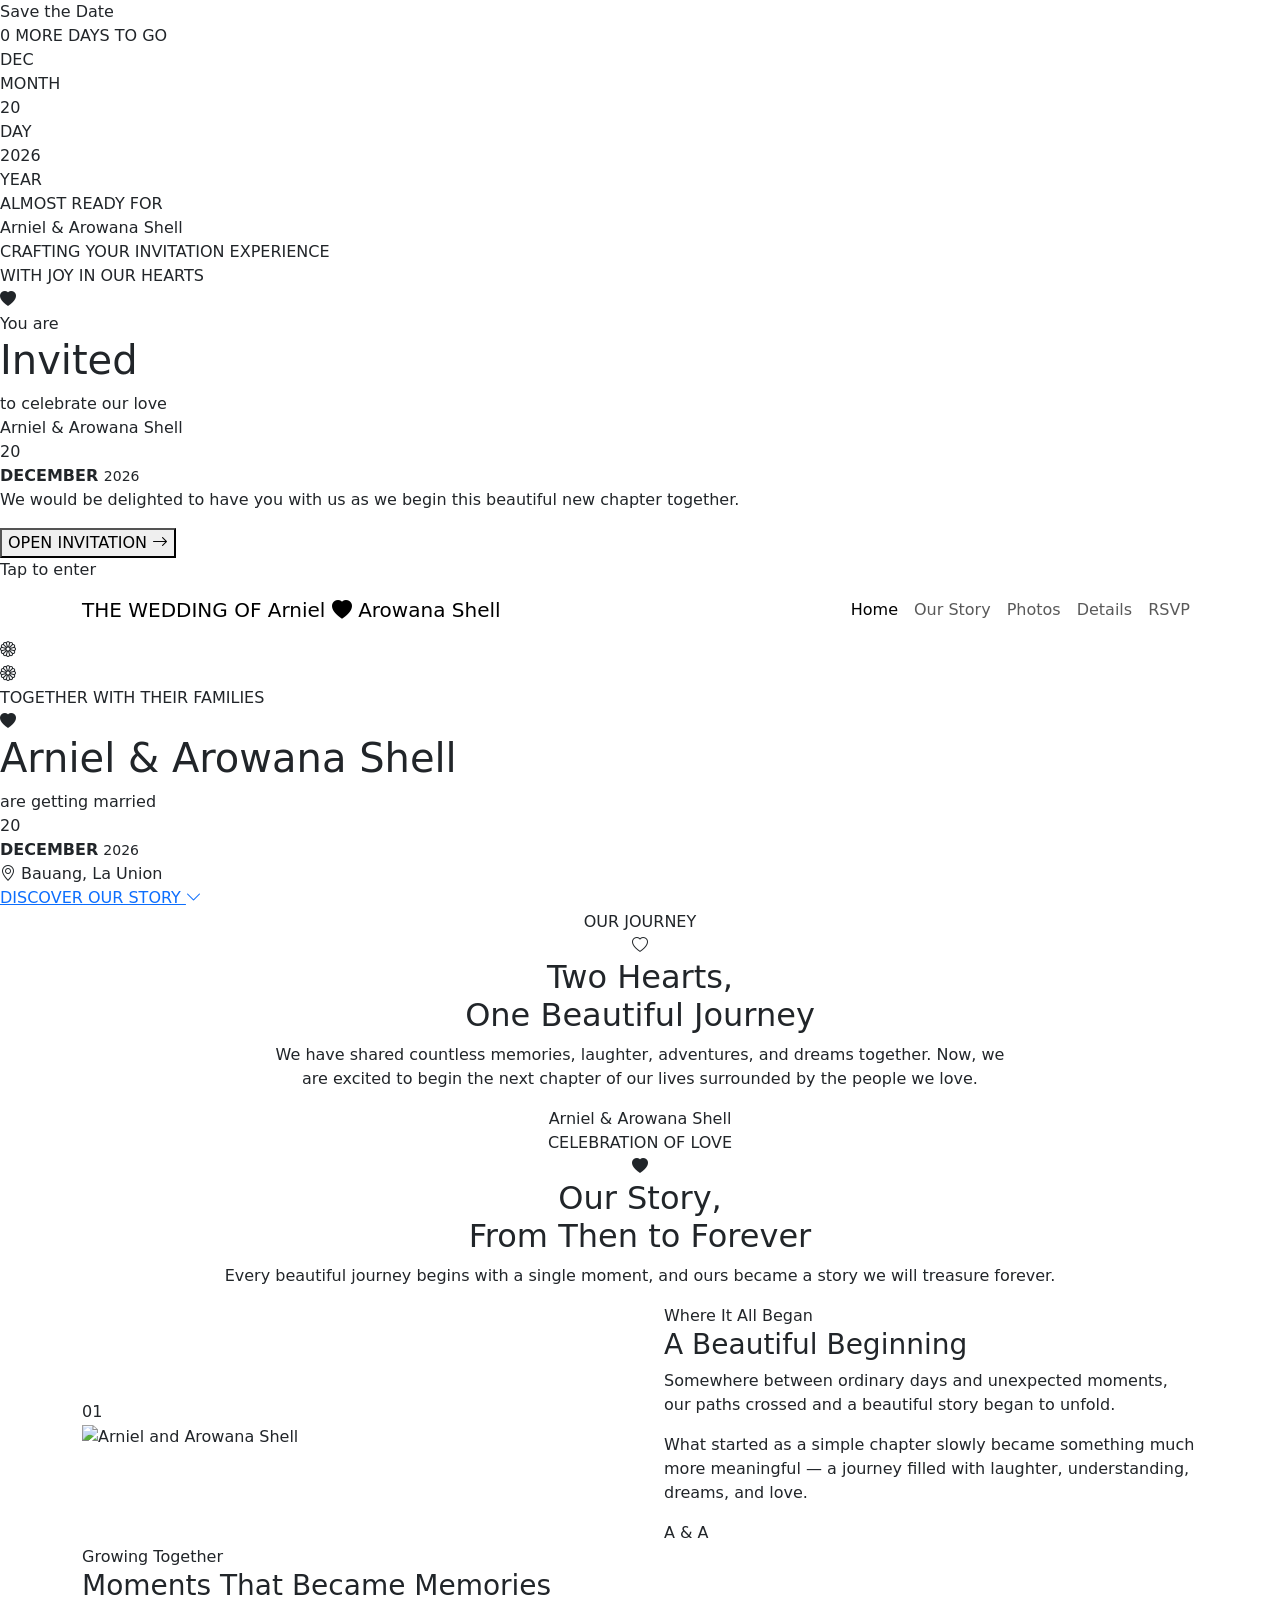
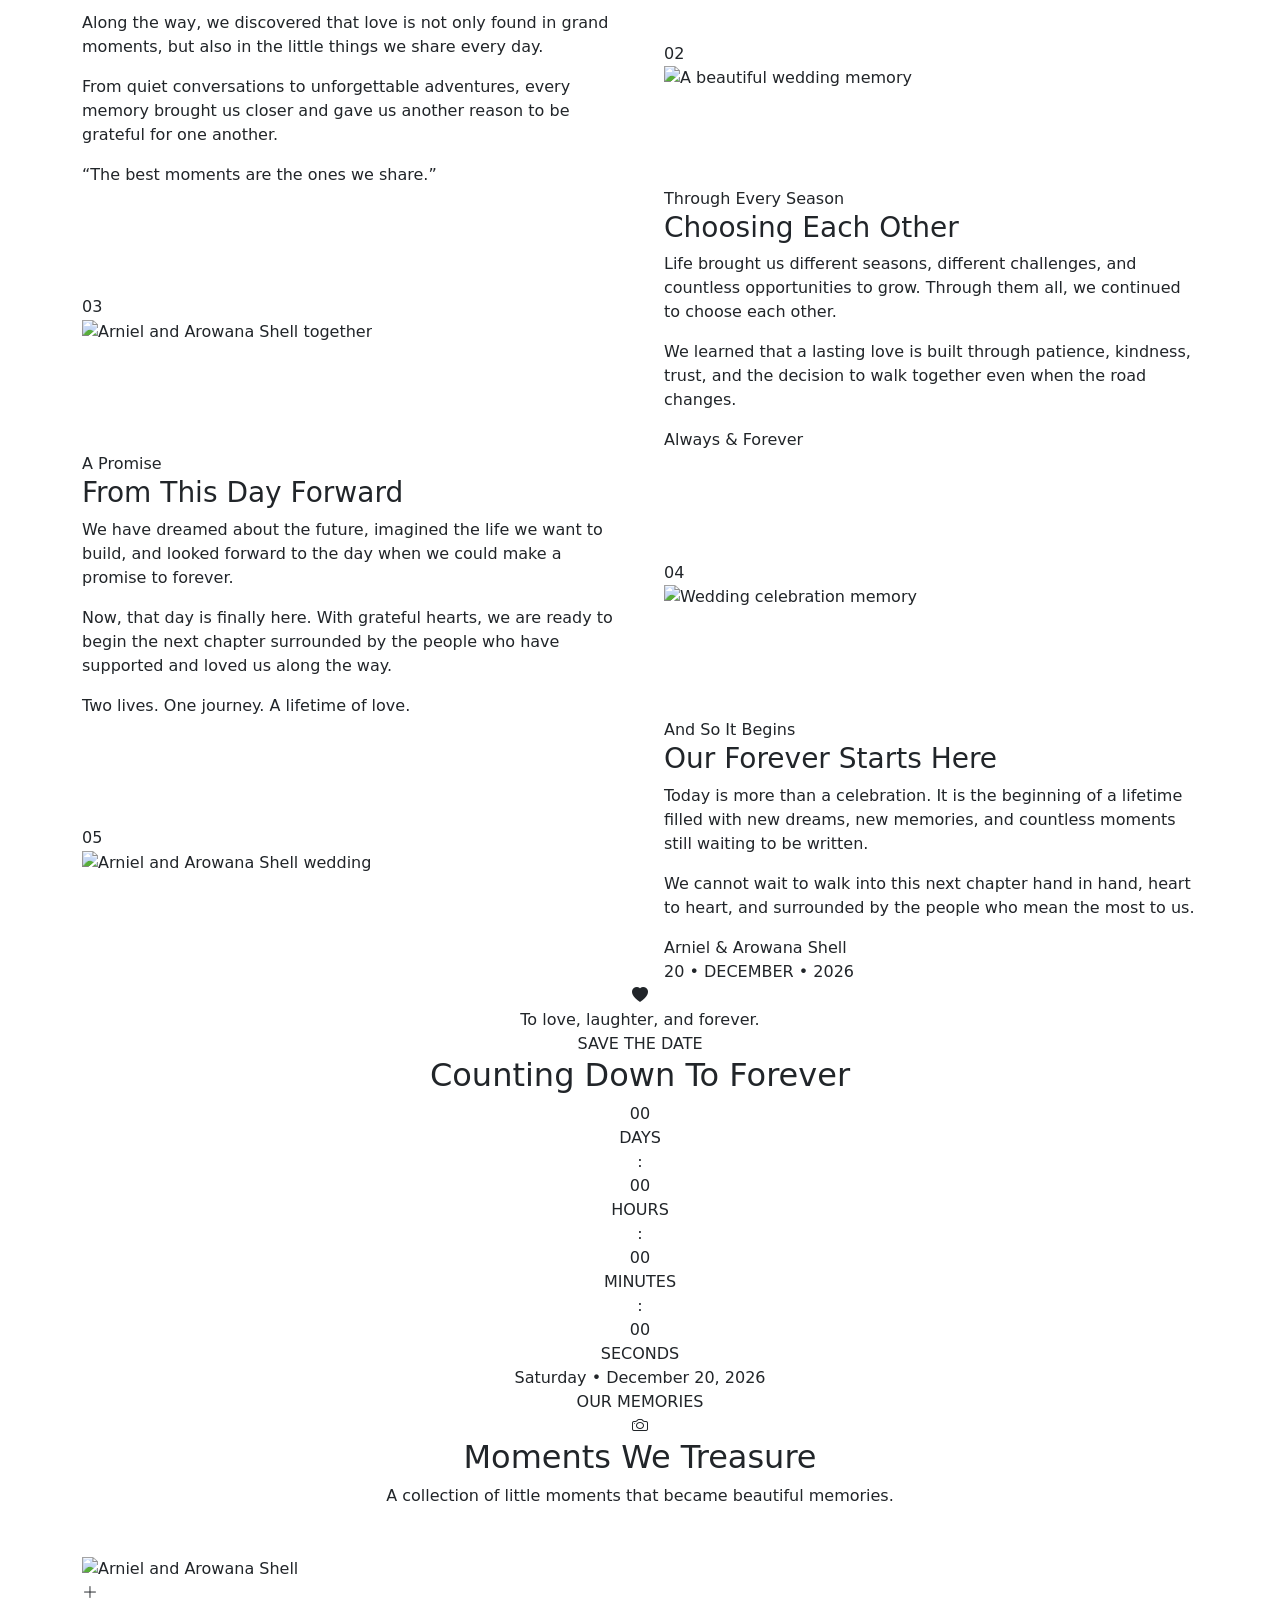
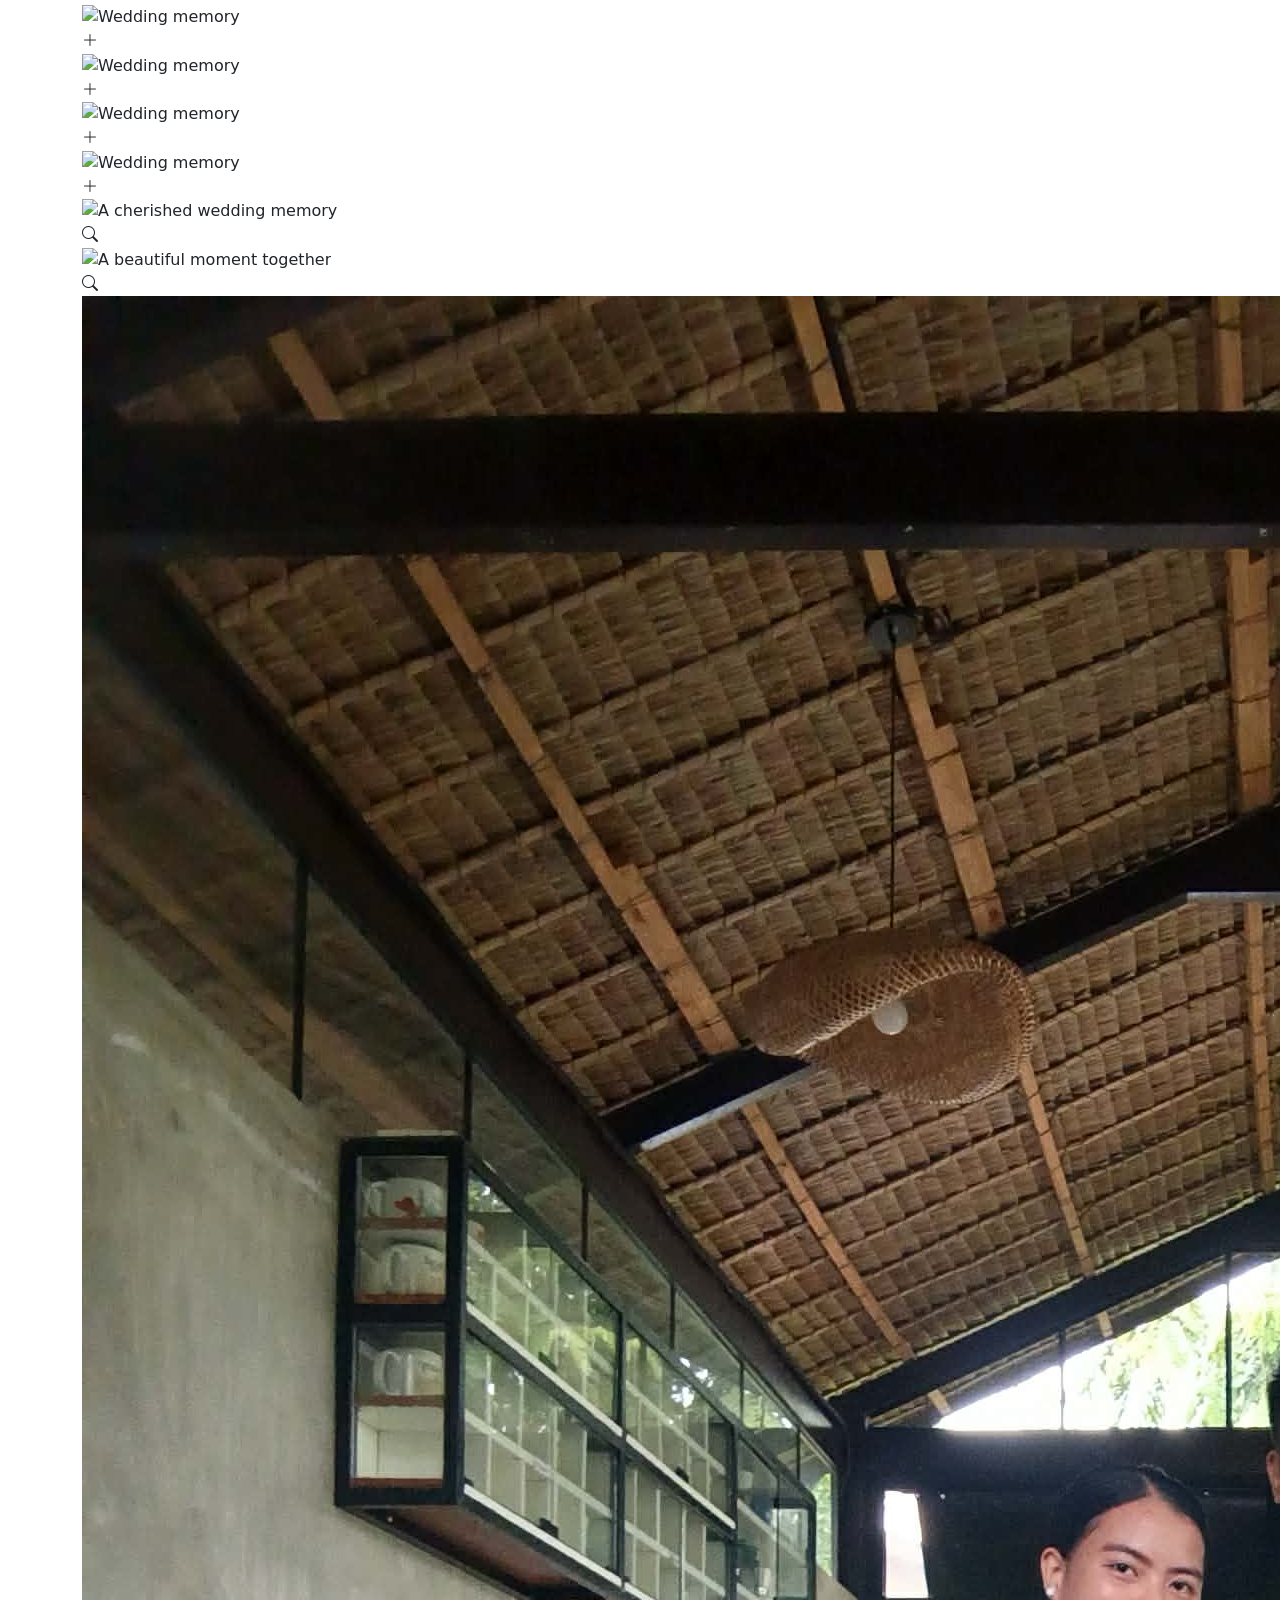
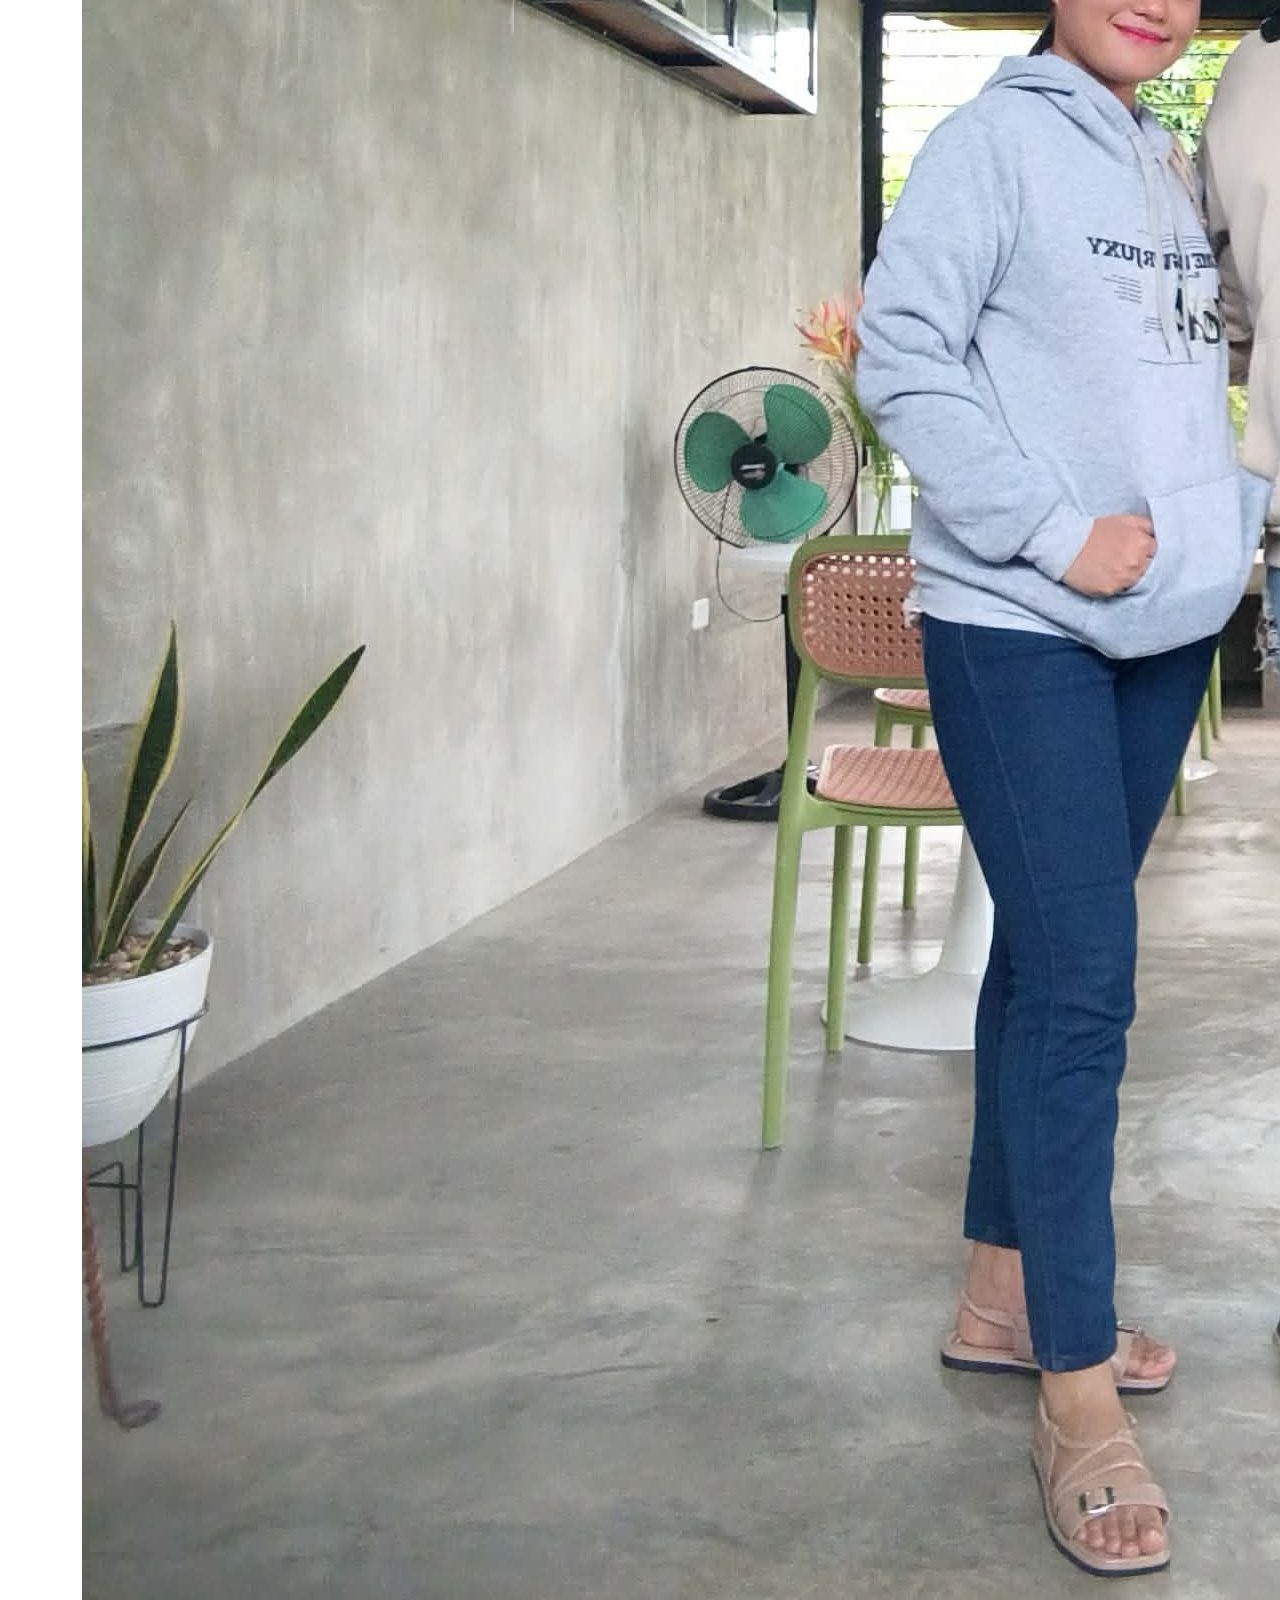
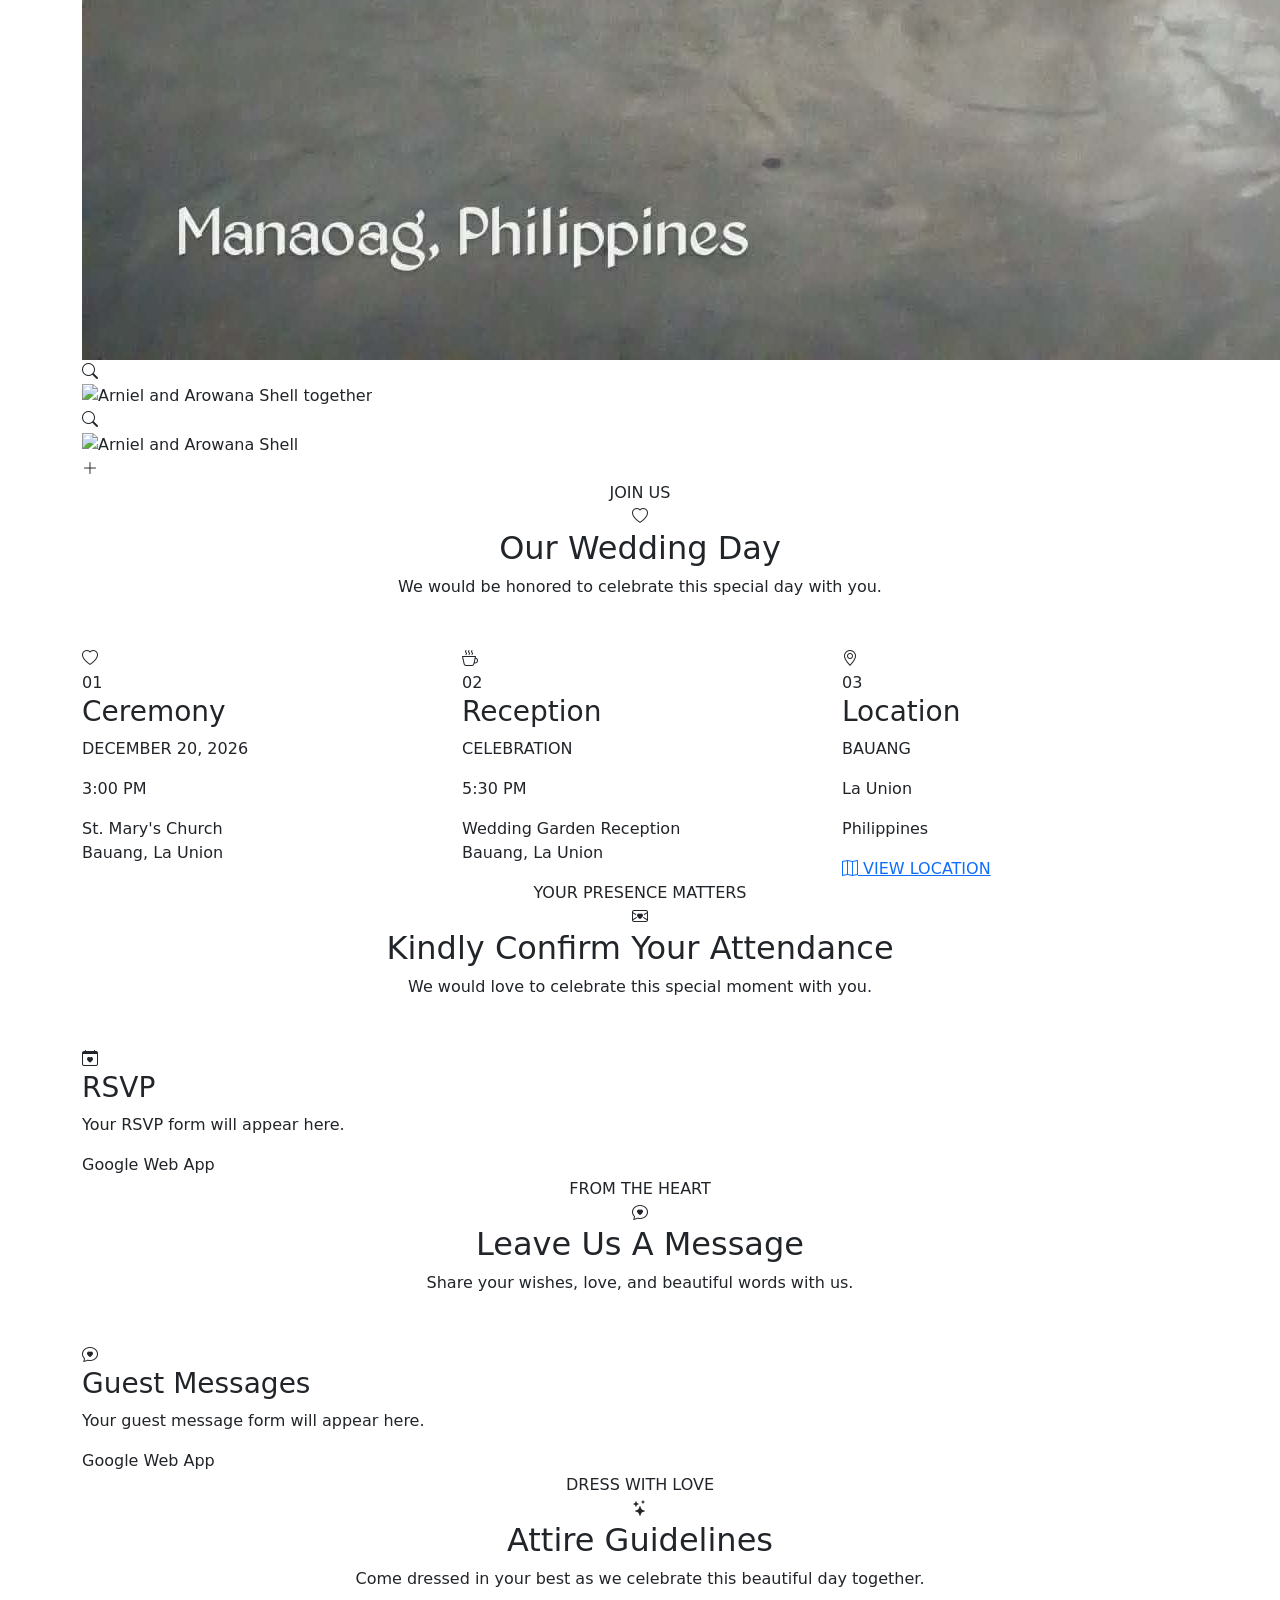
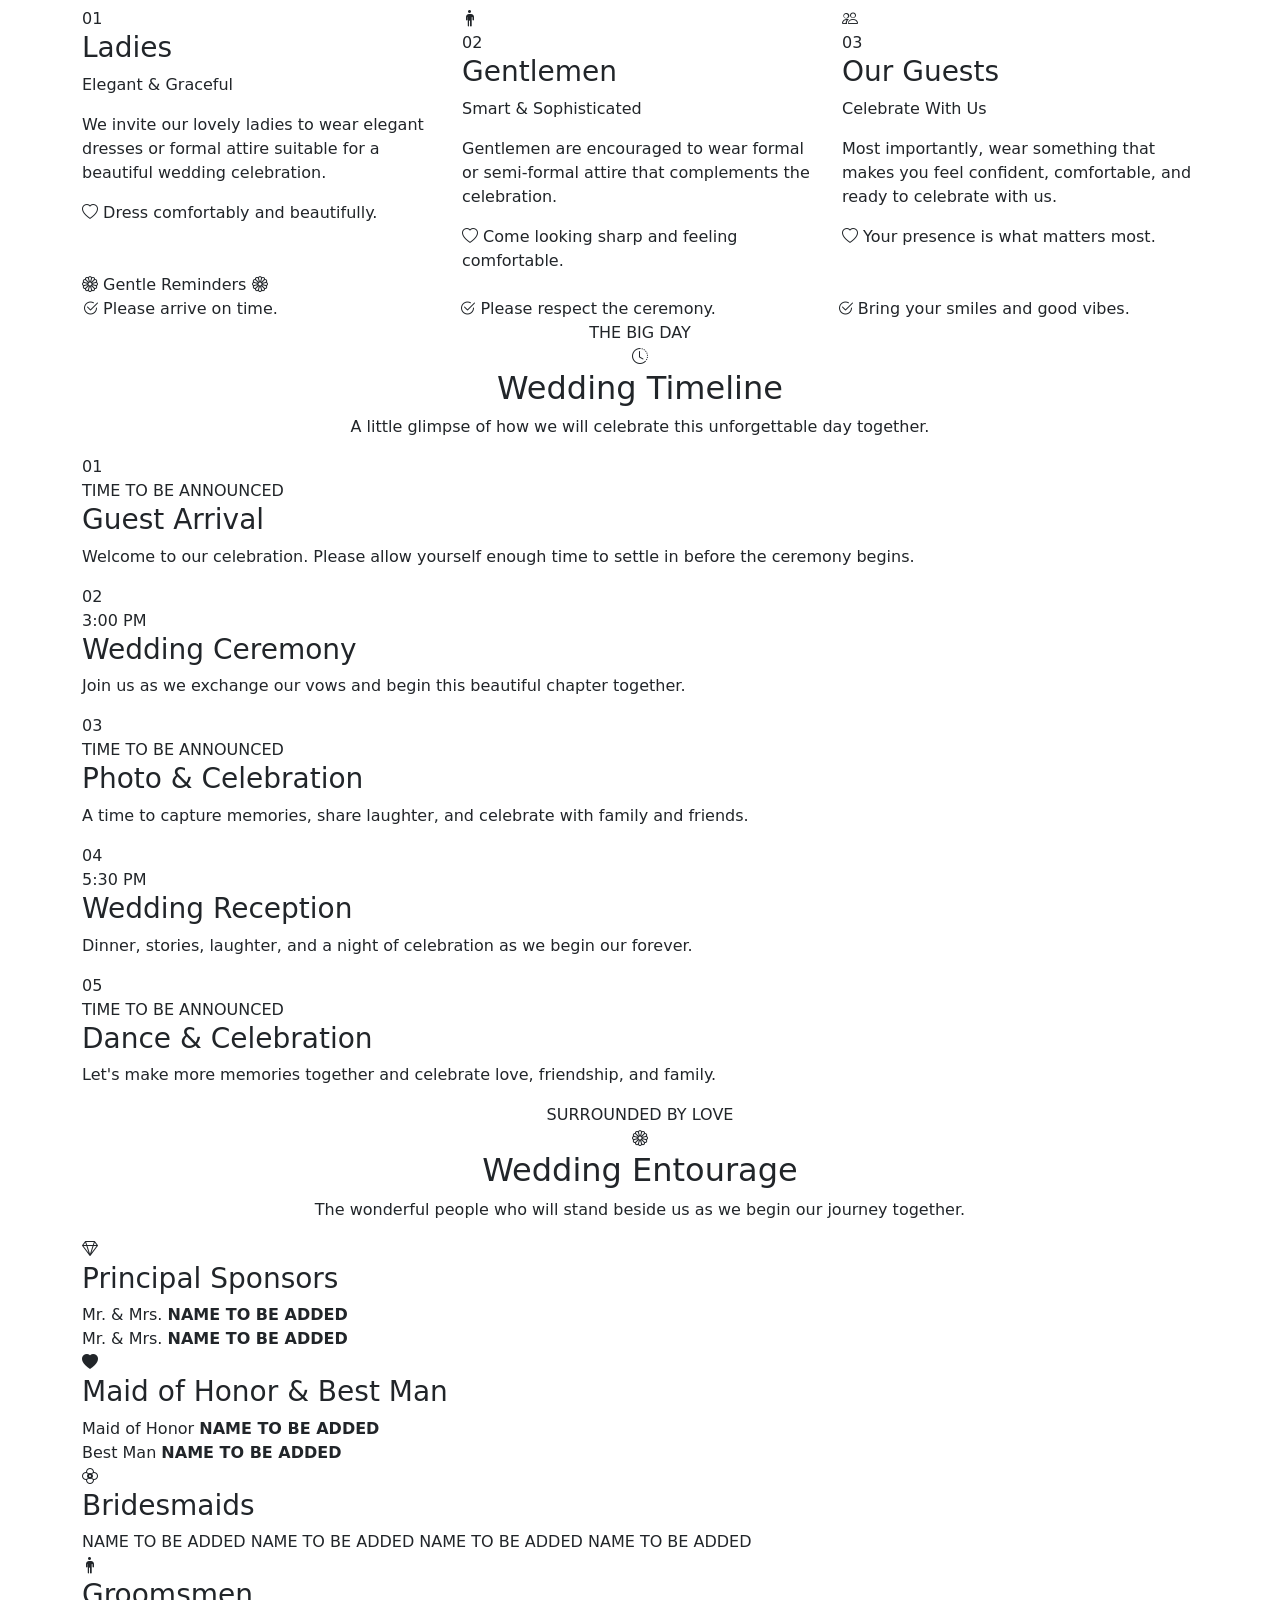
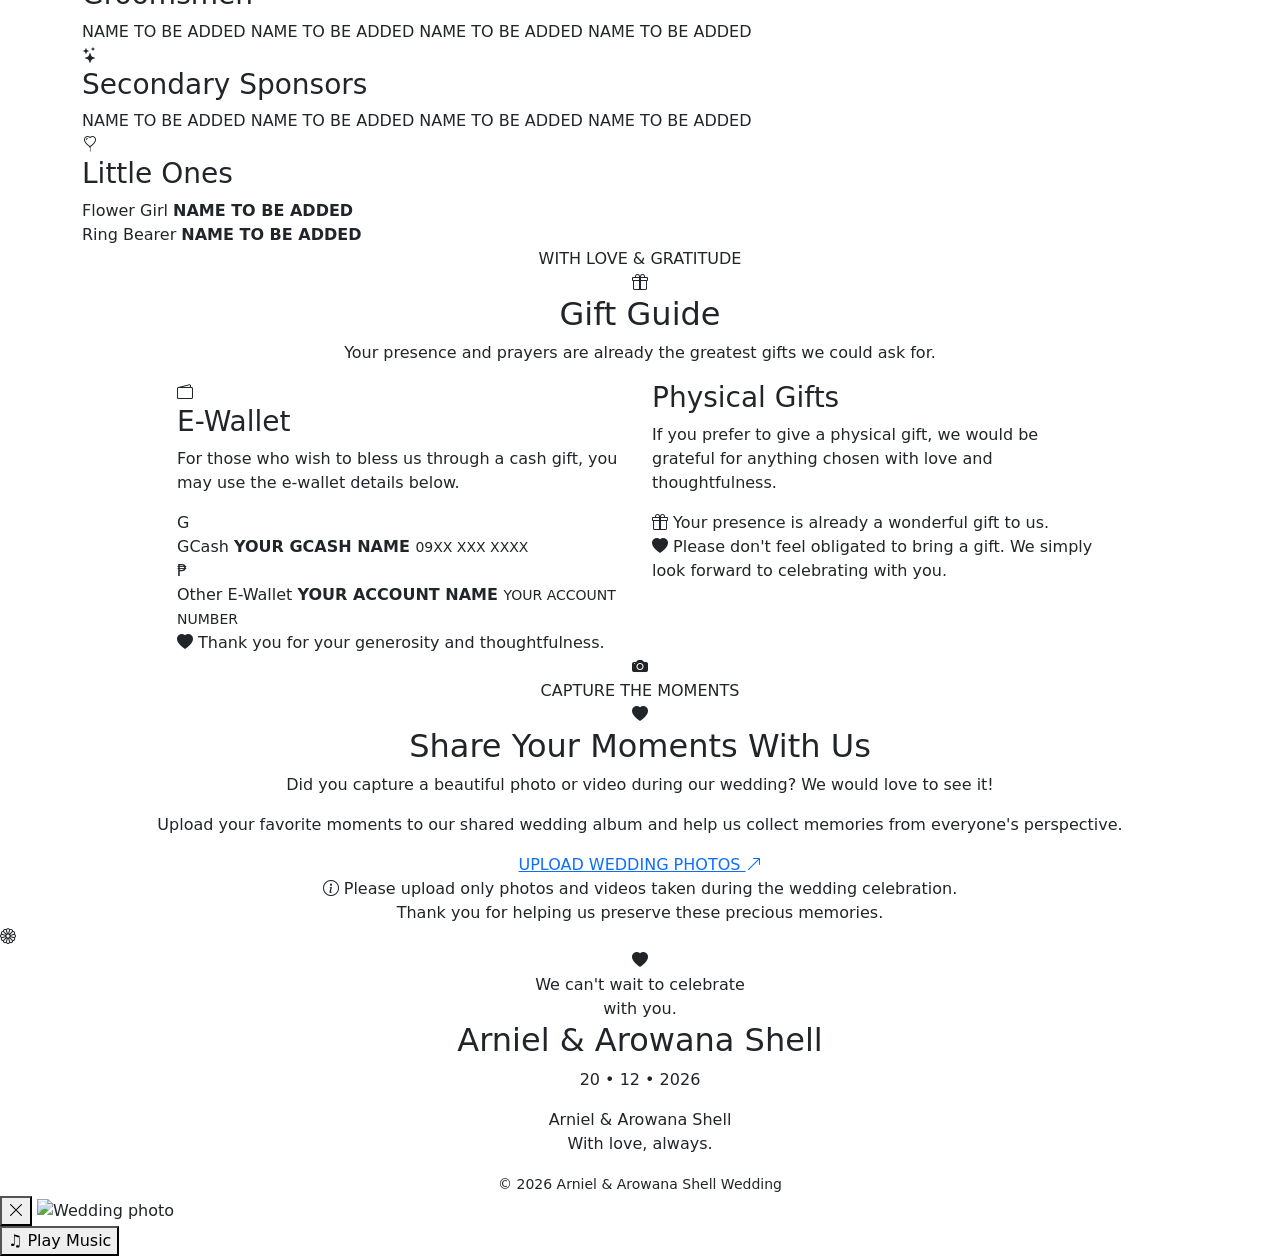
==== commit d2946e6e: "Add files via upload" ====
--- a/index.html
+++ b/index.html
@@ -1299,6 +1299,48 @@
 
             </div>
 
+            
+<!-- PHOTO 7 -->
+<div class="photo-item reveal delay-1">
+    <img src="images/photo6.jpg"
+         alt="A cherished wedding memory"
+         loading="lazy">
+    <div class="photo-overlay">
+        <i class="bi bi-search"></i>
+    </div>
+</div>
+
+<!-- PHOTO 8 -->
+<div class="photo-item reveal delay-2">
+    <img src="images/photo7.jpg"
+         alt="A beautiful moment together"
+         loading="lazy">
+    <div class="photo-overlay">
+        <i class="bi bi-search"></i>
+    </div>
+</div>
+
+<!-- PHOTO 9 -->
+<div class="photo-item reveal delay-3">
+    <img src="images/photo8.jpg"
+         alt="A memory filled with love"
+         loading="lazy">
+    <div class="photo-overlay">
+        <i class="bi bi-search"></i>
+    </div>
+</div>
+
+<!-- PHOTO 10 -->
+<div class="photo-item reveal delay-1">
+    <img src="images/photo9.jpg"
+         alt="Arniel and Arowana Shell together"
+         loading="lazy">
+    <div class="photo-overlay">
+        <i class="bi bi-search"></i>
+    </div>
+</div>
+
+
 
             <div class="photo-item photo-wide reveal delay-3">
 
@@ -2707,6 +2749,24 @@
 
 
 
+<!-- WEDDING BACKGROUND MUSIC -->
+
+<audio id="weddingMusic"
+       src="audio/wedding-song.mp3"
+       loop
+       preload="auto">
+</audio>
+
+<button id="musicToggle"
+        class="music-toggle"
+        type="button"
+        aria-label="Play wedding music"
+        aria-pressed="false">
+    <span id="musicIcon">♫</span>
+    <span id="musicLabel">Play Music</span>
+</button>
+
+
 <!-- =========================================================
      BOOTSTRAP JS
 ========================================================= -->
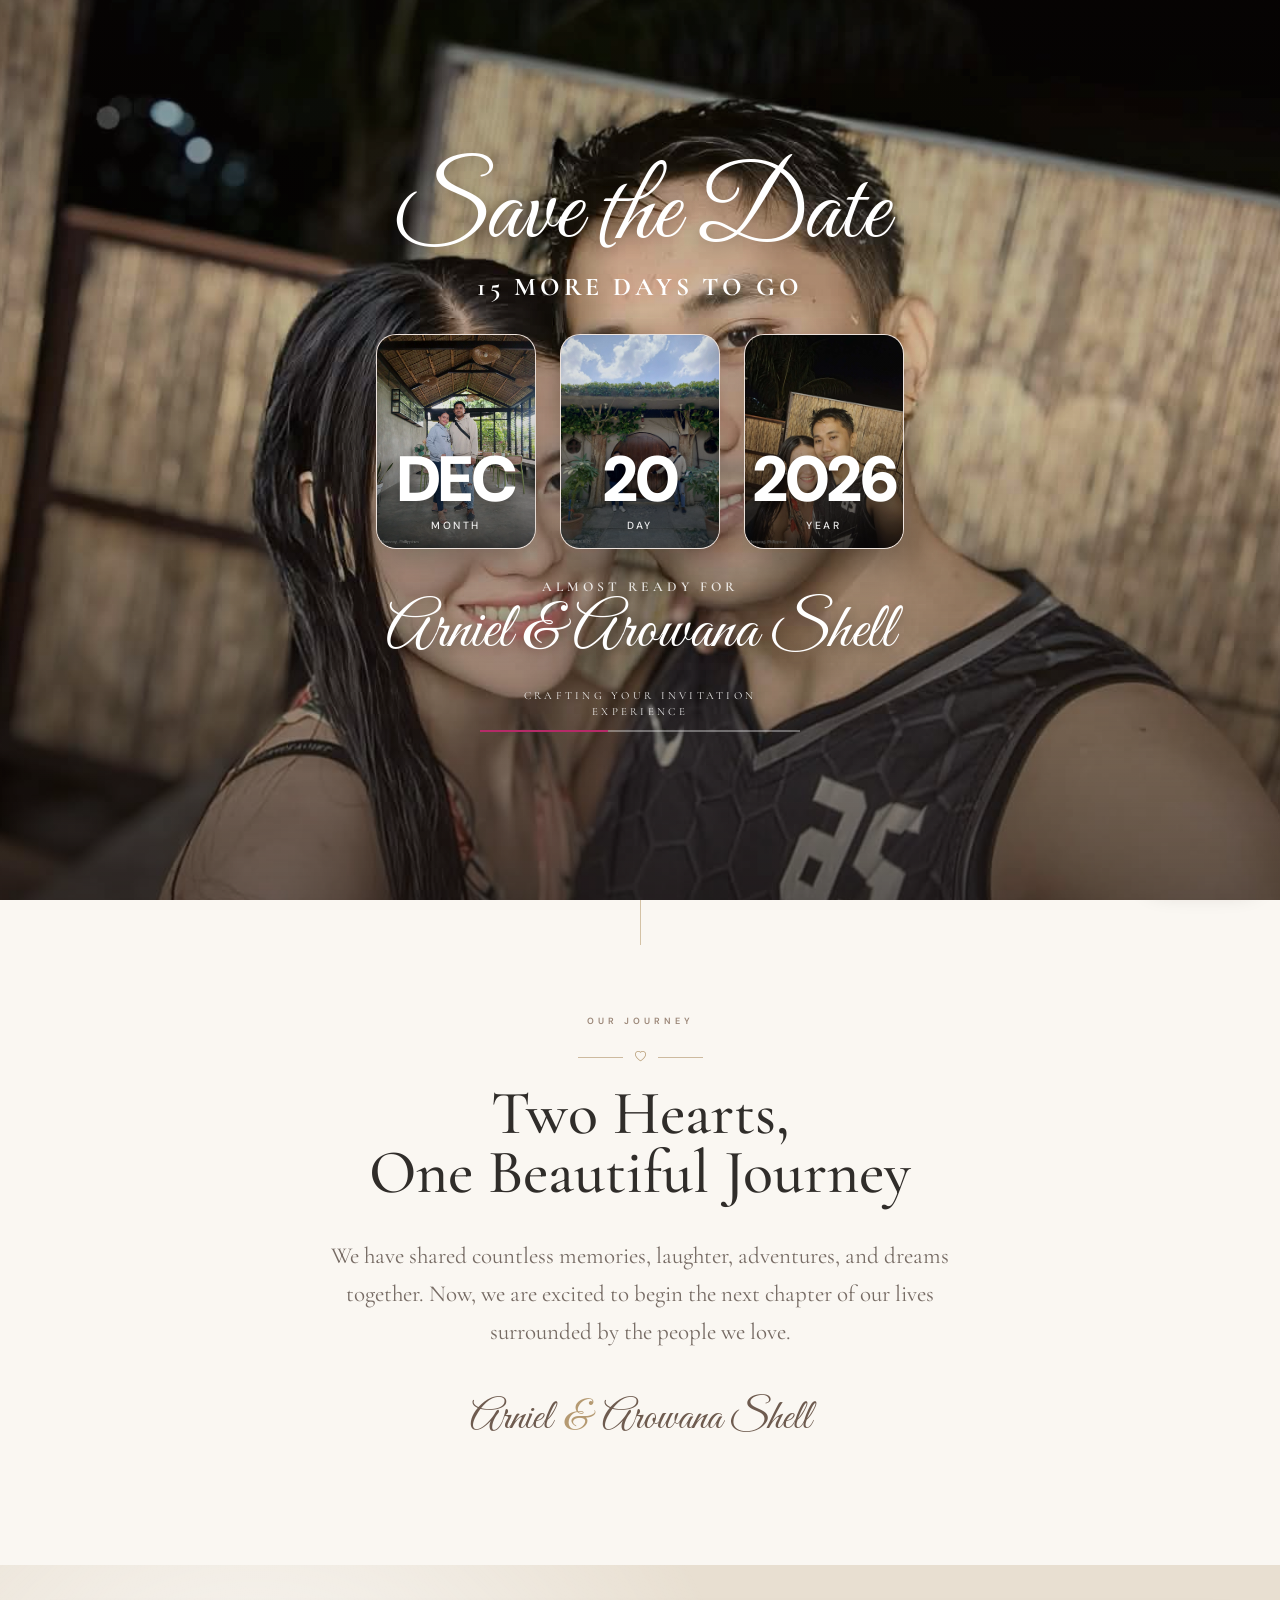
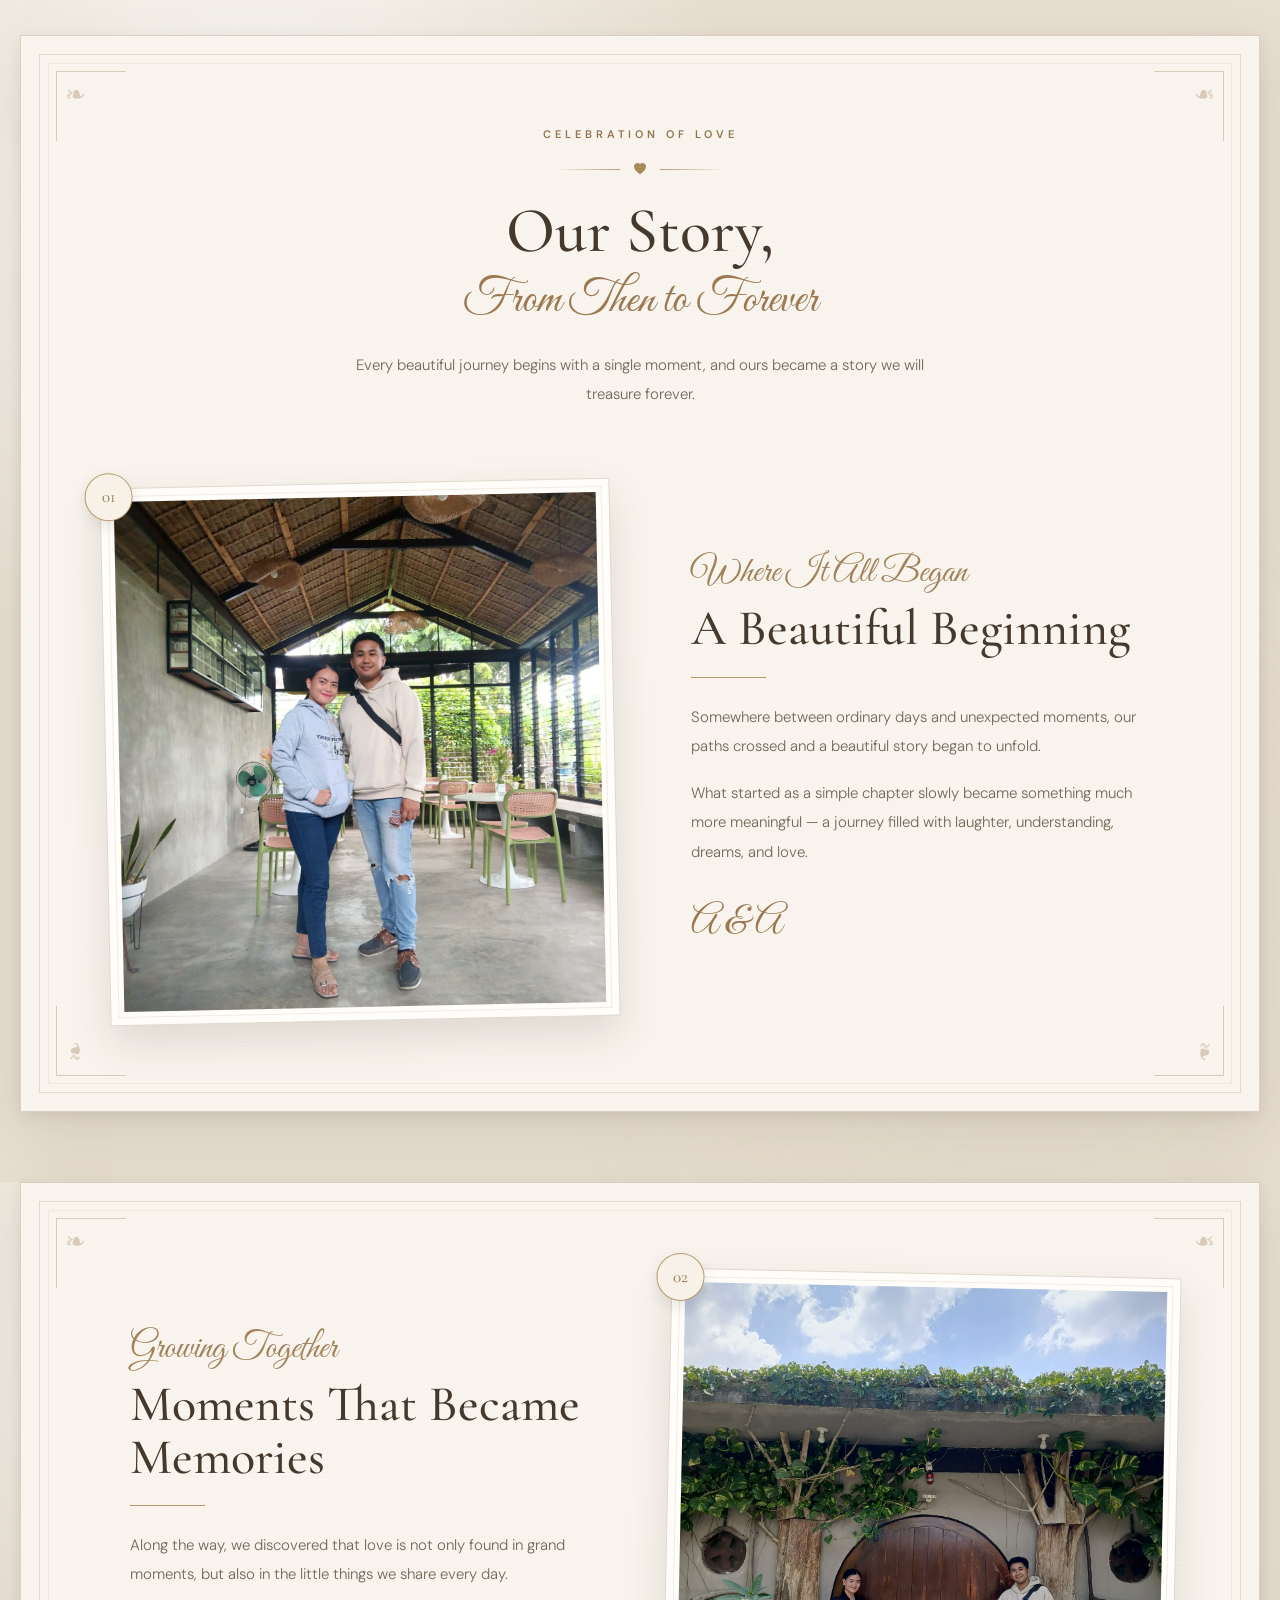
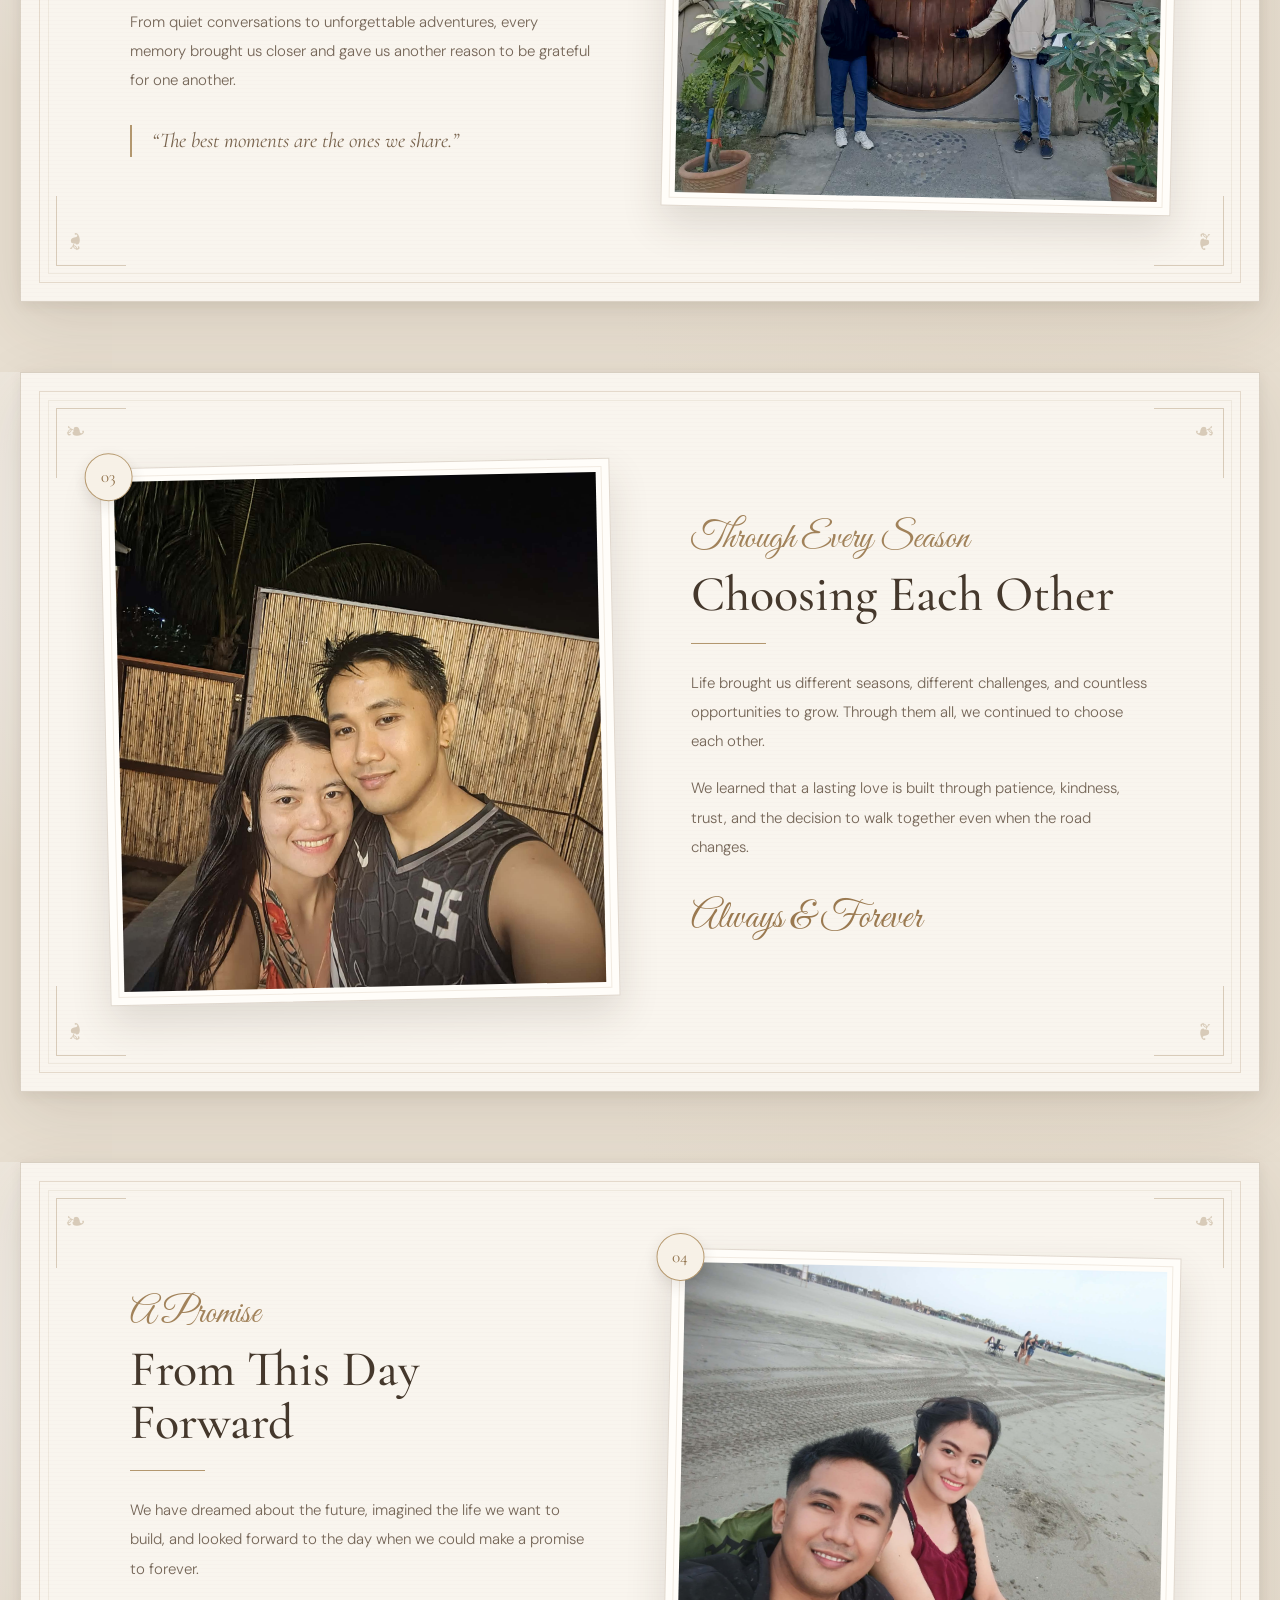
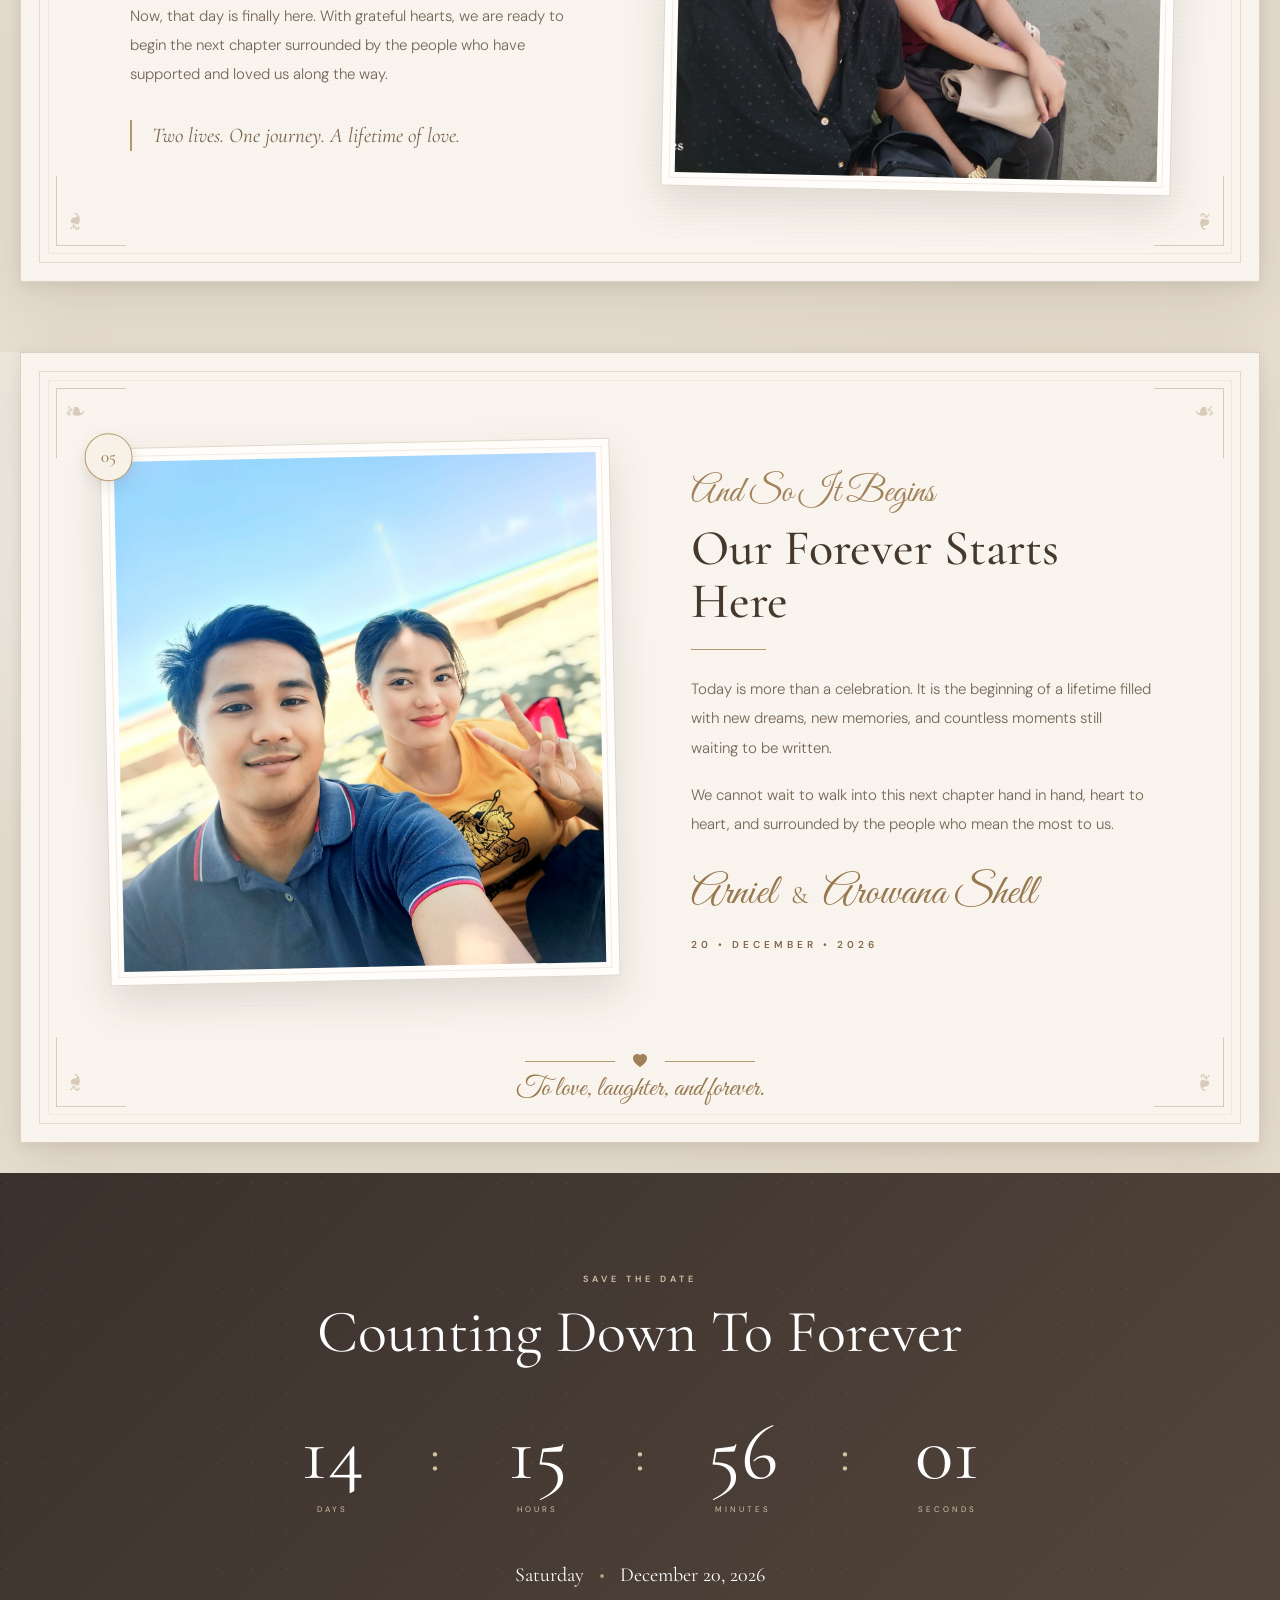
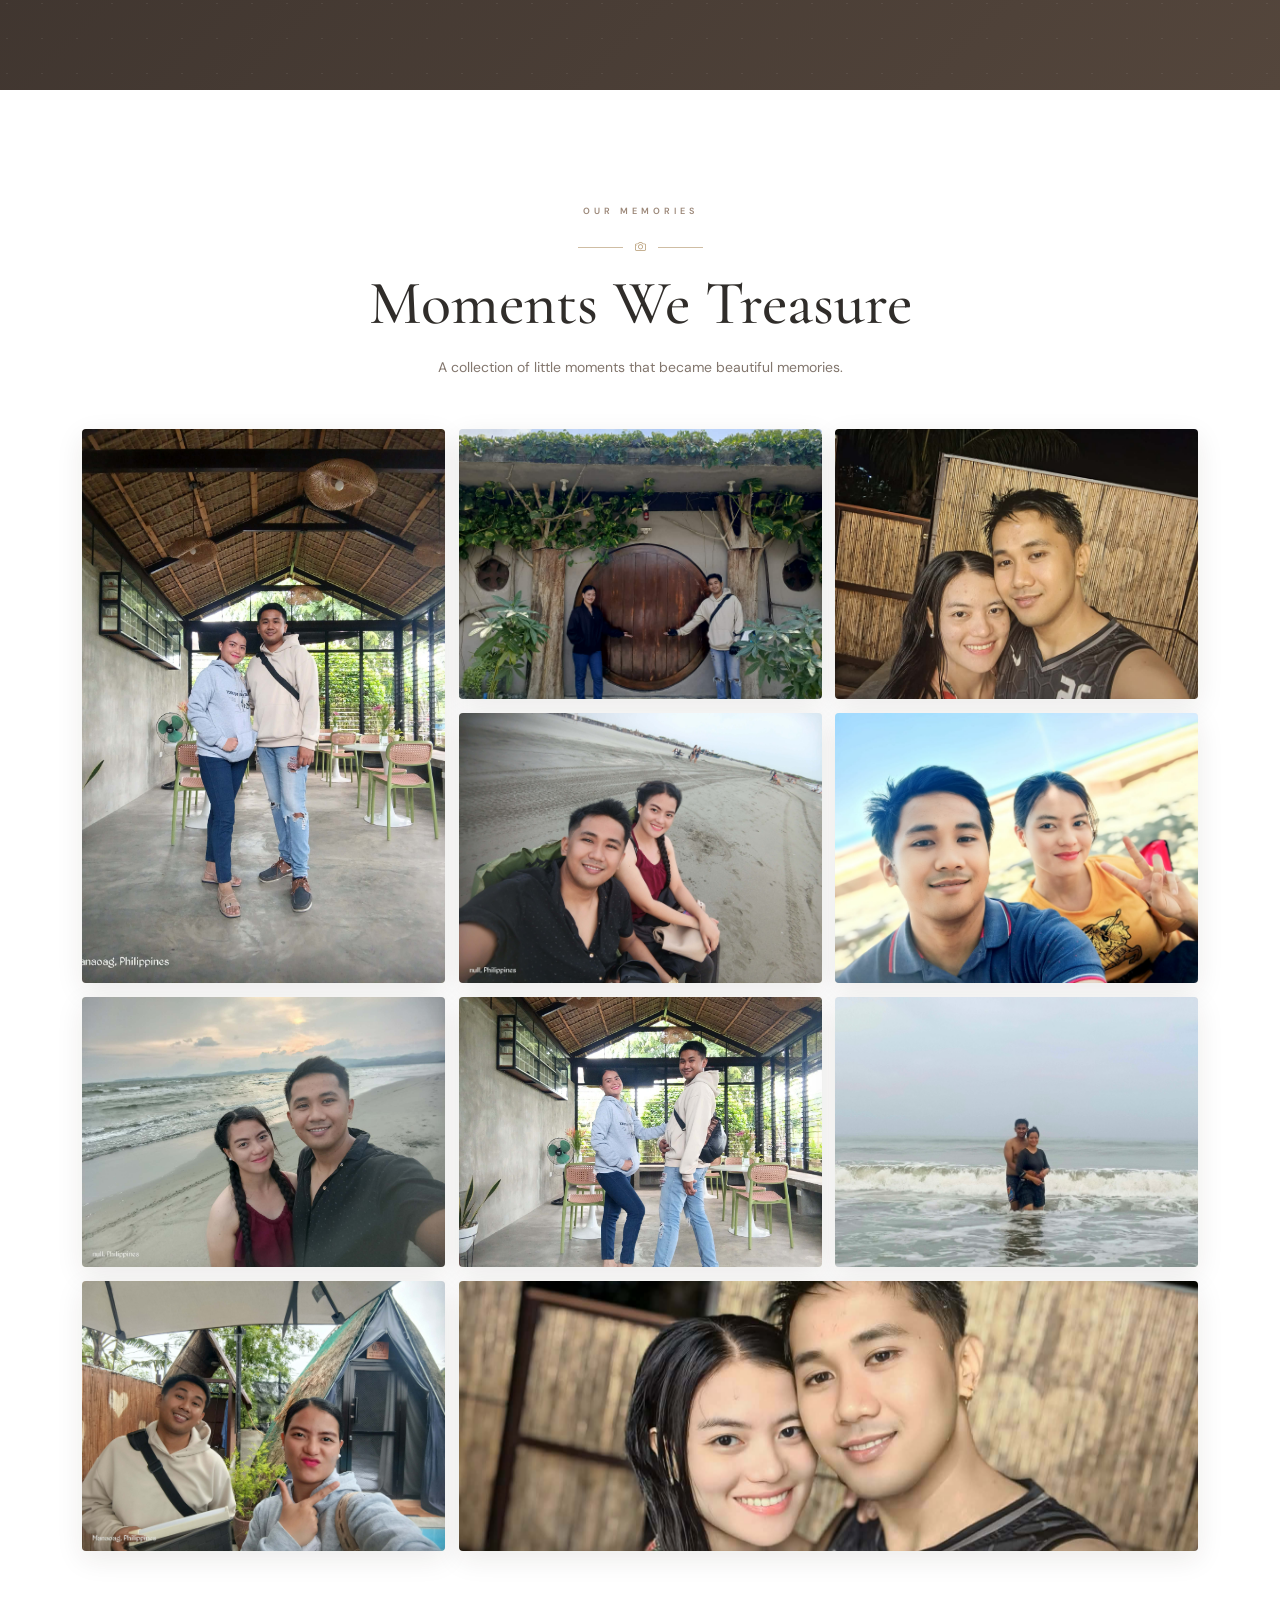
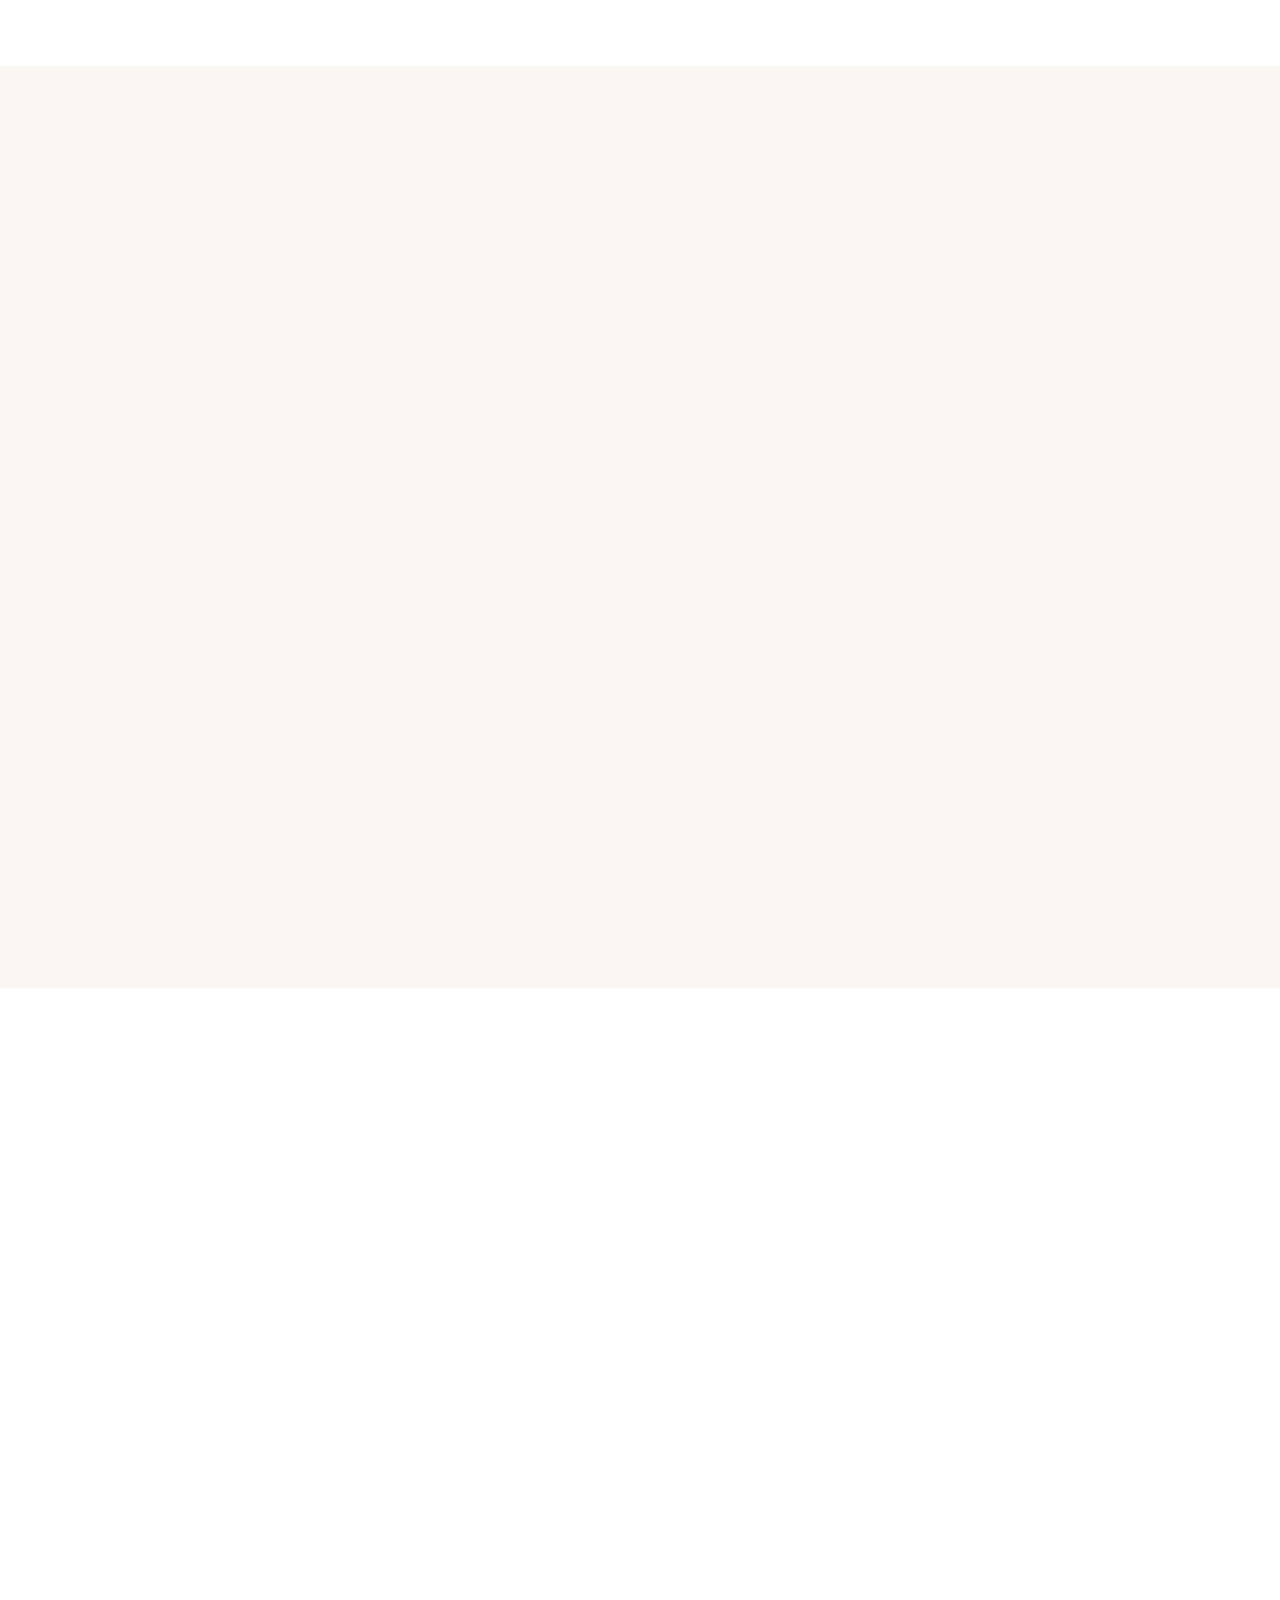
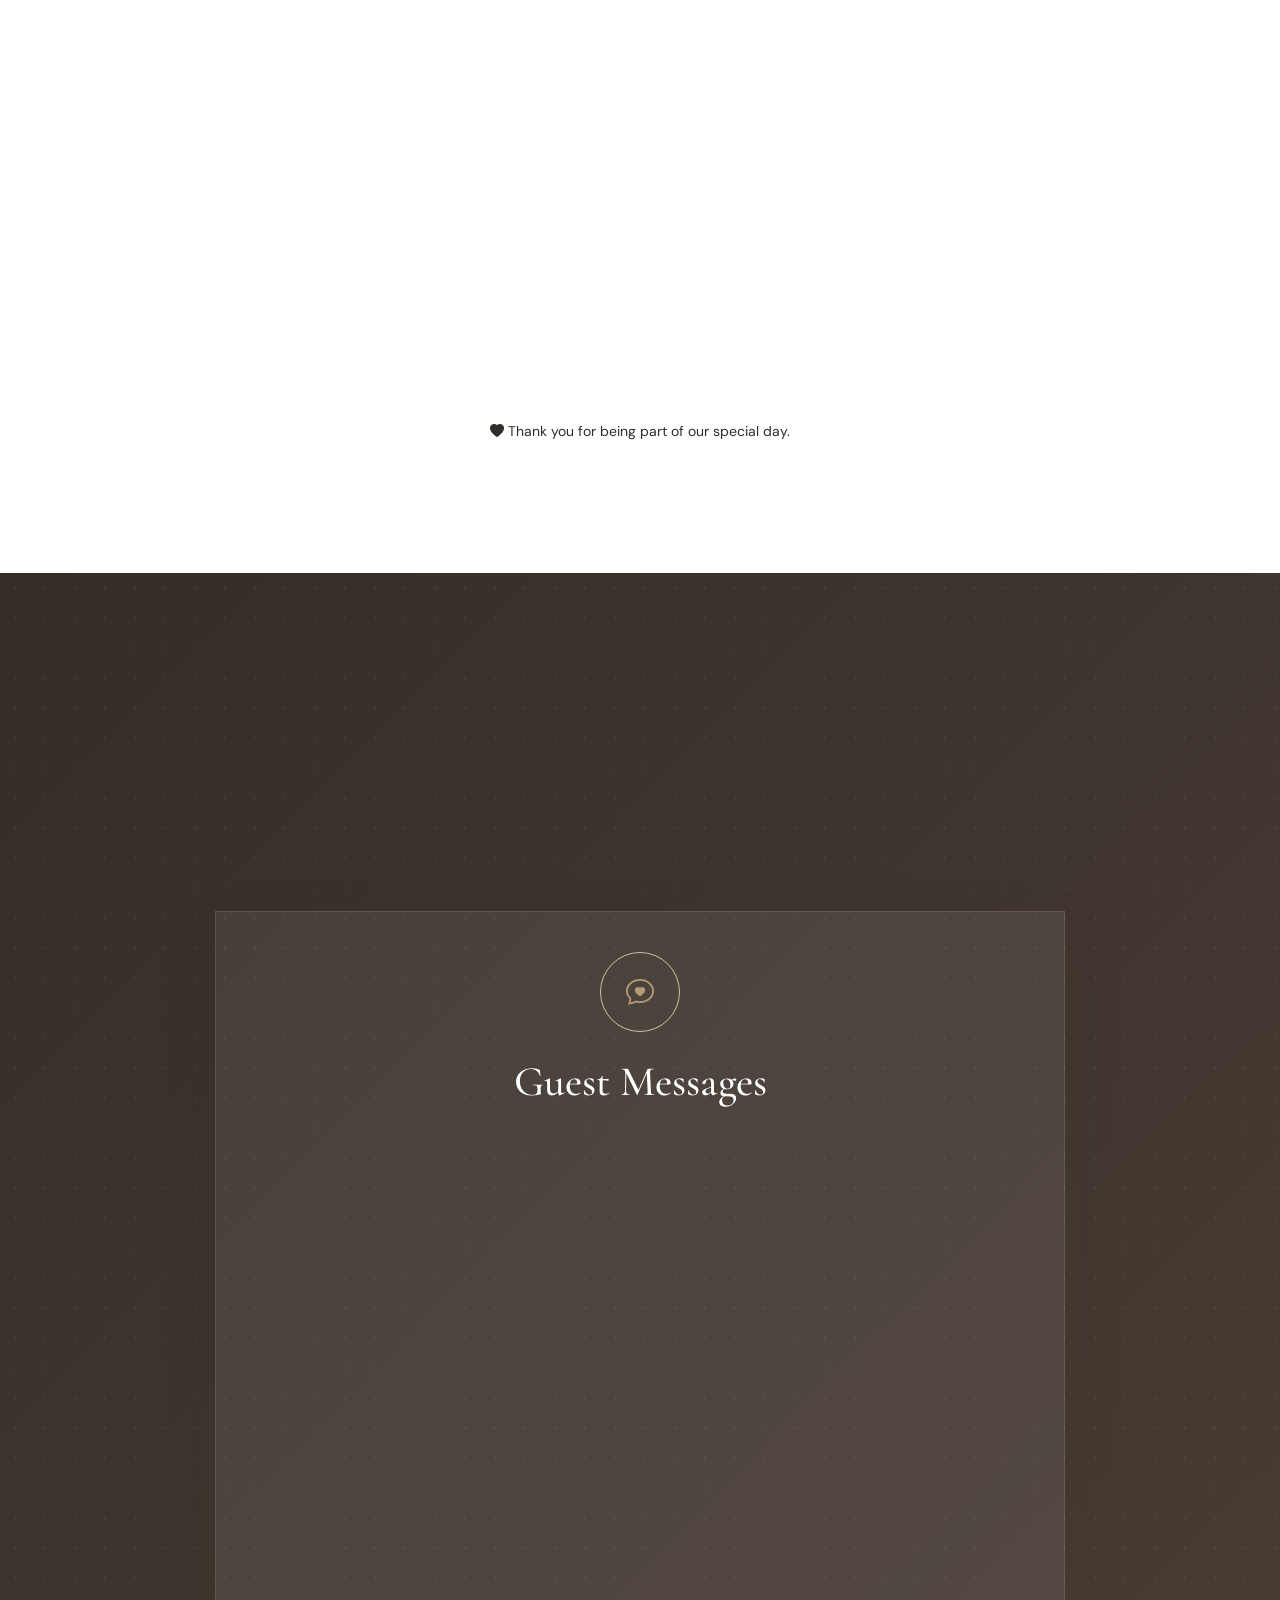
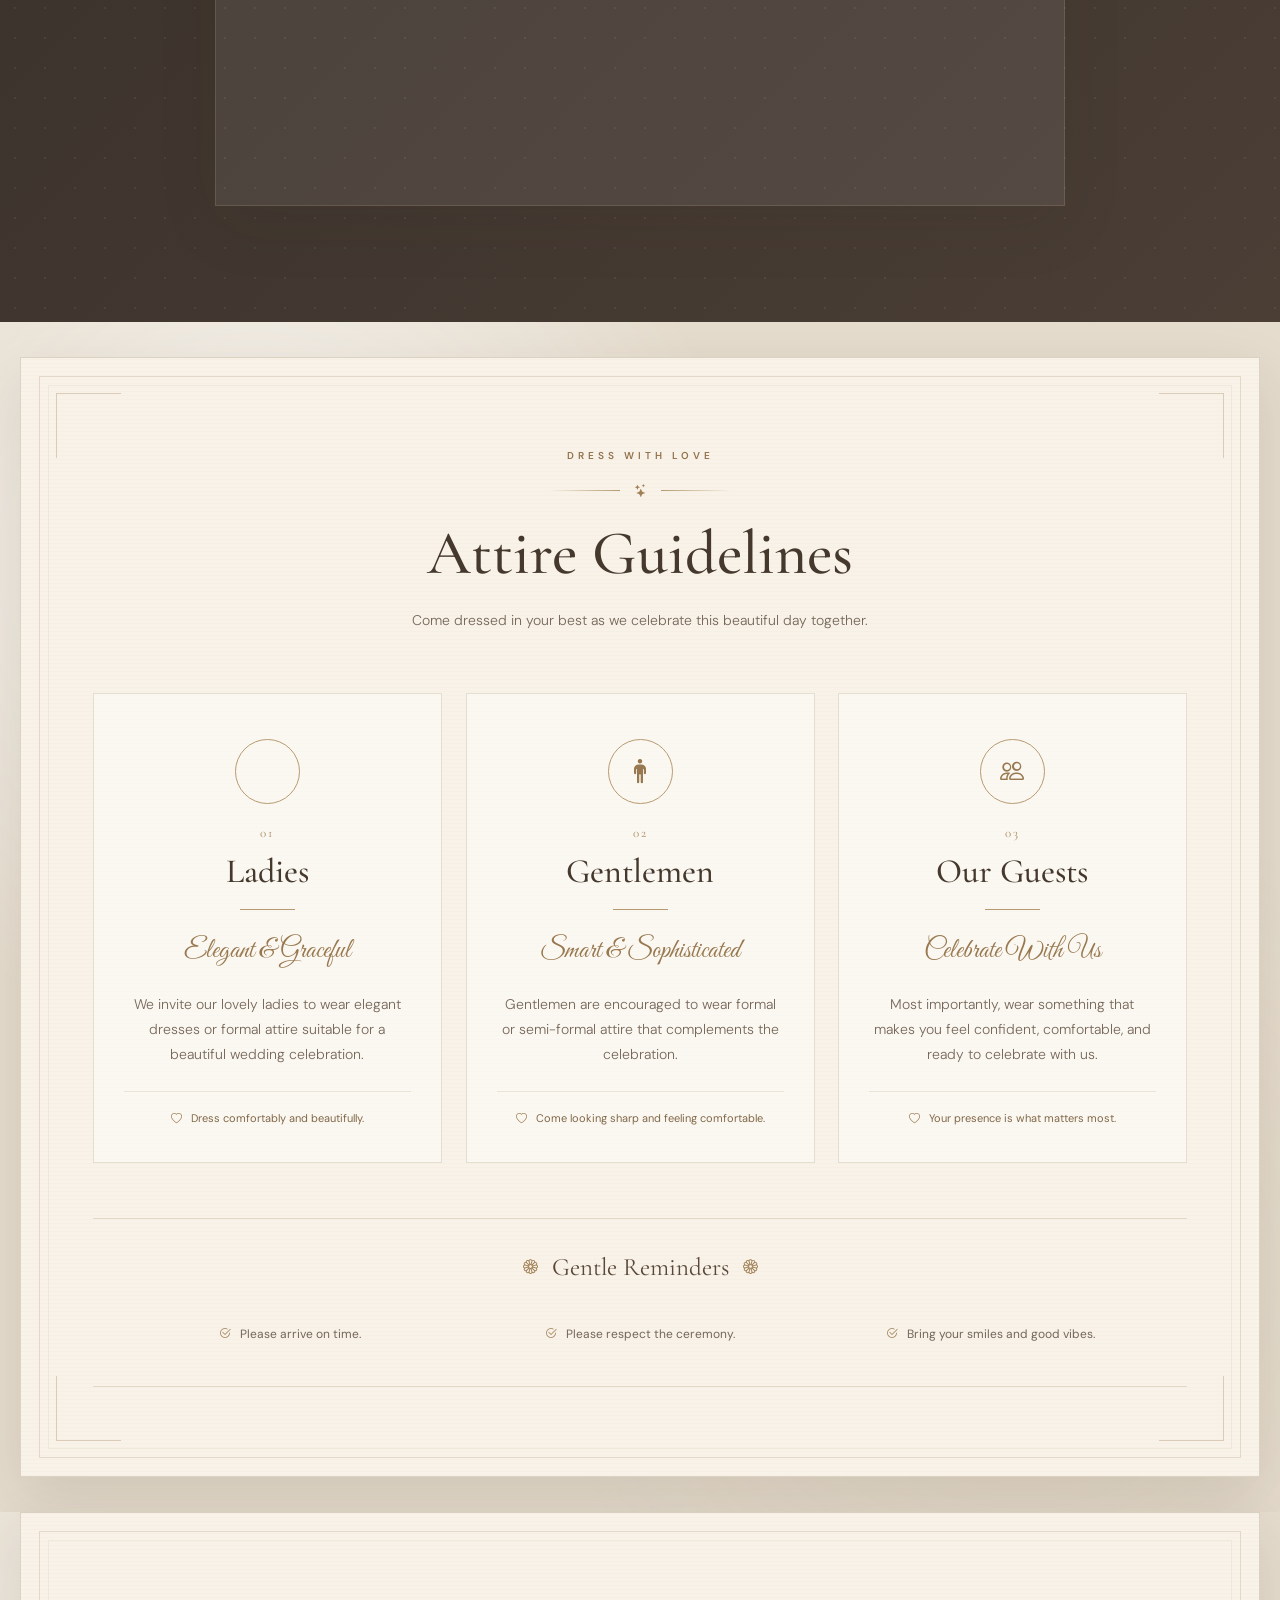
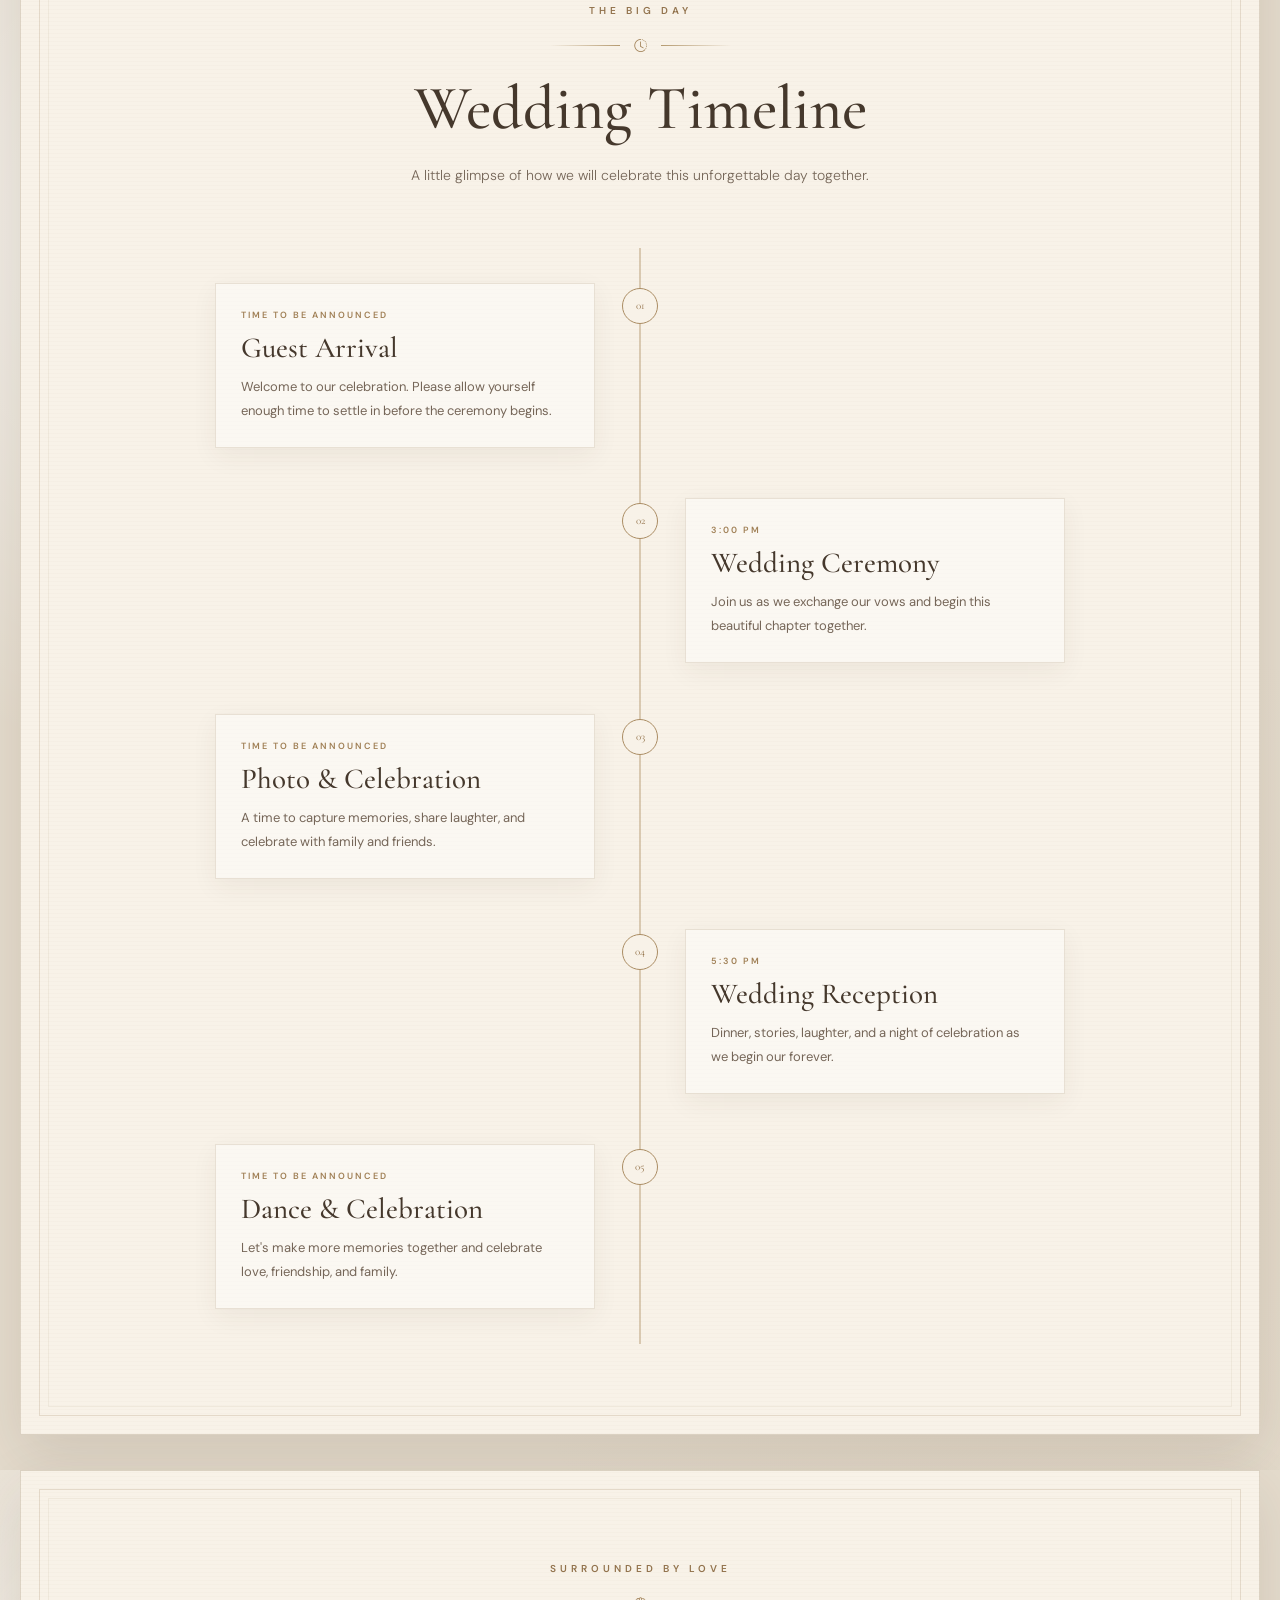
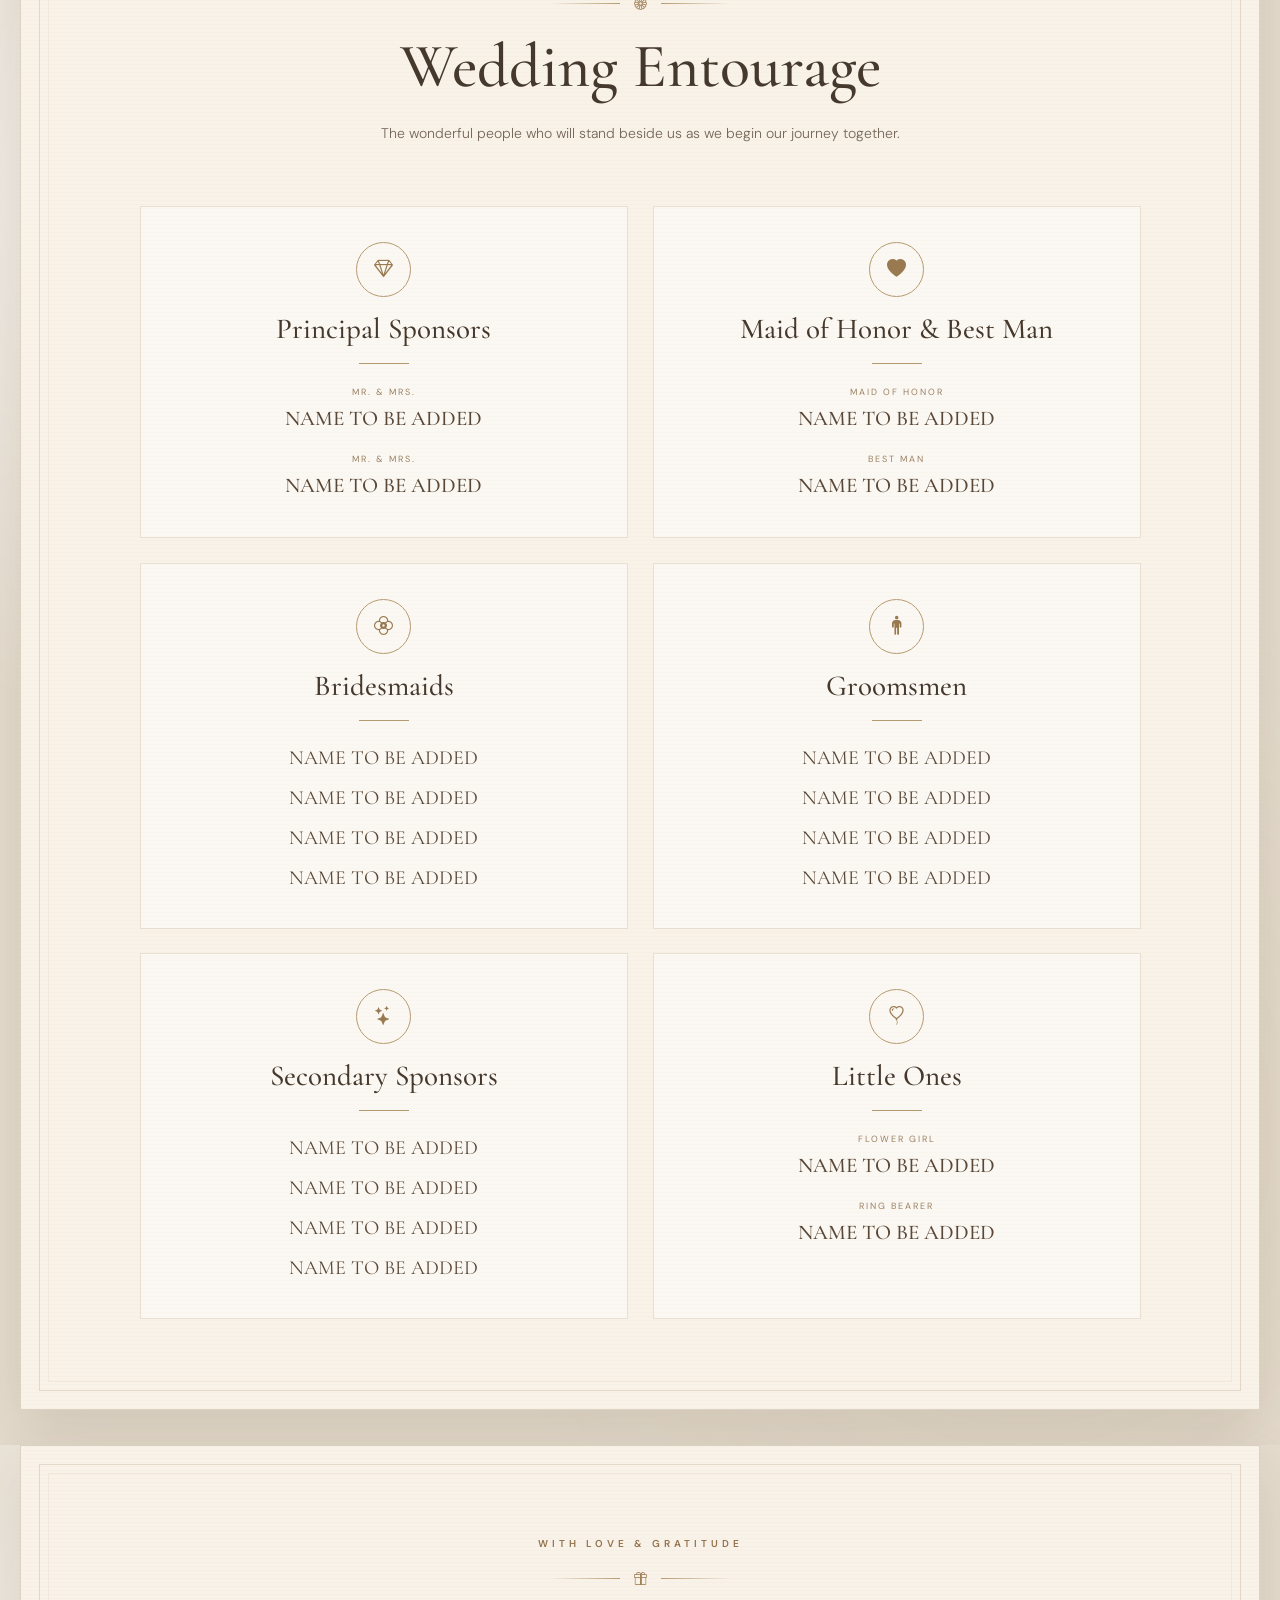
==== commit cd630d46: "Update print statement from 'Hello' to 'Goodbye'" ====
--- a/index.html
+++ b/index.html
@@ -1549,7 +1549,8 @@
 
 
 <!-- =========================================================
-     RSVP / GOOGLE WEB APP
+     RSVP + GUESTBOOK + PUBLIC MESSAGES
+     GOOGLE APPS SCRIPT IFRAME
 ========================================================= -->
 
 <section
@@ -1558,6 +1559,8 @@
 
     <div class="container">
 
+        <!-- SECTION HEADING -->
+
         <div class="text-center mb-5">
 
             <div class="section-kicker reveal">
@@ -1565,74 +1568,44 @@
             </div>
 
             <div class="section-ornament reveal">
-
                 <span></span>
-
                 <i class="bi bi-envelope-heart"></i>
-
                 <span></span>
-
             </div>
 
             <h2 class="section-title reveal">
-                Kindly Confirm Your Attendance
+                Celebrate With Us
             </h2>
 
             <p class="section-description reveal">
-
-                We would love to celebrate this special
-                moment with you.
-
+                Confirm your attendance, share your wishes,
+                and leave a beautiful message for the couple.
             </p>
 
         </div>
 
-
-        <!-- =================================================
-             GOOGLE WEB APP PLACEHOLDER
-
-             Replace the src later with your Google Web App URL.
-        ================================================== -->
-
-        <div class="iframe-card reveal">
-
-            <div class="iframe-placeholder">
-
-                <div class="iframe-placeholder-icon">
-
-                    <i class="bi bi-calendar-heart"></i>
-
-                </div>
-
-                <h3>
-                    RSVP
-                </h3>
-
-                <p>
-                    Your RSVP form will appear here.
-                </p>
-
-                <span>
-                    Google Web App
-                </span>
-
-            </div>
-
-
-            <!--
-
-            WHEN YOUR GOOGLE WEB APP IS READY,
-            REPLACE THE PLACEHOLDER ABOVE WITH:
+        <!-- EMBEDDED GOOGLE WEB APP -->
+
+        <div
+            id="messages"
+            class="iframe-card reveal">
 
             <iframe
-                src="YOUR_GOOGLE_WEB_APP_URL"
+                id="weddingGuestApp"
                 class="wedding-iframe"
-                title="Wedding RSVP">
+                src="https://script.google.com/macros/s/AKfycbwpyJ8nG1-eIB5Lx_VLbrM1O8WHJmGBFioI-eG0ji32P0TrOb4o6IJHDgp0EOkTTys/exec?page=Public"
+                title="Wedding invitation, RSVP, and guestbook"
+                loading="lazy"
+                allow="clipboard-write"
+                referrerpolicy="strict-origin-when-cross-origin">
             </iframe>
 
-            -->
-
-        </div>
+        </div>
+
+        <p class="text-center mt-3 small">
+            <i class="bi bi-heart-fill"></i>
+            Thank you for being part of our special day.
+        </p>
 
     </div>
 
@@ -1698,13 +1671,15 @@
                     Guest Messages
                 </h3>
 
-                <p>
-                    Your guest message form will appear here.
-                </p>
-
-                <span>
-                    Google Web App
-                </span>
+                <iframe
+                id="weddingGuestApp"
+                class="wedding-iframe"
+                src="https://script.google.com/macros/s/AKfycbwpyJ8nG1-eIB5Lx_VLbrM1O8WHJmGBFioI-eG0ji32P0TrOb4o6IJHDgp0EOkTTys/exec?page=messages"
+                title="Wedding invitation, RSVP, and guestbook"
+                loading="lazy"
+                allow="clipboard-write"
+                referrerpolicy="strict-origin-when-cross-origin">
+            </iframe>
 
             </div>
 
@@ -2786,4 +2761,4 @@
 
 </body>
 
-</html>+</html>
--- a/css/style.css
+++ b/css/style.css
@@ -0,0 +1,7663 @@
+/* =========================================================
+   WEDDING WEBSITE
+   JOHN & MARY
+
+   Elegant responsive design
+========================================================= */
+
+
+/* =========================================================
+   ROOT
+========================================================= */
+
+:root {
+
+    --cream: #faf7f2;
+
+    --cream-dark: #f1ebe3;
+
+    --white: #ffffff;
+
+    --charcoal: #302d2a;
+
+    --brown: #6e5b4f;
+
+    --brown-light: #9b8778;
+
+    --gold: #b59a72;
+
+    --gold-light: #d4c2a5;
+
+    --dark: #292522;
+
+    --serif:
+        "Cormorant Garamond",
+        Georgia,
+        serif;
+
+    --sans:
+        "DM Sans",
+        Arial,
+        sans-serif;
+
+    --script:
+        "Great Vibes",
+        cursive;
+
+}
+
+/* =========================================================
+   CINEMATIC SAVE THE DATE OPENING
+========================================================= */
+
+#saveTheDateScreen {
+
+    position: fixed;
+
+    inset: 0;
+
+    z-index: 99999;
+
+    overflow: hidden;
+
+    background: #1f1815;
+
+    color: #fff;
+
+    opacity: 1;
+
+    visibility: visible;
+
+    transition:
+        opacity 1.2s ease,
+        visibility 1.2s ease;
+
+}
+
+
+#saveTheDateScreen.hide {
+
+    opacity: 0;
+
+    visibility: hidden;
+
+    pointer-events: none;
+
+}
+
+
+/* =========================================================
+   SLIDESHOW CONTAINER
+========================================================= */
+
+.opening-slideshow {
+
+    position: absolute;
+
+    inset: 0;
+
+    overflow: hidden;
+
+}
+
+
+/* =========================================================
+   EACH SLIDE
+========================================================= */
+
+.opening-slide {
+
+    position: absolute;
+
+    inset: 0;
+
+    display: flex;
+
+    align-items: center;
+
+    justify-content: center;
+
+    opacity: 0;
+
+    visibility: hidden;
+
+}
+
+
+/* FIRST PHOTO */
+
+.opening-slide-1 {
+
+    animation:
+        openingSlideOne
+        9s
+        ease
+        forwards;
+
+}
+
+
+/* SECOND PHOTO */
+
+.opening-slide-2 {
+
+    animation:
+        openingSlideTwo
+        9s
+        ease
+        forwards;
+
+}
+
+
+/* THIRD PHOTO */
+
+.opening-slide-3 {
+
+    animation:
+        openingSlideThree
+        9s
+        ease
+        forwards;
+
+}
+
+
+/* =========================================================
+   PHOTO
+========================================================= */
+
+.opening-photo {
+
+    position: absolute;
+
+    inset: -5%;
+
+    background-size: cover;
+
+    background-position: center;
+
+    transform: scale(1.12);
+
+}
+
+
+/* PHOTO 1 */
+
+.opening-slide-1 .opening-photo {
+
+    background-image:
+        url("../images/photo1.jpg");
+
+}
+
+
+/* PHOTO 2 */
+
+.opening-slide-2 .opening-photo {
+
+    background-image:
+        url("../images/photo2.jpg");
+
+}
+
+
+/* PHOTO 3 */
+
+.opening-slide-3 .opening-photo {
+
+    background-image:
+        url("../images/photo3.jpg");
+
+}
+
+
+/* =========================================================
+   PHOTO OVERLAY
+========================================================= */
+
+.opening-photo-overlay {
+
+    position: absolute;
+
+    inset: 0;
+
+    background:
+        linear-gradient(
+            135deg,
+            rgba(25,19,16,.72),
+            rgba(25,19,16,.30),
+            rgba(25,19,16,.72)
+        );
+
+}
+
+
+/* =========================================================
+   SLIDE ANIMATIONS
+========================================================= */
+
+@keyframes openingSlideOne {
+
+    0% {
+
+        opacity: 0;
+
+        visibility: visible;
+
+    }
+
+    5% {
+
+        opacity: 1;
+
+    }
+
+    27% {
+
+        opacity: 1;
+
+    }
+
+    33% {
+
+        opacity: 0;
+
+    }
+
+    100% {
+
+        opacity: 0;
+
+        visibility: hidden;
+
+    }
+
+}
+
+
+@keyframes openingSlideTwo {
+
+    0% {
+
+        opacity: 0;
+
+        visibility: hidden;
+
+    }
+
+    27% {
+
+        opacity: 0;
+
+        visibility: visible;
+
+    }
+
+    33% {
+
+        opacity: 1;
+
+    }
+
+    60% {
+
+        opacity: 1;
+
+    }
+
+    66% {
+
+        opacity: 0;
+
+    }
+
+    100% {
+
+        opacity: 0;
+
+        visibility: hidden;
+
+    }
+
+}
+
+
+@keyframes openingSlideThree {
+
+    0% {
+
+        opacity: 0;
+
+        visibility: hidden;
+
+    }
+
+    60% {
+
+        opacity: 0;
+
+        visibility: visible;
+
+    }
+
+    66% {
+
+        opacity: 1;
+
+    }
+
+    94% {
+
+        opacity: 1;
+
+    }
+
+    100% {
+
+        opacity: 0;
+
+        visibility: hidden;
+
+    }
+
+}
+
+
+/* =========================================================
+   PHOTO ZOOM
+========================================================= */
+
+.opening-slide-1 .opening-photo {
+
+    animation:
+        openingZoom1
+        9s
+        ease-out
+        forwards;
+
+}
+
+
+.opening-slide-2 .opening-photo {
+
+    animation:
+        openingZoom2
+        9s
+        ease-out
+        forwards;
+
+}
+
+
+.opening-slide-3 .opening-photo {
+
+    animation:
+        openingZoom3
+        9s
+        ease-out
+        forwards;
+
+}
+
+
+@keyframes openingZoom1 {
+
+    from {
+
+        transform:
+            scale(1.15);
+
+    }
+
+    to {
+
+        transform:
+            scale(1);
+
+    }
+
+}
+
+
+@keyframes openingZoom2 {
+
+    from {
+
+        transform:
+            scale(1.08);
+
+    }
+
+    to {
+
+        transform:
+            scale(1.18);
+
+    }
+
+}
+
+
+@keyframes openingZoom3 {
+
+    from {
+
+        transform:
+            scale(1.15);
+
+    }
+
+    to {
+
+        transform:
+            scale(1);
+
+    }
+
+}
+
+
+/* =========================================================
+   DATE CONTENT
+========================================================= */
+
+.opening-date-content {
+
+    position: relative;
+
+    z-index: 5;
+
+    text-align: center;
+
+    width: 90%;
+
+    max-width: 700px;
+
+    animation:
+        openingTextReveal
+        1.4s
+        ease
+        forwards;
+
+}
+
+
+@keyframes openingTextReveal {
+
+    from {
+
+        opacity: 0;
+
+        transform:
+            translateY(30px)
+            scale(.95);
+
+    }
+
+    to {
+
+        opacity: 1;
+
+        transform:
+            translateY(0)
+            scale(1);
+
+    }
+
+}
+
+
+/* SMALL TEXT */
+
+.opening-small-text {
+
+    font-family:
+        "DM Sans",
+        sans-serif;
+
+    font-size: 10px;
+
+    font-weight: 500;
+
+    letter-spacing: 6px;
+
+    margin-bottom: 15px;
+
+    opacity: .9;
+
+}
+
+
+/* =========================================================
+   BIG DATE
+========================================================= */
+
+.opening-main-date {
+
+    font-family:
+        "Cormorant Garamond",
+        serif;
+
+    font-size:
+        clamp(100px, 20vw, 220px);
+
+    font-weight: 400;
+
+    line-height: .8;
+
+    letter-spacing: 5px;
+
+    text-shadow:
+        0 10px 40px
+        rgba(0,0,0,.35);
+
+}
+
+
+/* =========================================================
+   LINE
+========================================================= */
+
+.opening-date-line {
+
+    width: 80px;
+
+    height: 1px;
+
+    background:
+        rgba(255,255,255,.75);
+
+    margin:
+        25px
+        auto
+        18px;
+
+}
+
+
+/* =========================================================
+   CAPTION
+========================================================= */
+
+.opening-caption {
+
+    font-family:
+        "DM Sans",
+        sans-serif;
+
+    font-size: 9px;
+
+    letter-spacing: 4px;
+
+    opacity: .8;
+
+}
+
+
+/* =========================================================
+   BOTTOM INFORMATION
+========================================================= */
+
+.opening-bottom {
+
+    position: absolute;
+
+    z-index: 20;
+
+    left: 50%;
+
+    bottom: 35px;
+
+    transform:
+        translateX(-50%);
+
+    text-align: center;
+
+    width: 100%;
+
+    pointer-events: none;
+
+}
+
+
+/* COUPLE */
+
+.opening-couple {
+
+    font-family:
+        "Great Vibes",
+        cursive;
+
+    font-size: 27px;
+
+}
+
+
+.opening-couple span {
+
+    margin:
+        0 5px;
+
+}
+
+
+/* LOCATION */
+
+.opening-location {
+
+    font-family:
+        "DM Sans",
+        sans-serif;
+
+    font-size: 9px;
+
+    letter-spacing: 3px;
+
+    margin-top: 4px;
+
+    opacity: .75;
+
+}
+
+
+/* =========================================================
+   DAYS LEFT
+========================================================= */
+
+.opening-days-box {
+
+    position: absolute;
+
+    left: 30px;
+
+    bottom: 0;
+
+    text-align: left;
+
+    display: flex;
+
+    flex-direction: column;
+
+}
+
+
+.opening-days-box span {
+
+    font-family:
+        "Cormorant Garamond",
+        serif;
+
+    font-size: 25px;
+
+    line-height: 1;
+
+}
+
+
+.opening-days-box small {
+
+    font-family:
+        "DM Sans",
+        sans-serif;
+
+    font-size: 7px;
+
+    letter-spacing: 2px;
+
+    opacity: .65;
+
+}
+
+
+/* =========================================================
+   TIMER
+========================================================= */
+
+.opening-timer {
+
+    position: absolute;
+
+    z-index: 30;
+
+    right: 30px;
+
+    bottom: 30px;
+
+    width: 48px;
+
+    height: 48px;
+
+}
+
+
+.opening-timer svg {
+
+    width: 100%;
+
+    height: 100%;
+
+    transform:
+        rotate(-90deg);
+
+}
+
+
+.opening-timer-track {
+
+    fill: none;
+
+    stroke:
+        rgba(255,255,255,.18);
+
+    stroke-width: 2;
+
+}
+
+
+.opening-timer-progress {
+
+    fill: none;
+
+    stroke: #fff;
+
+    stroke-width: 2;
+
+    stroke-linecap: round;
+
+    stroke-dasharray:
+        276.46;
+
+    stroke-dashoffset: 0;
+
+}
+
+
+.opening-timer > span {
+
+    position: absolute;
+
+    inset: 0;
+
+    display: flex;
+
+    align-items: center;
+
+    justify-content: center;
+
+    font-family:
+        "DM Sans",
+        sans-serif;
+
+    font-size: 11px;
+
+}
+
+
+/* =========================================================
+   MOBILE
+========================================================= */
+
+@media (max-width: 576px) {
+
+    .opening-main-date {
+
+        font-size:
+            clamp(
+                100px,
+                30vw,
+                160px
+            );
+
+    }
+
+
+    .opening-small-text {
+
+        font-size: 8px;
+
+        letter-spacing: 4px;
+
+    }
+
+
+    .opening-caption {
+
+        font-size: 7px;
+
+        letter-spacing: 3px;
+
+    }
+
+
+    .opening-couple {
+
+        font-size: 24px;
+
+    }
+
+
+    .opening-location {
+
+        font-size: 8px;
+
+        letter-spacing: 2px;
+
+    }
+
+
+    .opening-days-box {
+
+        left: 18px;
+
+    }
+
+
+    .opening-timer {
+
+        right: 18px;
+
+        bottom: 20px;
+
+    }
+
+}
+
+
+#saveTheDateScreen.hide {
+
+    opacity: 0;
+
+    visibility: hidden;
+
+    pointer-events: none;
+
+}
+
+
+/* BACKGROUND */
+
+.save-date-bg {
+
+    position: absolute;
+
+    inset: -5%;
+
+    background-image:
+        url("../images/couple.jpg");
+
+    background-size: cover;
+
+    background-position: center;
+
+    transform: scale(1.08);
+
+    animation:
+        saveDateZoom 12s
+        ease-out
+        forwards;
+
+}
+
+
+@keyframes saveDateZoom {
+
+    0% {
+        transform: scale(1.15);
+    }
+
+    100% {
+        transform: scale(1);
+    }
+
+}
+
+
+/* DARK OVERLAY */
+
+.save-date-overlay {
+
+    position: absolute;
+
+    inset: 0;
+
+    background:
+        linear-gradient(
+            135deg,
+            rgba(31, 24, 20, .82),
+            rgba(31, 24, 20, .45),
+            rgba(31, 24, 20, .82)
+        );
+
+}
+
+
+/* CONTENT */
+
+.save-date-content {
+
+    position: relative;
+
+    z-index: 2;
+
+    width: min(90%, 600px);
+
+    text-align: center;
+
+    padding: 30px;
+
+    animation:
+        saveDateContentIn 1.5s
+        ease forwards;
+
+}
+
+
+@keyframes saveDateContentIn {
+
+    from {
+
+        opacity: 0;
+
+        transform:
+            translateY(30px);
+
+    }
+
+    to {
+
+        opacity: 1;
+
+        transform:
+            translateY(0);
+
+    }
+
+}
+
+
+/* TOP TEXT */
+
+.save-date-top {
+
+    font-family:
+        "DM Sans",
+        sans-serif;
+
+    font-size: 11px;
+
+    font-weight: 600;
+
+    letter-spacing: 5px;
+
+    margin-bottom: 20px;
+
+    opacity: .9;
+
+}
+
+
+/* ORNAMENT */
+
+.save-date-ornament {
+
+    display: flex;
+
+    align-items: center;
+
+    justify-content: center;
+
+    gap: 15px;
+
+    margin-bottom: 15px;
+
+}
+
+
+.save-date-ornament span {
+
+    width: 65px;
+
+    height: 1px;
+
+    background:
+        rgba(255,255,255,.65);
+
+}
+
+
+.save-date-ornament i {
+
+    font-size: 11px;
+
+    opacity: .9;
+
+}
+
+
+/* SCRIPT */
+
+.save-date-script {
+
+    font-family:
+        "Great Vibes",
+        cursive;
+
+    font-size: 38px;
+
+    line-height: 1;
+
+    margin-bottom: 5px;
+
+}
+
+
+/* NAMES */
+
+.save-date-names {
+
+    font-family:
+        "Cormorant Garamond",
+        serif;
+
+    font-size: clamp(48px, 8vw, 82px);
+
+    font-weight: 500;
+
+    line-height: .95;
+
+    margin: 0 0 30px;
+
+}
+
+
+.save-date-names span {
+
+    font-family:
+        "Great Vibes",
+        cursive;
+
+    font-size: .65em;
+
+    margin: 0 8px;
+
+}
+
+
+/* DATE */
+
+.save-date-date {
+
+    display: flex;
+
+    justify-content: center;
+
+    align-items: center;
+
+    gap: 15px;
+
+    margin-bottom: 20px;
+
+}
+
+
+.save-date-day {
+
+    font-family:
+        "Cormorant Garamond",
+        serif;
+
+    font-size: 58px;
+
+    font-weight: 500;
+
+    line-height: 1;
+
+}
+
+
+.save-date-month {
+
+    display: flex;
+
+    flex-direction: column;
+
+    text-align: left;
+
+    border-left:
+        1px solid
+        rgba(255,255,255,.5);
+
+    padding-left: 15px;
+
+}
+
+
+.save-date-month strong {
+
+    font-family:
+        "DM Sans",
+        sans-serif;
+
+    font-size: 13px;
+
+    letter-spacing: 4px;
+
+}
+
+
+.save-date-month small {
+
+    font-family:
+        "DM Sans",
+        sans-serif;
+
+    font-size: 12px;
+
+    letter-spacing: 3px;
+
+    margin-top: 3px;
+
+}
+
+
+/* LOCATION */
+
+.save-date-location {
+
+    font-family:
+        "DM Sans",
+        sans-serif;
+
+    font-size: 13px;
+
+    letter-spacing: 2px;
+
+    margin-bottom: 25px;
+
+}
+
+
+.save-date-location i {
+
+    margin-right: 5px;
+
+}
+
+
+/* DAYS LEFT */
+
+.save-date-days-box {
+
+    margin: 10px auto 20px;
+
+}
+
+
+.save-date-days {
+
+    font-family:
+        "Cormorant Garamond",
+        serif;
+
+    font-size: 42px;
+
+    font-weight: 600;
+
+    line-height: 1;
+
+}
+
+
+.save-date-days-label {
+
+    font-family:
+        "DM Sans",
+        sans-serif;
+
+    font-size: 9px;
+
+    letter-spacing: 4px;
+
+    margin-top: 5px;
+
+    opacity: .8;
+
+}
+
+
+/* TIMER */
+
+.save-date-timer {
+
+    display: flex;
+
+    justify-content: center;
+
+    margin: 15px 0;
+
+}
+
+
+.timer-ring {
+
+    position: relative;
+
+    width: 62px;
+
+    height: 62px;
+
+}
+
+
+.timer-ring svg {
+
+    position: absolute;
+
+    inset: 0;
+
+    width: 100%;
+
+    height: 100%;
+
+    transform:
+        rotate(-90deg);
+
+}
+
+
+.timer-track {
+
+    fill: none;
+
+    stroke:
+        rgba(255,255,255,.15);
+
+    stroke-width: 2;
+
+}
+
+
+.timer-progress {
+
+    fill: none;
+
+    stroke: #fff;
+
+    stroke-width: 2;
+
+    stroke-linecap: round;
+
+    stroke-dasharray: 276.46;
+
+    stroke-dashoffset: 0;
+
+}
+
+
+.timer-number {
+
+    position: absolute;
+
+    inset: 0;
+
+    display: flex;
+
+    align-items: center;
+
+    justify-content: center;
+
+}
+
+
+.timer-number span {
+
+    font-family:
+        "DM Sans",
+        sans-serif;
+
+    font-size: 15px;
+
+    font-weight: 500;
+
+}
+
+
+/* MESSAGE */
+
+.save-date-message {
+
+    font-family:
+        "Great Vibes",
+        cursive;
+
+    font-size: 22px;
+
+    opacity: .9;
+
+    margin-top: 5px;
+
+}
+
+
+/* PROGRESS BAR */
+
+.save-date-loading {
+
+    width: 180px;
+
+    height: 2px;
+
+    margin: 20px auto 0;
+
+    background:
+        rgba(255,255,255,.18);
+
+    overflow: hidden;
+
+}
+
+
+.save-date-progress {
+
+    width: 0%;
+
+    height: 100%;
+
+    background: #fff;
+
+}
+
+
+/* =========================================================
+   INVITATION FRONT PAGE
+========================================================= */
+
+.invitation-front {
+
+    position: fixed;
+
+    inset: 0;
+
+    z-index: 99998;
+
+    overflow: hidden;
+
+    display: flex;
+
+    align-items: center;
+
+    justify-content: center;
+
+    background: #2c2420;
+
+    opacity: 0;
+
+    visibility: hidden;
+
+    pointer-events: none;
+
+    transition:
+        opacity 1.2s ease,
+        visibility 1.2s ease;
+
+}
+
+
+.invitation-front.show {
+
+    opacity: 1;
+
+    visibility: visible;
+
+    pointer-events: auto;
+
+}
+
+
+/* =========================================================
+   SLIDESHOW
+========================================================= */
+
+.invitation-slideshow {
+
+    position: absolute;
+
+    inset: 0;
+
+}
+
+
+.invitation-slide {
+
+    position: absolute;
+
+    inset: 0;
+
+    background-size: cover;
+
+    background-position: center;
+
+    opacity: 0;
+
+    transform: scale(1.08);
+
+    animation:
+        invitationSlide 20s
+        infinite;
+
+}
+
+
+/* PHOTO 1 */
+
+.invitation-slide.slide-1 {
+
+    background-image:
+        url("../images/couple.jpg");
+
+    animation-delay: 0s;
+
+}
+
+
+/* PHOTO 2 */
+
+.invitation-slide.slide-2 {
+
+    background-image:
+        url("../images/photo1.jpg");
+
+    animation-delay: 4s;
+
+}
+
+
+/* PHOTO 3 */
+
+.invitation-slide.slide-3 {
+
+    background-image:
+        url("../images/photo2.jpg");
+
+    animation-delay: 8s;
+
+}
+
+
+/* PHOTO 4 */
+
+.invitation-slide.slide-4 {
+
+    background-image:
+        url("../images/photo3.jpg");
+
+    animation-delay: 12s;
+
+}
+
+
+/* PHOTO 5 */
+
+.invitation-slide.slide-5 {
+
+    background-image:
+        url("../images/photo4.jpg");
+
+    animation-delay: 16s;
+
+}
+
+
+@keyframes invitationSlide {
+
+    0% {
+
+        opacity: 0;
+
+        transform: scale(1.08);
+
+    }
+
+    5% {
+
+        opacity: 1;
+
+    }
+
+    20% {
+
+        opacity: 1;
+
+        transform: scale(1);
+
+    }
+
+    25% {
+
+        opacity: 0;
+
+        transform: scale(1.02);
+
+    }
+
+    100% {
+
+        opacity: 0;
+
+    }
+
+}
+
+
+/* =========================================================
+   INVITATION OVERLAY
+========================================================= */
+
+.invitation-overlay {
+
+    position: absolute;
+
+    inset: 0;
+
+    background:
+        linear-gradient(
+            135deg,
+            rgba(30, 23, 19, .72),
+            rgba(30, 23, 19, .32),
+            rgba(30, 23, 19, .75)
+        );
+
+}
+
+
+/* =========================================================
+   INVITATION CONTENT
+========================================================= */
+
+.invitation-content {
+
+    position: relative;
+
+    z-index: 5;
+
+    width: min(90%, 650px);
+
+    text-align: center;
+
+    color: #fff;
+
+    padding: 35px;
+
+    animation:
+        invitationContentIn
+        1.5s
+        ease
+        .3s
+        both;
+
+}
+
+
+@keyframes invitationContentIn {
+
+    from {
+
+        opacity: 0;
+
+        transform:
+            translateY(35px)
+            scale(.97);
+
+    }
+
+    to {
+
+        opacity: 1;
+
+        transform:
+            translateY(0)
+            scale(1);
+
+    }
+
+}
+
+
+/* KICKER */
+
+.invitation-kicker {
+
+    font-family:
+        "DM Sans",
+        sans-serif;
+
+    font-size: 10px;
+
+    font-weight: 600;
+
+    letter-spacing: 5px;
+
+    margin-bottom: 20px;
+
+}
+
+
+/* ORNAMENT */
+
+.invitation-ornament {
+
+    display: flex;
+
+    align-items: center;
+
+    justify-content: center;
+
+    gap: 15px;
+
+    margin-bottom: 15px;
+
+}
+
+
+.invitation-ornament span {
+
+    width: 70px;
+
+    height: 1px;
+
+    background:
+        rgba(255,255,255,.6);
+
+}
+
+
+.invitation-ornament i {
+
+    font-size: 11px;
+
+}
+
+
+/* YOU ARE */
+
+.invitation-script {
+
+    font-family:
+        "Great Vibes",
+        cursive;
+
+    font-size: 39px;
+
+    line-height: 1;
+
+}
+
+
+.invitation-script-small {
+
+    font-size: 24px;
+
+    margin-top: 5px;
+
+}
+
+
+/* INVITED */
+
+.invitation-title {
+
+    font-family:
+        "Cormorant Garamond",
+        serif;
+
+    font-size: clamp(70px, 12vw, 120px);
+
+    font-weight: 500;
+
+    line-height: .85;
+
+    margin: 5px 0 5px;
+
+    text-shadow:
+        0 5px 30px
+        rgba(0,0,0,.25);
+
+}
+
+
+/* NAMES */
+
+.invitation-names {
+
+    font-family:
+        "Cormorant Garamond",
+        serif;
+
+    font-size: 36px;
+
+    letter-spacing: 2px;
+
+    margin-top: 25px;
+
+}
+
+
+.invitation-names span {
+
+    font-family:
+        "Great Vibes",
+        cursive;
+
+    font-size: 32px;
+
+    margin: 0 8px;
+
+}
+
+
+/* DATE */
+
+.invitation-date {
+
+    display: flex;
+
+    align-items: center;
+
+    justify-content: center;
+
+    gap: 12px;
+
+    margin: 18px 0;
+
+}
+
+
+.invitation-date > span {
+
+    font-family:
+        "Cormorant Garamond",
+        serif;
+
+    font-size: 46px;
+
+    line-height: 1;
+
+}
+
+
+.invitation-date > div {
+
+    display: flex;
+
+    flex-direction: column;
+
+    text-align: left;
+
+    border-left:
+        1px solid
+        rgba(255,255,255,.55);
+
+    padding-left: 12px;
+
+}
+
+
+.invitation-date strong {
+
+    font-family:
+        "DM Sans",
+        sans-serif;
+
+    font-size: 11px;
+
+    letter-spacing: 3px;
+
+}
+
+
+.invitation-date small {
+
+    font-family:
+        "DM Sans",
+        sans-serif;
+
+    font-size: 10px;
+
+    letter-spacing: 3px;
+
+}
+
+
+/* DESCRIPTION */
+
+.invitation-text {
+
+    max-width: 420px;
+
+    margin: 15px auto 25px;
+
+    font-family:
+        "DM Sans",
+        sans-serif;
+
+    font-size: 13px;
+
+    line-height: 1.8;
+
+    opacity: .9;
+
+}
+
+
+/* OPEN BUTTON */
+
+.enter-invitation {
+
+    display: inline-flex;
+
+    align-items: center;
+
+    justify-content: center;
+
+    gap: 15px;
+
+    border: 1px solid
+        rgba(255,255,255,.75);
+
+    background:
+        rgba(255,255,255,.08);
+
+    color: #fff;
+
+    padding: 14px 26px;
+
+    font-family:
+        "DM Sans",
+        sans-serif;
+
+    font-size: 10px;
+
+    font-weight: 600;
+
+    letter-spacing: 3px;
+
+    cursor: pointer;
+
+    backdrop-filter: blur(8px);
+
+    transition:
+        all .4s ease;
+
+}
+
+
+.enter-invitation i {
+
+    transition:
+        transform .4s ease;
+
+}
+
+
+.enter-invitation:hover {
+
+    background: #fff;
+
+    color: #3a2d27;
+
+    transform:
+        translateY(-3px);
+
+}
+
+
+.enter-invitation:hover i {
+
+    transform:
+        translateX(5px);
+
+}
+
+
+/* HINT */
+
+.invitation-hint {
+
+    margin-top: 15px;
+
+    font-family:
+        "DM Sans",
+        sans-serif;
+
+    font-size: 9px;
+
+    letter-spacing: 2px;
+
+    opacity: .55;
+
+}
+
+
+/* =========================================================
+   DECORATIVE CORNERS
+========================================================= */
+
+.invitation-corner {
+
+    position: absolute;
+
+    z-index: 4;
+
+    width: 100px;
+
+    height: 100px;
+
+    opacity: .65;
+
+}
+
+
+.corner-top-left {
+
+    top: 25px;
+
+    left: 25px;
+
+    border-top:
+        1px solid rgba(255,255,255,.5);
+
+    border-left:
+        1px solid rgba(255,255,255,.5);
+
+}
+
+
+.corner-top-right {
+
+    top: 25px;
+
+    right: 25px;
+
+    border-top:
+        1px solid rgba(255,255,255,.5);
+
+    border-right:
+        1px solid rgba(255,255,255,.5);
+
+}
+
+
+.corner-bottom-left {
+
+    bottom: 25px;
+
+    left: 25px;
+
+    border-bottom:
+        1px solid rgba(255,255,255,.5);
+
+    border-left:
+        1px solid rgba(255,255,255,.5);
+
+}
+
+
+.corner-bottom-right {
+
+    bottom: 25px;
+
+    right: 25px;
+
+    border-bottom:
+        1px solid rgba(255,255,255,.5);
+
+    border-right:
+        1px solid rgba(255,255,255,.5);
+
+}
+
+
+/* =========================================================
+   SLIDE DOTS
+========================================================= */
+
+.invitation-dots {
+
+    position: absolute;
+
+    z-index: 10;
+
+    bottom: 30px;
+
+    left: 50%;
+
+    transform:
+        translateX(-50%);
+
+    display: flex;
+
+    gap: 7px;
+
+}
+
+
+.invitation-dots span {
+
+    width: 6px;
+
+    height: 6px;
+
+    border-radius: 50%;
+
+    background:
+        rgba(255,255,255,.4);
+
+    transition:
+        all .4s ease;
+
+}
+
+
+.invitation-dots span.active {
+
+    width: 24px;
+
+    border-radius: 5px;
+
+    background: #fff;
+
+}
+
+
+/* =========================================================
+   MOBILE
+========================================================= */
+
+@media (max-width: 576px) {
+
+    .save-date-content {
+
+        padding: 20px;
+
+    }
+
+
+    .save-date-top {
+
+        font-size: 9px;
+
+        letter-spacing: 3px;
+
+    }
+
+
+    .save-date-script {
+
+        font-size: 30px;
+
+    }
+
+
+    .save-date-names {
+
+        font-size: 52px;
+
+        margin-bottom: 24px;
+
+    }
+
+
+    .save-date-day {
+
+        font-size: 48px;
+
+    }
+
+
+    .save-date-location {
+
+        font-size: 11px;
+
+    }
+
+
+    .save-date-days {
+
+        font-size: 36px;
+
+    }
+
+
+    .invitation-content {
+
+        padding: 25px 20px;
+
+    }
+
+
+    .invitation-kicker {
+
+        font-size: 8px;
+
+        letter-spacing: 3px;
+
+    }
+
+
+    .invitation-script {
+
+        font-size: 32px;
+
+    }
+
+
+    .invitation-title {
+
+        font-size: 76px;
+
+    }
+
+
+    .invitation-script-small {
+
+        font-size: 21px;
+
+    }
+
+
+    .invitation-names {
+
+        font-size: 30px;
+
+    }
+
+
+    .invitation-date {
+
+        margin: 14px 0;
+
+    }
+
+
+    .invitation-text {
+
+        font-size: 12px;
+
+        line-height: 1.7;
+
+        max-width: 300px;
+
+    }
+
+
+    .enter-invitation {
+
+        padding: 13px 20px;
+
+        font-size: 9px;
+
+        letter-spacing: 2px;
+
+    }
+
+
+    .invitation-corner {
+
+        width: 55px;
+
+        height: 55px;
+
+    }
+
+
+    .corner-top-left,
+    .corner-top-right {
+
+        top: 15px;
+
+    }
+
+
+    .corner-bottom-left,
+    .corner-bottom-right {
+
+        bottom: 15px;
+
+    }
+
+
+    .corner-top-left,
+    .corner-bottom-left {
+
+        left: 15px;
+
+    }
+
+
+    .corner-top-right,
+    .corner-bottom-right {
+
+        right: 15px;
+
+    }
+
+}
+/* =========================================================
+   RESET
+========================================================= */
+
+html {
+
+    scroll-behavior: smooth;
+
+    scroll-padding-top: 80px;
+
+}
+
+
+body {
+
+    margin: 0;
+
+    padding: 0;
+
+    background: var(--cream);
+
+    color: var(--charcoal);
+
+    font-family: var(--sans);
+
+    overflow-x: hidden;
+
+}
+
+
+img {
+
+    max-width: 100%;
+
+    display: block;
+
+}
+
+
+a {
+
+    text-decoration: none;
+
+}
+
+
+button,
+a {
+
+    -webkit-tap-highlight-color: transparent;
+
+}
+
+
+/* =========================================================
+   PAGE LOADER
+========================================================= */
+
+#pageLoader {
+
+    position: fixed;
+
+    inset: 0;
+
+    z-index: 9999;
+
+    background: var(--cream);
+
+    display: flex;
+
+    align-items: center;
+
+    justify-content: center;
+
+    transition:
+        opacity 0.8s ease,
+        visibility 0.8s ease;
+
+}
+
+
+#pageLoader.loaded {
+
+    opacity: 0;
+
+    visibility: hidden;
+
+}
+
+
+.loader-content {
+
+    text-align: center;
+
+}
+
+
+.loader-rings {
+
+    width: 65px;
+
+    height: 65px;
+
+    margin: auto;
+
+    position: relative;
+
+}
+
+
+.loader-rings span {
+
+    position: absolute;
+
+    inset: 0;
+
+    border: 1px solid var(--gold);
+
+    border-radius: 50%;
+
+    animation:
+        loaderPulse 1.8s infinite ease-in-out;
+
+}
+
+
+.loader-rings span:nth-child(2) {
+
+    animation-delay: 0.5s;
+
+}
+
+
+.loader-script {
+
+    font-family: var(--script);
+
+    font-size: 40px;
+
+    margin-top: 20px;
+
+}
+
+
+.loader-text {
+
+    font-family: var(--sans);
+
+    font-size: 9px;
+
+    letter-spacing: 4px;
+
+    margin-top: 5px;
+
+}
+
+
+@keyframes loaderPulse {
+
+    0% {
+
+        transform: scale(0.7);
+
+        opacity: 0;
+
+    }
+
+    50% {
+
+        opacity: 1;
+
+    }
+
+    100% {
+
+        transform: scale(1.3);
+
+        opacity: 0;
+
+    }
+
+}
+
+
+/* =========================================================
+   NAVBAR
+========================================================= */
+
+.wedding-navbar {
+
+    position: fixed;
+
+    top: 0;
+
+    left: 0;
+
+    width: 100%;
+
+    z-index: 1000;
+
+    background:
+        rgba(255, 255, 255, 0.88);
+
+    backdrop-filter: blur(12px);
+
+    -webkit-backdrop-filter: blur(12px);
+
+    border-bottom:
+        1px solid rgba(181, 154, 114, 0.12);
+
+    transition:
+        padding 0.4s ease,
+        box-shadow 0.4s ease;
+
+    padding: 18px 0;
+
+}
+
+
+.wedding-navbar.scrolled {
+
+    padding: 10px 0;
+
+    box-shadow:
+        0 8px 30px rgba(40, 30, 20, 0.08);
+
+}
+
+
+.wedding-brand {
+
+    display: flex;
+
+    flex-direction: column;
+
+    line-height: 1;
+
+}
+
+
+.brand-small {
+
+    font-size: 8px;
+
+    letter-spacing: 3px;
+
+    color: var(--brown-light);
+
+    margin-bottom: 5px;
+
+}
+
+
+.brand-names {
+
+    font-family: var(--serif);
+
+    font-size: 22px;
+
+    font-weight: 600;
+
+    color: var(--charcoal);
+
+}
+
+
+.brand-names i {
+
+    font-size: 9px;
+
+    color: var(--gold);
+
+    vertical-align: middle;
+
+}
+
+
+.navbar-nav {
+
+    gap: 8px;
+
+}
+
+
+.nav-link {
+
+    position: relative;
+
+    color: var(--charcoal) !important;
+
+    font-size: 11px;
+
+    letter-spacing: 1.5px;
+
+    text-transform: uppercase;
+
+    padding: 8px 14px !important;
+
+    transition: color 0.3s ease;
+
+}
+
+
+.nav-link::after {
+
+    content: "";
+
+    position: absolute;
+
+    left: 14px;
+
+    right: 14px;
+
+    bottom: 2px;
+
+    height: 1px;
+
+    background: var(--gold);
+
+    transform: scaleX(0);
+
+    transform-origin: center;
+
+    transition: transform 0.3s ease;
+
+}
+
+
+.nav-link:hover,
+.nav-link.active {
+
+    color: var(--brown) !important;
+
+}
+
+
+.nav-link:hover::after,
+.nav-link.active::after {
+
+    transform: scaleX(1);
+
+}
+
+
+.nav-rsvp {
+
+    border: 1px solid var(--gold);
+
+    margin-left: 8px;
+
+}
+
+
+.nav-rsvp::after {
+
+    display: none;
+
+}
+
+
+.navbar-toggler {
+
+    border: 0;
+
+    box-shadow: none !important;
+
+}
+
+
+/* =========================================================
+   HERO
+========================================================= */
+
+.hero-section {
+
+    min-height: 100vh;
+
+    height: 900px;
+
+    max-height: 1000px;
+
+    position: relative;
+
+    display: flex;
+
+    align-items: center;
+
+    justify-content: center;
+
+    overflow: hidden;
+
+    color: white;
+
+}
+
+
+.hero-background {
+
+    position: absolute;
+
+    inset: 0;
+
+    background-image:
+        url("../images/couple.jpg");
+
+    background-size: cover;
+
+    background-position: center;
+
+    transform: scale(1.05);
+
+    animation:
+        heroZoom 12s ease-out forwards;
+
+}
+
+
+@keyframes heroZoom {
+
+    from {
+
+        transform: scale(1.12);
+
+    }
+
+    to {
+
+        transform: scale(1.02);
+
+    }
+
+}
+
+
+.hero-overlay {
+
+    position: absolute;
+
+    inset: 0;
+
+    background:
+        linear-gradient(
+            180deg,
+            rgba(20, 15, 12, 0.42),
+            rgba(20, 15, 12, 0.20) 45%,
+            rgba(20, 15, 12, 0.55)
+        );
+
+}
+
+
+.hero-content {
+
+    position: relative;
+
+    z-index: 2;
+
+    width: 100%;
+
+    max-width: 900px;
+
+    padding: 120px 20px 60px;
+
+    text-align: center;
+
+}
+
+
+.hero-kicker {
+
+    font-family: var(--sans);
+
+    font-size: 10px;
+
+    letter-spacing: 5px;
+
+    font-weight: 500;
+
+}
+
+
+.hero-ornament,
+.section-ornament {
+
+    display: flex;
+
+    align-items: center;
+
+    justify-content: center;
+
+    gap: 12px;
+
+    margin: 20px auto;
+
+}
+
+
+.hero-ornament span,
+.section-ornament span {
+
+    width: 45px;
+
+    height: 1px;
+
+    background: currentColor;
+
+    opacity: 0.65;
+
+}
+
+
+.hero-ornament i {
+
+    font-size: 10px;
+
+    color: var(--gold-light);
+
+}
+
+
+.hero-names {
+
+    font-family: var(--serif);
+
+    font-size: clamp(75px, 12vw, 145px);
+
+    font-weight: 400;
+
+    line-height: 0.78;
+
+    letter-spacing: -4px;
+
+    margin: 15px 0 10px;
+
+    text-shadow:
+        0 5px 30px rgba(0, 0, 0, 0.2);
+
+}
+
+
+.hero-names span {
+
+    display: inline-block;
+
+    font-family: var(--script);
+
+    font-size: 0.52em;
+
+    margin: 0 8px;
+
+    color: var(--gold-light);
+
+    letter-spacing: 0;
+
+    vertical-align: middle;
+
+}
+
+
+.hero-script {
+
+    font-family: var(--script);
+
+    font-size: clamp(32px, 5vw, 52px);
+
+    margin-top: 25px;
+
+}
+
+
+.hero-date {
+
+    display: flex;
+
+    justify-content: center;
+
+    align-items: center;
+
+    gap: 15px;
+
+    margin-top: 25px;
+
+}
+
+
+.hero-date > span {
+
+    font-family: var(--serif);
+
+    font-size: 55px;
+
+    line-height: 1;
+
+}
+
+
+.hero-date div {
+
+    display: flex;
+
+    flex-direction: column;
+
+    text-align: left;
+
+    border-left: 1px solid rgba(255,255,255,0.55);
+
+    padding-left: 15px;
+
+}
+
+
+.hero-date strong {
+
+    font-size: 12px;
+
+    letter-spacing: 4px;
+
+    font-weight: 500;
+
+}
+
+
+.hero-date small {
+
+    font-family: var(--serif);
+
+    font-size: 22px;
+
+}
+
+
+.hero-location {
+
+    margin-top: 18px;
+
+    font-size: 11px;
+
+    letter-spacing: 2px;
+
+    text-transform: uppercase;
+
+}
+
+
+.hero-location i {
+
+    color: var(--gold-light);
+
+    margin-right: 6px;
+
+}
+
+
+.hero-scroll {
+
+    display: inline-flex;
+
+    flex-direction: column;
+
+    align-items: center;
+
+    gap: 10px;
+
+    margin-top: 50px;
+
+    color: white;
+
+    font-size: 9px;
+
+    letter-spacing: 3px;
+
+}
+
+
+.hero-scroll i {
+
+    animation:
+        scrollBounce 1.8s infinite;
+
+}
+
+
+@keyframes scrollBounce {
+
+    0%,
+    100% {
+
+        transform: translateY(0);
+
+    }
+
+    50% {
+
+        transform: translateY(6px);
+
+    }
+
+}
+
+
+/* Decorative flowers */
+
+.hero-flower {
+
+    position: absolute;
+
+    z-index: 2;
+
+    opacity: 0.25;
+
+    color: white;
+
+    font-size: 80px;
+
+    pointer-events: none;
+
+}
+
+
+.flower-one {
+
+    left: 4%;
+
+    bottom: 8%;
+
+    animation:
+        floatingFlower 7s ease-in-out infinite;
+
+}
+
+
+.flower-two {
+
+    right: 5%;
+
+    top: 25%;
+
+    font-size: 55px;
+
+    animation:
+        floatingFlower 8s ease-in-out infinite reverse;
+
+}
+
+
+@keyframes floatingFlower {
+
+    0%,
+    100% {
+
+        transform:
+            translateY(0)
+            rotate(0deg);
+
+    }
+
+    50% {
+
+        transform:
+            translateY(-18px)
+            rotate(8deg);
+
+    }
+
+}
+
+
+/* =========================================================
+   GENERAL SECTIONS
+========================================================= */
+
+.section-padding {
+
+    padding: 115px 0;
+
+}
+
+
+.section-kicker {
+
+    color: var(--brown-light);
+
+    font-size: 9px;
+
+    letter-spacing: 4px;
+
+    font-weight: 600;
+
+}
+
+
+.section-kicker.light {
+
+    color: var(--gold-light);
+
+}
+
+
+.section-ornament {
+
+    color: var(--gold);
+
+}
+
+
+.section-ornament i {
+
+    font-size: 11px;
+
+}
+
+
+.section-title {
+
+    font-family: var(--serif);
+
+    font-size: clamp(42px, 5vw, 62px);
+
+    line-height: 0.95;
+
+    font-weight: 500;
+
+    margin: 15px 0 20px;
+
+}
+
+
+.section-title.light {
+
+    color: white;
+
+}
+
+
+.section-description {
+
+    max-width: 550px;
+
+    margin: auto;
+
+    color: #82766d;
+
+    font-size: 14px;
+
+    line-height: 1.9;
+
+}
+
+
+/* =========================================================
+   STORY
+========================================================= */
+
+.story-section {
+
+    background: var(--cream);
+
+    position: relative;
+
+}
+
+
+.story-section::before {
+
+    content: "";
+
+    position: absolute;
+
+    top: 0;
+
+    left: 50%;
+
+    width: 1px;
+
+    height: 45px;
+
+    background: var(--gold-light);
+
+}
+
+
+.story-text {
+
+    max-width: 650px;
+
+    margin: 35px auto 0;
+
+    color: #766b64;
+
+    font-family: var(--serif);
+
+    font-size: 23px;
+
+    line-height: 1.65;
+
+}
+
+
+.script-signature {
+
+    margin-top: 35px;
+
+    font-family: var(--script);
+
+    font-size: 42px;
+
+    color: var(--brown);
+
+}
+
+
+.script-signature span {
+
+    color: var(--gold);
+
+    margin: 0 5px;
+
+}
+
+
+/* =========================================================
+   COUNTDOWN
+========================================================= */
+
+.countdown-section {
+
+    position: relative;
+
+    overflow: hidden;
+
+    padding: 100px 0;
+
+    background:
+        linear-gradient(
+            135deg,
+            #3a312c,
+            #54463c
+        );
+
+    color: white;
+
+}
+
+
+.countdown-pattern {
+
+    position: absolute;
+
+    inset: 0;
+
+    opacity: 0.07;
+
+    background-image:
+        radial-gradient(
+            circle at 20% 30%,
+            white 1px,
+            transparent 1px
+        );
+
+    background-size: 35px 35px;
+
+}
+
+
+.countdown-title {
+
+    font-family: var(--serif);
+
+    font-size: clamp(40px, 5vw, 60px);
+
+    font-weight: 400;
+
+    margin: 10px 0 45px;
+
+}
+
+
+.countdown-wrapper {
+
+    display: flex;
+
+    align-items: center;
+
+    justify-content: center;
+
+    gap: clamp(15px, 4vw, 50px);
+
+}
+
+
+.countdown-item {
+
+    min-width: 95px;
+
+}
+
+
+.countdown-number {
+
+    font-family: var(--serif);
+
+    font-size: clamp(50px, 7vw, 80px);
+
+    font-weight: 400;
+
+    line-height: 1;
+
+    transition:
+        transform 0.3s ease;
+
+}
+
+
+.countdown-number.tick {
+
+    animation:
+        countdownTick 0.4s ease;
+
+}
+
+
+@keyframes countdownTick {
+
+    0% {
+
+        transform: translateY(-5px);
+
+        opacity: 0.5;
+
+    }
+
+    100% {
+
+        transform: translateY(0);
+
+        opacity: 1;
+
+    }
+
+}
+
+
+.countdown-label {
+
+    margin-top: 10px;
+
+    font-size: 8px;
+
+    letter-spacing: 3px;
+
+    color: var(--gold-light);
+
+}
+
+
+.countdown-divider {
+
+    font-family: var(--serif);
+
+    font-size: 50px;
+
+    color: var(--gold-light);
+
+    margin-top: -20px;
+
+}
+
+
+.countdown-date {
+
+    margin-top: 45px;
+
+    font-family: var(--serif);
+
+    font-size: 20px;
+
+}
+
+
+.countdown-date span {
+
+    color: var(--gold);
+
+    margin: 0 10px;
+
+}
+
+
+/* =========================================================
+   PHOTOS
+========================================================= */
+
+.photos-section {
+
+    background: white;
+
+}
+
+
+.photo-grid {
+
+    display: grid;
+
+    grid-template-columns:
+        repeat(3, 1fr);
+
+    grid-auto-rows: 270px;
+
+    gap: 14px;
+
+}
+
+
+.photo-item {
+
+    position: relative;
+
+    overflow: hidden;
+
+    background: var(--cream-dark);
+
+    cursor: pointer;
+
+}
+
+
+.photo-item img {
+
+    width: 100%;
+
+    height: 100%;
+
+    object-fit: cover;
+
+    transition:
+        transform 0.8s cubic-bezier(.2,.8,.2,1);
+
+}
+
+
+.photo-item:hover img {
+
+    transform: scale(1.07);
+
+}
+
+
+.photo-large {
+
+    grid-row:
+        span 2;
+
+}
+
+
+.photo-wide {
+
+    grid-column:
+        span 2;
+
+}
+
+
+.photo-overlay {
+
+    position: absolute;
+
+    inset: 0;
+
+    display: flex;
+
+    align-items: center;
+
+    justify-content: center;
+
+    background:
+        rgba(35, 29, 25, 0.35);
+
+    opacity: 0;
+
+    transition:
+        opacity 0.4s ease;
+
+}
+
+
+.photo-overlay i {
+
+    width: 45px;
+
+    height: 45px;
+
+    border: 1px solid rgba(255,255,255,0.7);
+
+    border-radius: 50%;
+
+    display: flex;
+
+    align-items: center;
+
+    justify-content: center;
+
+    color: white;
+
+    transform: scale(0.7);
+
+    transition:
+        transform 0.4s ease;
+
+}
+
+
+.photo-item:hover .photo-overlay {
+
+    opacity: 1;
+
+}
+
+
+.photo-item:hover .photo-overlay i {
+
+    transform: scale(1);
+
+}
+
+
+/* =========================================================
+   DETAILS
+========================================================= */
+
+.details-section {
+
+    background: var(--cream);
+
+}
+
+
+.detail-card {
+
+    position: relative;
+
+    height: 100%;
+
+    padding: 55px 30px;
+
+    text-align: center;
+
+    background: white;
+
+    border: 1px solid rgba(181, 154, 114, 0.16);
+
+    transition:
+        transform 0.4s ease,
+        box-shadow 0.4s ease;
+
+}
+
+
+.detail-card:hover {
+
+    transform: translateY(-8px);
+
+    box-shadow:
+        0 25px 55px rgba(50, 40, 30, 0.09);
+
+}
+
+
+.detail-icon {
+
+    width: 65px;
+
+    height: 65px;
+
+    margin: auto;
+
+    border: 1px solid var(--gold-light);
+
+    border-radius: 50%;
+
+    display: flex;
+
+    align-items: center;
+
+    justify-content: center;
+
+    color: var(--gold);
+
+}
+
+
+.detail-number {
+
+    margin-top: 25px;
+
+    font-size: 8px;
+
+    letter-spacing: 3px;
+
+    color: var(--brown-light);
+
+}
+
+
+.detail-card h3 {
+
+    font-family: var(--serif);
+
+    font-size: 36px;
+
+    font-weight: 500;
+
+    margin: 5px 0;
+
+}
+
+
+.detail-line {
+
+    width: 35px;
+
+    height: 1px;
+
+    margin: 20px auto;
+
+    background: var(--gold);
+
+}
+
+
+.detail-card p {
+
+    color: #766c65;
+
+    font-size: 13px;
+
+}
+
+
+.detail-card .detail-date {
+
+    color: var(--brown);
+
+    font-size: 10px;
+
+    letter-spacing: 2px;
+
+    font-weight: 600;
+
+}
+
+
+.detail-place {
+
+    font-family: var(--serif);
+
+    font-size: 19px !important;
+
+    line-height: 1.5;
+
+    margin-top: 20px;
+
+}
+
+
+.map-button {
+
+    display: inline-flex;
+
+    align-items: center;
+
+    gap: 8px;
+
+    margin-top: 15px;
+
+    padding: 10px 18px;
+
+    border: 1px solid var(--gold);
+
+    color: var(--brown);
+
+    font-size: 9px;
+
+    letter-spacing: 2px;
+
+    transition:
+        background 0.3s ease,
+        color 0.3s ease;
+
+}
+
+
+.map-button:hover {
+
+    background: var(--brown);
+
+    color: white;
+
+}
+
+
+/* =========================================================
+   IFRAME RSVP
+========================================================= */
+
+.iframe-section {
+
+    background: white;
+
+}
+
+
+.iframe-card {
+
+    max-width: 850px;
+
+    min-height: 520px;
+
+    margin: auto;
+
+    background: white;
+
+    border: 1px solid rgba(181, 154, 114, 0.25);
+
+    box-shadow:
+        0 20px 60px rgba(50, 40, 30, 0.08);
+
+    overflow: hidden;
+
+}
+
+
+.iframe-placeholder {
+
+    min-height: 520px;
+
+    display: flex;
+
+    flex-direction: column;
+
+    align-items: center;
+
+    justify-content: center;
+
+    text-align: center;
+
+    padding: 40px;
+
+    background:
+        linear-gradient(
+            145deg,
+            #fcfaf7,
+            #f4eee7
+        );
+
+}
+
+
+.iframe-placeholder-icon {
+
+    width: 80px;
+
+    height: 80px;
+
+    border-radius: 50%;
+
+    border: 1px solid var(--gold-light);
+
+    display: flex;
+
+    align-items: center;
+
+    justify-content: center;
+
+    color: var(--gold);
+
+    font-size: 28px;
+
+    margin-bottom: 25px;
+
+}
+
+
+.iframe-placeholder h3 {
+
+    font-family: var(--serif);
+
+    font-size: 42px;
+
+    font-weight: 500;
+
+}
+
+
+.iframe-placeholder p {
+
+    color: #7c7169;
+
+    font-size: 14px;
+
+}
+
+
+.iframe-placeholder span {
+
+    font-size: 8px;
+
+    letter-spacing: 3px;
+
+    color: var(--brown-light);
+
+    text-transform: uppercase;
+
+}
+
+
+.wedding-iframe {
+
+    width: 100%;
+
+    height: 650px;
+
+    border: 0;
+
+    display: block;
+
+}
+
+
+/* =========================================================
+   GUEST MESSAGE SECTION
+========================================================= */
+
+.message-section {
+
+    position: relative;
+
+    background:
+        linear-gradient(
+            135deg,
+            #342d28,
+            #4a3e35
+        );
+
+    color: white;
+
+}
+
+
+.message-section::before {
+
+    content: "";
+
+    position: absolute;
+
+    inset: 0;
+
+    opacity: 0.06;
+
+    background-image:
+        radial-gradient(
+            circle,
+            white 1px,
+            transparent 1px
+        );
+
+    background-size: 30px 30px;
+
+}
+
+
+.message-section > .container {
+
+    position: relative;
+
+}
+
+
+.iframe-dark {
+
+    background: rgba(255,255,255,0.04);
+
+    border-color:
+        rgba(212,194,165,0.2);
+
+}
+
+
+.dark-placeholder {
+
+    background:
+        rgba(255,255,255,0.035);
+
+    color: white;
+
+}
+
+
+.dark-placeholder p {
+
+    color: rgba(255,255,255,0.65);
+
+}
+
+
+.dark-placeholder span {
+
+    color: var(--gold-light);
+
+}
+
+
+/* =========================================================
+   FINAL SECTION
+========================================================= */
+
+.final-section {
+
+    position: relative;
+
+    padding: 120px 0;
+
+    background: var(--cream);
+
+    overflow: hidden;
+
+}
+
+
+.final-decoration {
+
+    position: absolute;
+
+    left: 5%;
+
+    top: 20%;
+
+    font-size: 100px;
+
+    color: var(--gold-light);
+
+    opacity: 0.18;
+
+    animation:
+        floatingFlower 7s ease-in-out infinite;
+
+}
+
+
+.final-script {
+
+    font-family: var(--script);
+
+    color: var(--brown);
+
+    font-size: clamp(38px, 5vw, 58px);
+
+    line-height: 1.2;
+
+}
+
+
+.final-names {
+
+    font-family: var(--serif);
+
+    font-size: clamp(45px, 6vw, 70px);
+
+    font-weight: 500;
+
+    margin: 20px 0 5px;
+
+}
+
+
+.final-date {
+
+    letter-spacing: 4px;
+
+    font-size: 10px;
+
+    color: var(--brown-light);
+
+}
+
+
+/* =========================================================
+   FOOTER
+========================================================= */
+
+.wedding-footer {
+
+    background: var(--dark);
+
+    color: white;
+
+    padding: 65px 0;
+
+}
+
+
+.footer-brand {
+
+    font-family: var(--serif);
+
+    font-size: 34px;
+
+}
+
+
+.footer-brand span {
+
+    font-family: var(--script);
+
+    color: var(--gold-light);
+
+}
+
+
+.wedding-footer p {
+
+    color: rgba(255,255,255,0.55);
+
+    font-family: var(--serif);
+
+    font-size: 18px;
+
+}
+
+
+.footer-line {
+
+    width: 40px;
+
+    height: 1px;
+
+    background: var(--gold);
+
+    margin: 25px auto;
+
+}
+
+
+.wedding-footer small {
+
+    font-size: 8px;
+
+    letter-spacing: 2px;
+
+    color: rgba(255,255,255,0.4);
+
+}
+
+
+/* =========================================================
+   LIGHTBOX
+========================================================= */
+
+.photo-lightbox {
+
+    position: fixed;
+
+    inset: 0;
+
+    z-index: 9998;
+
+    background:
+        rgba(20, 17, 15, 0.94);
+
+    display: flex;
+
+    align-items: center;
+
+    justify-content: center;
+
+    padding: 30px;
+
+    opacity: 0;
+
+    visibility: hidden;
+
+    transition:
+        opacity 0.4s ease,
+        visibility 0.4s ease;
+
+}
+
+
+.photo-lightbox.show {
+
+    opacity: 1;
+
+    visibility: visible;
+
+}
+
+
+.photo-lightbox img {
+
+    max-width: min(1000px, 95vw);
+
+    max-height: 90vh;
+
+    object-fit: contain;
+
+    box-shadow:
+        0 20px 70px rgba(0,0,0,0.5);
+
+    transform: scale(0.92);
+
+    transition:
+        transform 0.4s ease;
+
+}
+
+
+.photo-lightbox.show img {
+
+    transform: scale(1);
+
+}
+
+
+.lightbox-close {
+
+    position: absolute;
+
+    top: 25px;
+
+    right: 25px;
+
+    width: 45px;
+
+    height: 45px;
+
+    border: 1px solid rgba(255,255,255,0.4);
+
+    background: transparent;
+
+    color: white;
+
+    border-radius: 50%;
+
+    font-size: 16px;
+
+    transition:
+        background 0.3s ease;
+
+}
+
+
+.lightbox-close:hover {
+
+    background: rgba(255,255,255,0.12);
+
+}
+
+
+/* =========================================================
+   SCROLL REVEAL
+========================================================= */
+
+.reveal {
+
+    opacity: 0;
+
+    transform:
+        translateY(30px);
+
+    transition:
+        opacity 0.9s ease,
+        transform 0.9s cubic-bezier(.2,.8,.2,1);
+
+}
+
+
+.reveal.visible {
+
+    opacity: 1;
+
+    transform:
+        translateY(0);
+
+}
+
+
+.delay-1 {
+
+    transition-delay: 0.12s;
+
+}
+
+
+.delay-2 {
+
+    transition-delay: 0.22s;
+
+}
+
+
+.delay-3 {
+
+    transition-delay: 0.32s;
+
+}
+
+
+.delay-4 {
+
+    transition-delay: 0.42s;
+
+}
+
+
+.delay-5 {
+
+    transition-delay: 0.52s;
+
+}
+
+
+/* =========================================================
+   MOBILE
+========================================================= */
+
+@media (max-width: 991.98px) {
+
+    .wedding-navbar {
+
+        padding: 12px 0;
+
+    }
+
+
+    .navbar-collapse {
+
+        margin-top: 15px;
+
+        padding: 15px;
+
+        background: rgba(255,255,255,0.98);
+
+        border-radius: 8px;
+
+        box-shadow:
+            0 15px 35px rgba(40,30,20,0.08);
+
+    }
+
+
+    .nav-link {
+
+        padding: 12px 5px !important;
+
+    }
+
+
+    .nav-rsvp {
+
+        margin-left: 0;
+
+        margin-top: 5px;
+
+        text-align: center;
+
+    }
+
+
+    .hero-section {
+
+        height: 100svh;
+
+        min-height: 700px;
+
+    }
+
+
+    .hero-content {
+
+        padding-top: 100px;
+
+    }
+
+}
+
+
+/* =========================================================
+   TABLET
+========================================================= */
+
+@media (max-width: 767.98px) {
+
+    .section-padding {
+
+        padding: 80px 0;
+
+    }
+
+
+    .hero-names {
+
+        letter-spacing: -2px;
+
+    }
+
+
+    .hero-script {
+
+        margin-top: 20px;
+
+    }
+
+
+    .hero-scroll {
+
+        margin-top: 35px;
+
+    }
+
+
+    .countdown-section {
+
+        padding: 80px 15px;
+
+    }
+
+
+    .countdown-wrapper {
+
+        gap: 8px;
+
+    }
+
+
+    .countdown-item {
+
+        min-width: 65px;
+
+    }
+
+
+    .countdown-divider {
+
+        font-size: 35px;
+
+    }
+
+
+    .photo-grid {
+
+        grid-template-columns:
+            repeat(2, 1fr);
+
+        grid-auto-rows: 210px;
+
+        gap: 8px;
+
+    }
+
+
+    .photo-large {
+
+        grid-row: span 2;
+
+    }
+
+
+    .photo-wide {
+
+        grid-column: span 2;
+
+    }
+
+
+    .detail-card {
+
+        padding: 40px 25px;
+
+    }
+
+
+    .iframe-card {
+
+        min-height: 450px;
+
+    }
+
+
+    .iframe-placeholder {
+
+        min-height: 450px;
+
+    }
+
+}
+
+
+/* =========================================================
+   SMALL MOBILE
+========================================================= */
+
+@media (max-width: 575.98px) {
+
+    .brand-small {
+
+        font-size: 7px;
+
+        letter-spacing: 2px;
+
+    }
+
+
+    .brand-names {
+
+        font-size: 19px;
+
+    }
+
+
+    .hero-section {
+
+        min-height: 680px;
+
+    }
+
+
+    .hero-content {
+
+        padding-left: 15px;
+
+        padding-right: 15px;
+
+    }
+
+
+    .hero-kicker {
+
+        font-size: 8px;
+
+        letter-spacing: 3px;
+
+    }
+
+
+    .hero-names {
+
+        font-size: 70px;
+
+        line-height: 0.82;
+
+    }
+
+
+    .hero-names span {
+
+        display: block;
+
+        font-size: 42px;
+
+        margin: 8px 0;
+
+    }
+
+
+    .hero-script {
+
+        font-size: 31px;
+
+    }
+
+
+    .hero-date > span {
+
+        font-size: 45px;
+
+    }
+
+
+    .hero-location {
+
+        font-size: 9px;
+
+        letter-spacing: 1.5px;
+
+    }
+
+
+    .story-text {
+
+        padding: 0 15px;
+
+        font-size: 20px;
+
+    }
+
+
+    .countdown-title {
+
+        font-size: 40px;
+
+    }
+
+
+    .countdown-wrapper {
+
+        gap: 3px;
+
+    }
+
+
+    .countdown-item {
+
+        min-width: 58px;
+
+    }
+
+
+    .countdown-number {
+
+        font-size: 43px;
+
+    }
+
+
+    .countdown-label {
+
+        font-size: 6px;
+
+        letter-spacing: 1.5px;
+
+    }
+
+
+    .countdown-divider {
+
+        font-size: 25px;
+
+    }
+
+
+    .countdown-date {
+
+        font-size: 17px;
+
+    }
+
+
+    .photo-grid {
+
+        grid-auto-rows: 165px;
+
+    }
+
+
+    .photo-overlay {
+
+        display: none;
+
+    }
+
+
+    .section-title {
+
+        font-size: 43px;
+
+    }
+
+
+    .iframe-card {
+
+        min-height: 400px;
+
+    }
+
+
+    .iframe-placeholder {
+
+        min-height: 400px;
+
+        padding: 25px;
+
+    }
+
+
+    .iframe-placeholder h3 {
+
+        font-size: 35px;
+
+    }
+
+
+    .wedding-iframe {
+
+        height: 600px;
+
+    }
+
+
+    .final-section {
+
+        padding: 90px 15px;
+
+    }
+
+
+    .final-decoration {
+
+        font-size: 70px;
+
+    }
+
+}
+
+
+/* =========================================================
+   REDUCED MOTION ACCESSIBILITY
+========================================================= */
+
+@media (prefers-reduced-motion: reduce) {
+
+    html {
+
+        scroll-behavior: auto;
+
+    }
+
+
+    *,
+    *::before,
+    *::after {
+
+        animation-duration: 0.01ms !important;
+
+        animation-iteration-count: 1 !important;
+
+        transition-duration: 0.01ms !important;
+
+        scroll-behavior: auto !important;
+
+    }
+
+}
+
+/* =====================================================
+   SAVE THE DATE OPENING SCREEN
+===================================================== */
+
+#saveTheDateScreen {
+    position: fixed;
+    inset: 0;
+    z-index: 99999;
+
+    overflow: hidden;
+
+    background: #1d1715;
+
+    opacity: 1;
+    visibility: visible;
+
+    transition:
+        opacity 0.8s ease,
+        visibility 0.8s ease;
+}
+
+#saveTheDateScreen.hide {
+    opacity: 0;
+    visibility: hidden;
+}
+
+
+/* =====================================================
+   BACKGROUND
+===================================================== */
+
+.save-date-bg {
+    position: absolute;
+    inset: 0;
+
+    background-image: url("../images/couple.jpg");
+    background-size: cover;
+    background-position: center;
+
+    transform: scale(1.03);
+
+    animation: openingBackgroundZoom 10s ease forwards;
+}
+
+.save-date-overlay {
+    position: absolute;
+    inset: 0;
+
+    background:
+        linear-gradient(
+            to bottom,
+            rgba(20, 12, 10, 0.30),
+            rgba(20, 12, 10, 0.15) 45%,
+            rgba(20, 12, 10, 0.60)
+        );
+
+    backdrop-filter: blur(0.5px);
+}
+
+
+/* =====================================================
+   MAIN CONTENT
+===================================================== */
+
+.save-date-content {
+    position: relative;
+    z-index: 2;
+
+    width: 100%;
+    height: 100%;
+
+    display: flex;
+    flex-direction: column;
+
+    align-items: center;
+    justify-content: center;
+
+    padding: 30px 20px;
+
+    text-align: center;
+
+    color: white;
+}
+
+
+/* =====================================================
+   TITLE
+===================================================== */
+
+.save-date-title {
+    margin-bottom: 28px;
+
+    animation: fadeDown 1.2s ease both;
+}
+
+.save-script {
+    font-family: "Great Vibes", cursive;
+
+    font-size: clamp(4rem, 8vw, 7.5rem);
+
+    line-height: 0.9;
+
+    font-weight: 400;
+
+    color: #ffffff;
+
+    text-shadow:
+        0 3px 15px rgba(0, 0, 0, 0.30);
+}
+
+.days-left-text {
+    margin-top: 8px;
+
+    font-family: "Cormorant Garamond", serif;
+
+    font-size: clamp(1rem, 2vw, 1.65rem);
+
+    font-weight: 700;
+
+    letter-spacing: 0.15em;
+
+    color: #ffffff;
+}
+
+#openingDays {
+    font-weight: 700;
+}
+
+
+/* =====================================================
+   DATE CARDS
+===================================================== */
+
+.opening-date-cards {
+    display: flex;
+    justify-content: center;
+    align-items: center;
+    gap: 24px;
+}
+
+/* =====================================================
+   DATE CARD SEQUENTIAL ANIMATION
+===================================================== */
+
+.opening-date-card {
+    opacity: 0;
+    transform: translateY(35px) scale(0.92);
+
+    animation:
+        dateCardAppear 1.2s ease forwards;
+}
+
+/* MONTH */
+.opening-date-card:nth-child(1) {
+    animation-delay: 2s;
+}
+
+/* DAY */
+.opening-date-card:nth-child(2) {
+    animation-delay: 4.5s;
+}
+
+/* YEAR */
+.opening-date-card:nth-child(3) {
+    animation-delay: 7.5s;
+}
+
+
+/* =====================================================
+   CARD APPEAR ANIMATION
+===================================================== */
+
+@keyframes dateCardAppear {
+
+    0% {
+        opacity: 0;
+        transform:
+            translateY(35px)
+            scale(0.92);
+    }
+
+    60% {
+        opacity: 1;
+        transform:
+            translateY(-5px)
+            scale(1.02);
+    }
+
+    100% {
+        opacity: 1;
+        transform:
+            translateY(0)
+            scale(1);
+    }
+}
+
+
+/* =====================================================
+   INDIVIDUAL CARD
+===================================================== */
+
+.opening-date-card {
+    position: relative;
+
+    width: 160px;
+    height: 215px;
+
+    overflow: hidden;
+
+    border-radius: 20px;
+
+    border: 1px solid rgba(255,255,255,0.55);
+
+    box-shadow:
+        0 15px 40px rgba(0,0,0,0.35);
+
+    background: #d7c2b5;
+
+    transition:
+        transform 0.35s ease,
+        box-shadow 0.35s ease;
+}
+
+.opening-date-card:hover {
+    transform: translateY(-8px);
+
+    box-shadow:
+        0 25px 50px rgba(0,0,0,0.45);
+}
+
+
+/* =====================================================
+   CARD IMAGES
+===================================================== */
+
+.date-card-image {
+    position: absolute;
+    inset: 0;
+
+    background-size: cover;
+    background-position: center;
+
+    transform: scale(1.02);
+}
+
+.month-image {
+    background-image: url("../images/photo1.jpg");
+}
+
+.day-image {
+    background-image: url("../images/photo2.jpg");
+}
+
+.year-image {
+    background-image: url("../images/photo3.jpg");
+}
+
+
+/* =====================================================
+   CARD OVERLAY
+===================================================== */
+
+.date-card-overlay {
+    position: absolute;
+    inset: 0;
+
+    background:
+        linear-gradient(
+            to bottom,
+            rgba(0,0,0,0.05),
+            rgba(0,0,0,0.10) 35%,
+            rgba(0,0,0,0.60) 100%
+        );
+}
+
+
+/* =====================================================
+   CARD CONTENT
+===================================================== */
+
+.date-card-content {
+    position: absolute;
+    inset: 0;
+
+    display: flex;
+
+    flex-direction: column;
+
+    justify-content: flex-end;
+
+    align-items: center;
+
+    padding-bottom: 14px;
+
+    color: white;
+}
+
+.date-number {
+    font-family: "DM Sans", sans-serif;
+
+    font-size: clamp(3rem, 5vw, 4.4rem);
+
+    font-weight: 900;
+
+    line-height: 0.9;
+
+    letter-spacing: -0.04em;
+
+    text-shadow:
+        0 4px 12px rgba(0,0,0,0.35);
+}
+
+.date-label {
+    margin-top: 10px;
+
+    font-family: "DM Sans", sans-serif;
+
+    font-size: 0.65rem;
+
+    font-weight: 500;
+
+    letter-spacing: 0.25em;
+
+    opacity: 0.9;
+}
+
+
+/* =====================================================
+   COUPLE NAME
+===================================================== */
+
+.opening-couple {
+    margin-top: 28px;
+
+    animation: fadeUp 1.2s ease 0.5s both;
+}
+
+.almost-ready {
+    font-family: "Cormorant Garamond", serif;
+
+    font-size: 0.85rem;
+
+    letter-spacing: 0.30em;
+
+    font-weight: 600;
+
+    color: rgba(255,255,255,0.85);
+
+    margin-bottom: 2px;
+}
+
+.couple-name {
+    font-family: "Great Vibes", cursive;
+
+    font-size: clamp(2.6rem, 5vw, 4.5rem);
+
+    line-height: 1;
+
+    color: white;
+
+    text-shadow:
+        0 3px 15px rgba(0,0,0,0.35);
+}
+
+
+/* =====================================================
+   LOADING
+===================================================== */
+
+.opening-loading {
+    width: min(320px, 75vw);
+
+    margin-top: 24px;
+
+    animation: fadeUp 1.2s ease 0.7s both;
+}
+
+.loading-text {
+    font-family: "Cormorant Garamond", serif;
+
+    font-size: 0.68rem;
+
+    letter-spacing: 0.30em;
+
+    color: rgba(255,255,255,0.90);
+
+    margin-bottom: 10px;
+}
+
+.loading-line {
+    position: relative;
+
+    width: 100%;
+    height: 2px;
+
+    background: rgba(255,255,255,0.35);
+
+    overflow: hidden;
+}
+
+#saveDateProgress {
+    position: absolute;
+
+    left: 0;
+    top: 0;
+
+    width: 0%;
+    height: 100%;
+
+    background: #b52b68;
+
+    transition: width 1s linear;
+}
+
+
+/* =====================================================
+   ANIMATIONS
+===================================================== */
+
+@keyframes openingBackgroundZoom {
+
+    from {
+        transform: scale(1.03);
+    }
+
+    to {
+        transform: scale(1.10);
+    }
+}
+
+
+@keyframes fadeDown {
+
+    from {
+        opacity: 0;
+        transform: translateY(-25px);
+    }
+
+    to {
+        opacity: 1;
+        transform: translateY(0);
+    }
+}
+
+
+@keyframes fadeUp {
+
+    from {
+        opacity: 0;
+        transform: translateY(25px);
+    }
+
+    to {
+        opacity: 1;
+        transform: translateY(0);
+    }
+}
+
+
+@keyframes cardsAppear {
+
+    from {
+        opacity: 0;
+        transform: translateY(30px) scale(0.96);
+    }
+
+    to {
+        opacity: 1;
+        transform: translateY(0) scale(1);
+    }
+}
+
+
+/* =====================================================
+   TABLET
+===================================================== */
+
+@media (max-width: 900px) {
+
+    .opening-date-cards {
+        gap: 15px;
+    }
+
+    .opening-date-card {
+        width: 145px;
+        height: 200px;
+    }
+
+}
+
+/* =========================================================
+   FIVE-PART LOVE STORY
+   WEDDING PAPER / STORYBOOK DESIGN
+========================================================= */
+
+.love-story-section {
+    position: relative;
+    padding: 70px 0;
+    background:
+        radial-gradient(
+            circle at 20% 20%,
+            rgba(255, 255, 255, 0.9),
+            transparent 35%
+        ),
+        radial-gradient(
+            circle at 80% 80%,
+            rgba(210, 190, 160, 0.10),
+            transparent 35%
+        ),
+        #e8dfd1;
+}
+
+
+/* =========================================================
+   PAPER
+========================================================= */
+
+.love-paper {
+    position: relative;
+
+    max-width: 1240px;
+
+    margin: 0 auto;
+
+    padding: 90px 70px;
+
+    background:
+        linear-gradient(
+            rgba(255,255,255,0.30),
+            rgba(255,255,255,0.30)
+        ),
+        repeating-linear-gradient(
+            0deg,
+            rgba(110, 90, 65, 0.025) 0px,
+            rgba(110, 90, 65, 0.025) 1px,
+            transparent 1px,
+            transparent 4px
+        ),
+        #f7f1e7;
+
+    border: 1px solid rgba(126, 100, 70, 0.25);
+
+    box-shadow:
+        0 20px 60px rgba(65, 50, 35, 0.12),
+        0 4px 12px rgba(65, 50, 35, 0.08);
+
+    overflow: hidden;
+}
+
+
+/* =========================================================
+   DOUBLE PAPER BORDER
+========================================================= */
+
+.love-paper::before {
+    content: "";
+
+    position: absolute;
+
+    top: 18px;
+    right: 18px;
+    bottom: 18px;
+    left: 18px;
+
+    border: 1px solid rgba(150, 120, 80, 0.22);
+
+    pointer-events: none;
+}
+
+
+.love-paper::after {
+    content: "";
+
+    position: absolute;
+
+    top: 27px;
+    right: 27px;
+    bottom: 27px;
+    left: 27px;
+
+    border: 1px solid rgba(150, 120, 80, 0.10);
+
+    pointer-events: none;
+}
+
+
+/* =========================================================
+   PAPER CORNERS
+========================================================= */
+
+.paper-corner {
+    position: absolute;
+
+    width: 70px;
+    height: 70px;
+
+    opacity: 0.35;
+
+    pointer-events: none;
+}
+
+
+/* TOP LEFT */
+
+.paper-corner-top-left {
+    top: 35px;
+    left: 35px;
+
+    border-top: 1px solid #9d8058;
+    border-left: 1px solid #9d8058;
+}
+
+
+.paper-corner-top-left::after {
+    content: "❧";
+
+    position: absolute;
+
+    top: 4px;
+    left: 8px;
+
+    font-family: Georgia, serif;
+
+    font-size: 25px;
+
+    color: #9d8058;
+}
+
+
+/* TOP RIGHT */
+
+.paper-corner-top-right {
+    top: 35px;
+    right: 35px;
+
+    border-top: 1px solid #9d8058;
+    border-right: 1px solid #9d8058;
+}
+
+
+.paper-corner-top-right::after {
+    content: "❧";
+
+    position: absolute;
+
+    top: 4px;
+    right: 8px;
+
+    font-family: Georgia, serif;
+
+    font-size: 25px;
+
+    color: #9d8058;
+
+    transform: scaleX(-1);
+}
+
+
+/* BOTTOM LEFT */
+
+.paper-corner-bottom-left {
+    bottom: 35px;
+    left: 35px;
+
+    border-bottom: 1px solid #9d8058;
+    border-left: 1px solid #9d8058;
+}
+
+
+.paper-corner-bottom-left::after {
+    content: "❧";
+
+    position: absolute;
+
+    bottom: 4px;
+    left: 8px;
+
+    font-family: Georgia, serif;
+
+    font-size: 25px;
+
+    color: #9d8058;
+
+    transform: rotate(270deg);
+}
+
+
+/* BOTTOM RIGHT */
+
+.paper-corner-bottom-right {
+    bottom: 35px;
+    right: 35px;
+
+    border-bottom: 1px solid #9d8058;
+    border-right: 1px solid #9d8058;
+}
+
+
+.paper-corner-bottom-right::after {
+    content: "❧";
+
+    position: absolute;
+
+    bottom: 4px;
+    right: 8px;
+
+    font-family: Georgia, serif;
+
+    font-size: 25px;
+
+    color: #9d8058;
+
+    transform: rotate(90deg);
+}
+
+
+/* =========================================================
+   SECTION HEADING
+========================================================= */
+
+.love-section-heading {
+    position: relative;
+
+    max-width: 760px;
+
+    margin: 0 auto 75px;
+}
+
+
+.love-kicker {
+    font-family: var(--sans);
+
+    font-size: 11px;
+
+    font-weight: 600;
+
+    letter-spacing: 4px;
+
+    color: #92744e;
+
+    margin-bottom: 18px;
+}
+
+
+.love-ornament {
+    display: flex;
+
+    align-items: center;
+
+    justify-content: center;
+
+    gap: 14px;
+
+    margin-bottom: 22px;
+}
+
+
+.love-ornament span {
+    width: 65px;
+    height: 1px;
+
+    background: linear-gradient(
+        to right,
+        transparent,
+        #b49a72
+    );
+}
+
+
+.love-ornament span:last-child {
+    background: linear-gradient(
+        to left,
+        transparent,
+        #b49a72
+    );
+}
+
+
+.love-ornament i {
+    font-size: 12px;
+
+    color: #a9895c;
+}
+
+
+.love-section-heading h2 {
+    margin: 0;
+
+    font-family: var(--serif);
+
+    font-size: clamp(42px, 5vw, 68px);
+
+    font-weight: 500;
+
+    line-height: 0.95;
+
+    color: #45382c;
+}
+
+
+.love-section-heading h2 span {
+    font-family: var(--script);
+
+    font-size: 0.72em;
+
+    color: #9b7952;
+}
+
+
+.love-section-heading p {
+    max-width: 620px;
+
+    margin: 28px auto 0;
+
+    font-family: var(--sans);
+
+    font-size: 15px;
+
+    line-height: 1.9;
+
+    font-weight: 300;
+
+    color: #756658;
+}
+
+
+/* =========================================================
+   STORY ROW
+========================================================= */
+
+.love-story-row {
+    position: relative;
+
+    min-height: 500px;
+}
+
+
+.love-story-row-reverse {
+    direction: ltr;
+}
+
+
+/* =========================================================
+   PHOTO FRAME
+========================================================= */
+
+.love-photo-frame {
+    position: relative;
+
+    max-width: 510px;
+
+    margin: 0 auto;
+
+    padding: 13px;
+
+    background: #fffdf9;
+
+    border: 1px solid rgba(130, 105, 75, 0.25);
+
+    box-shadow:
+        0 18px 40px rgba(65, 50, 35, 0.14);
+
+    transform: rotate(-1.2deg);
+
+    transition:
+        transform 0.5s ease,
+        box-shadow 0.5s ease;
+}
+
+
+.love-photo-frame:hover {
+    transform: rotate(0deg) translateY(-6px);
+
+    box-shadow:
+        0 25px 55px rgba(65, 50, 35, 0.20);
+}
+
+
+.love-photo-frame::before {
+    content: "";
+
+    position: absolute;
+
+    top: 7px;
+    left: 7px;
+    right: 7px;
+    bottom: 7px;
+
+    border: 1px solid rgba(160, 130, 90, 0.15);
+
+    pointer-events: none;
+
+    z-index: 2;
+}
+
+
+.love-photo-frame img {
+    display: block;
+
+    width: 100%;
+
+    height: 510px;
+
+    object-fit: cover;
+}
+
+
+/* Alternate photo rotation */
+
+.love-story-row-reverse .love-photo-frame {
+    transform: rotate(1.2deg);
+}
+
+
+.love-story-row-reverse .love-photo-frame:hover {
+    transform: rotate(0deg) translateY(-6px);
+}
+
+
+/* =========================================================
+   PHOTO NUMBER
+========================================================= */
+
+.love-photo-number {
+    position: absolute;
+
+    top: -16px;
+    left: -16px;
+
+    width: 48px;
+    height: 48px;
+
+    display: flex;
+
+    align-items: center;
+    justify-content: center;
+
+    border-radius: 50%;
+
+    background: #f7f1e7;
+
+    border: 1px solid #b79a70;
+
+    color: #92744e;
+
+    font-family: var(--serif);
+
+    font-size: 17px;
+
+    z-index: 5;
+
+    box-shadow:
+        0 5px 15px rgba(60, 45, 30, 0.12);
+}
+
+
+/* =========================================================
+   STORY TEXT
+========================================================= */
+
+.love-story-content {
+    max-width: 500px;
+
+    margin: 0 auto;
+
+    padding: 25px 20px;
+}
+
+
+.love-script {
+    font-family: var(--script);
+
+    font-size: 36px;
+
+    color: #a1825a;
+
+    line-height: 1.2;
+
+    margin-bottom: 8px;
+}
+
+
+.love-story-content h3 {
+    font-family: var(--serif);
+
+    font-size: clamp(36px, 4vw, 50px);
+
+    font-weight: 500;
+
+    line-height: 1.05;
+
+    color: #45382c;
+
+    margin: 0 0 22px;
+}
+
+
+.love-divider {
+    width: 75px;
+
+    height: 1px;
+
+    background: #b3976e;
+
+    margin-bottom: 25px;
+}
+
+
+.love-story-content p {
+    font-family: var(--sans);
+
+    font-size: 15px;
+
+    line-height: 1.95;
+
+    font-weight: 300;
+
+    color: #756658;
+
+    margin-bottom: 18px;
+}
+
+
+/* =========================================================
+   SIGNATURE
+========================================================= */
+
+.love-signature {
+    margin-top: 28px;
+
+    font-family: var(--script);
+
+    font-size: 38px;
+
+    color: #9a7950;
+}
+
+
+.love-quote {
+    margin-top: 30px;
+
+    padding-left: 20px;
+
+    border-left: 2px solid #b3976e;
+
+    font-family: var(--serif);
+
+    font-size: 21px;
+
+    font-style: italic;
+
+    line-height: 1.5;
+
+    color: #77624c;
+}
+
+
+/* =========================================================
+   FINAL NAMES
+========================================================= */
+
+.love-final-names {
+    margin-top: 30px;
+
+    font-family: var(--script);
+
+    font-size: 43px;
+
+    line-height: 1.15;
+
+    color: #98784f;
+}
+
+
+.love-final-names span {
+    font-family: var(--serif);
+
+    font-size: 25px;
+
+    padding: 0 8px;
+}
+
+
+.love-final-date {
+    margin-top: 18px;
+
+    font-family: var(--sans);
+
+    font-size: 10px;
+
+    font-weight: 600;
+
+    letter-spacing: 4px;
+
+    color: #806747;
+}
+
+
+/* =========================================================
+   FINAL CHAPTER
+========================================================= */
+
+.love-final-chapter {
+    padding-bottom: 30px;
+}
+
+
+.love-final-chapter .love-paper {
+    padding-bottom: 70px;
+}
+
+
+.love-ending {
+    display: flex;
+
+    align-items: center;
+
+    justify-content: center;
+
+    gap: 18px;
+
+    margin-top: 70px;
+}
+
+
+.love-ending-line {
+    width: 90px;
+
+    height: 1px;
+
+    background: #b49a72;
+}
+
+
+.love-ending i {
+    font-size: 14px;
+
+    color: #a08057;
+}
+
+
+.love-ending-text {
+    position: absolute;
+
+    margin-top: 55px;
+
+    font-family: var(--script);
+
+    font-size: 28px;
+
+    color: #98784f;
+}
+
+
+/* =========================================================
+   SPACING BETWEEN PAPER SECTIONS
+========================================================= */
+
+.love-paper-section + .love-paper-section {
+    padding-top: 0;
+}
+
+
+/* =========================================================
+   MOBILE
+========================================================= */
+
+@media (max-width: 991px) {
+
+    .love-story-section {
+        padding: 40px 15px;
+    }
+
+
+    .love-paper {
+        padding: 70px 35px;
+    }
+
+
+    .love-section-heading {
+        margin-bottom: 55px;
+    }
+
+
+    .love-photo-frame {
+        max-width: 600px;
+    }
+
+
+    .love-photo-frame img {
+        height: 430px;
+    }
+
+
+    .love-story-content {
+        max-width: 600px;
+
+        padding: 15px 10px;
+
+        text-align: center;
+    }
+
+
+    .love-divider {
+        margin-left: auto;
+        margin-right: auto;
+    }
+
+
+    .love-quote {
+        text-align: left;
+    }
+
+
+    .love-ending {
+        margin-top: 55px;
+    }
+
+}
+
+
+@media (max-width: 576px) {
+
+    .love-story-section {
+        padding: 25px 8px;
+    }
+
+
+    .love-paper {
+        padding: 60px 22px;
+    }
+
+
+    .love-paper::before {
+        top: 12px;
+        right: 12px;
+        bottom: 12px;
+        left: 12px;
+    }
+
+
+    .love-paper::after {
+        top: 20px;
+        right: 20px;
+        bottom: 20px;
+        left: 20px;
+    }
+
+
+    .paper-corner {
+        width: 45px;
+        height: 45px;
+    }
+
+
+    .paper-corner-top-left,
+    .paper-corner-top-right {
+        top: 25px;
+    }
+
+
+    .paper-corner-bottom-left,
+    .paper-corner-bottom-right {
+        bottom: 25px;
+    }
+
+
+    .paper-corner-top-left,
+    .paper-corner-bottom-left {
+        left: 25px;
+    }
+
+
+    .paper-corner-top-right,
+    .paper-corner-bottom-right {
+        right: 25px;
+    }
+
+
+    .love-section-heading {
+        margin-bottom: 45px;
+    }
+
+
+    .love-kicker {
+        font-size: 9px;
+
+        letter-spacing: 3px;
+    }
+
+
+    .love-section-heading h2 {
+        font-size: 42px;
+    }
+
+
+    .love-section-heading p {
+        font-size: 14px;
+
+        line-height: 1.8;
+    }
+
+
+    .love-photo-frame {
+        padding: 9px;
+
+        transform: none !important;
+    }
+
+
+    .love-photo-frame img {
+        height: 360px;
+    }
+
+
+    .love-photo-number {
+        width: 42px;
+        height: 42px;
+
+        top: -10px;
+        left: -10px;
+
+        font-size: 15px;
+    }
+
+
+    .love-script {
+        font-size: 31px;
+    }
+
+
+    .love-story-content h3 {
+        font-size: 37px;
+    }
+
+
+    .love-story-content p {
+        font-size: 14px;
+
+        line-height: 1.85;
+    }
+
+
+    .love-signature {
+        font-size: 34px;
+    }
+
+
+    .love-quote {
+        font-size: 18px;
+    }
+
+
+    .love-final-names {
+        font-size: 36px;
+    }
+
+
+    .love-final-date {
+        font-size: 8px;
+
+        letter-spacing: 2.5px;
+    }
+
+
+    .love-ending-line {
+        width: 50px;
+    }
+
+
+    .love-ending-text {
+        font-size: 24px;
+    }
+
+}
+
+/* =========================================================
+   WEDDING INFORMATION SECTIONS
+   ATTIRE / TIMELINE / ENTOURAGE / GIFTS / PHOTOS
+========================================================= */
+
+.wedding-info-section {
+    position: relative;
+
+    padding: 35px 15px;
+
+    background:
+        radial-gradient(
+            circle at 20% 20%,
+            rgba(255,255,255,0.75),
+            transparent 35%
+        ),
+        radial-gradient(
+            circle at 80% 80%,
+            rgba(190,165,130,0.10),
+            transparent 35%
+        ),
+        #e5dccd;
+}
+
+
+.wedding-paper-card {
+    position: relative;
+
+    max-width: 1240px;
+
+    margin: 0 auto;
+
+    padding: 90px 60px;
+
+    background:
+        repeating-linear-gradient(
+            0deg,
+            rgba(120,95,65,0.018) 0px,
+            rgba(120,95,65,0.018) 1px,
+            transparent 1px,
+            transparent 4px
+        ),
+        #f8f2e8;
+
+    border: 1px solid rgba(125,100,70,0.22);
+
+    box-shadow:
+        0 20px 55px rgba(60,45,30,0.12);
+
+    overflow: hidden;
+}
+
+
+.wedding-paper-card::before {
+    content: "";
+
+    position: absolute;
+
+    top: 18px;
+    right: 18px;
+    bottom: 18px;
+    left: 18px;
+
+    border: 1px solid rgba(145,115,75,0.20);
+
+    pointer-events: none;
+}
+
+
+.wedding-paper-card::after {
+    content: "";
+
+    position: absolute;
+
+    top: 27px;
+    right: 27px;
+    bottom: 27px;
+    left: 27px;
+
+    border: 1px solid rgba(145,115,75,0.08);
+
+    pointer-events: none;
+}
+
+
+/* =========================================================
+   CORNERS
+========================================================= */
+
+.info-corner {
+    position: absolute;
+
+    width: 65px;
+    height: 65px;
+
+    opacity: 0.35;
+
+    z-index: 1;
+}
+
+
+.info-corner-tl {
+    top: 35px;
+    left: 35px;
+
+    border-top: 1px solid #a5875f;
+    border-left: 1px solid #a5875f;
+}
+
+
+.info-corner-tr {
+    top: 35px;
+    right: 35px;
+
+    border-top: 1px solid #a5875f;
+    border-right: 1px solid #a5875f;
+}
+
+
+.info-corner-bl {
+    bottom: 35px;
+    left: 35px;
+
+    border-bottom: 1px solid #a5875f;
+    border-left: 1px solid #a5875f;
+}
+
+
+.info-corner-br {
+    bottom: 35px;
+    right: 35px;
+
+    border-bottom: 1px solid #a5875f;
+    border-right: 1px solid #a5875f;
+}
+
+
+/* =========================================================
+   HEADING
+========================================================= */
+
+.info-heading {
+    max-width: 750px;
+
+    margin: 0 auto 60px;
+}
+
+
+.info-kicker {
+    font-family: var(--sans);
+
+    font-size: 10px;
+
+    font-weight: 600;
+
+    letter-spacing: 4px;
+
+    color: #92734d;
+
+    margin-bottom: 18px;
+}
+
+
+.info-ornament {
+    display: flex;
+
+    align-items: center;
+    justify-content: center;
+
+    gap: 14px;
+
+    margin-bottom: 22px;
+}
+
+
+.info-ornament span {
+    width: 70px;
+
+    height: 1px;
+
+    background: linear-gradient(
+        to right,
+        transparent,
+        #b59a70
+    );
+}
+
+
+.info-ornament span:last-child {
+    background: linear-gradient(
+        to left,
+        transparent,
+        #b59a70
+    );
+}
+
+
+.info-ornament i {
+    color: #a08056;
+
+    font-size: 13px;
+}
+
+
+.info-heading h2 {
+    margin: 0;
+
+    font-family: var(--serif);
+
+    font-size: clamp(42px,5vw,62px);
+
+    font-weight: 500;
+
+    line-height: 1;
+
+    color: #45382c;
+}
+
+
+.info-heading p {
+    max-width: 620px;
+
+    margin: 22px auto 0;
+
+    font-family: var(--sans);
+
+    font-size: 14px;
+
+    line-height: 1.9;
+
+    font-weight: 300;
+
+    color: #756658;
+}
+
+
+/* =========================================================
+   ATTIRE
+========================================================= */
+
+.attire-card {
+    position: relative;
+
+    height: 100%;
+
+    padding: 45px 30px 35px;
+
+    text-align: center;
+
+    background: rgba(255,255,255,0.45);
+
+    border: 1px solid rgba(145,115,75,0.20);
+
+    transition:
+        transform 0.4s ease,
+        box-shadow 0.4s ease;
+}
+
+
+.attire-card:hover {
+    transform: translateY(-7px);
+
+    box-shadow:
+        0 18px 35px rgba(70,50,30,0.12);
+}
+
+
+.attire-icon {
+    width: 65px;
+    height: 65px;
+
+    margin: 0 auto 20px;
+
+    display: flex;
+
+    align-items: center;
+    justify-content: center;
+
+    border-radius: 50%;
+
+    border: 1px solid #b79a70;
+
+    color: #98784f;
+
+    font-size: 24px;
+}
+
+
+.attire-number {
+    font-family: var(--serif);
+
+    font-size: 13px;
+
+    color: #aa8b61;
+
+    letter-spacing: 2px;
+
+    margin-bottom: 8px;
+}
+
+
+.attire-card h3 {
+    margin: 0;
+
+    font-family: var(--serif);
+
+    font-size: 34px;
+
+    font-weight: 500;
+
+    color: #45382c;
+}
+
+
+.attire-line {
+    width: 55px;
+
+    height: 1px;
+
+    background: #b59a70;
+
+    margin: 17px auto;
+}
+
+
+.attire-highlight {
+    font-family: var(--script) !important;
+
+    font-size: 27px !important;
+
+    color: #98784f !important;
+}
+
+
+.attire-card p {
+    font-family: var(--sans);
+
+    font-size: 14px;
+
+    line-height: 1.8;
+
+    font-weight: 300;
+
+    color: #756658;
+}
+
+
+.attire-note {
+    margin-top: 24px;
+
+    padding-top: 18px;
+
+    border-top: 1px solid rgba(145,115,75,0.15);
+
+    font-family: var(--sans);
+
+    font-size: 11px;
+
+    color: #806747;
+}
+
+
+.attire-note i {
+    margin-right: 6px;
+
+    color: #a08056;
+}
+
+
+/* =========================================================
+   GENTLE REMINDERS
+========================================================= */
+
+.gentle-reminders {
+    margin-top: 55px;
+
+    padding: 30px;
+
+    border-top: 1px solid rgba(145,115,75,0.20);
+
+    border-bottom: 1px solid rgba(145,115,75,0.20);
+}
+
+
+.gentle-reminder-title {
+    display: flex;
+
+    justify-content: center;
+    align-items: center;
+
+    gap: 14px;
+
+    margin-bottom: 25px;
+
+    font-family: var(--serif);
+
+    font-size: 25px;
+
+    color: #594737;
+}
+
+
+.gentle-reminder-title i {
+    font-size: 15px;
+
+    color: #a08056;
+}
+
+
+.reminder-item {
+    height: 100%;
+
+    padding: 13px;
+
+    text-align: center;
+
+    font-family: var(--sans);
+
+    font-size: 12px;
+
+    color: #756658;
+}
+
+
+.reminder-item i {
+    color: #a08056;
+
+    margin-right: 6px;
+}
+
+
+/* =========================================================
+   WEDDING TIMELINE
+========================================================= */
+
+.timeline-section {
+    padding-top: 0;
+}
+
+
+.wedding-timeline {
+    position: relative;
+
+    max-width: 850px;
+
+    margin: 0 auto;
+
+    padding: 10px 0;
+}
+
+
+.wedding-timeline::before {
+    content: "";
+
+    position: absolute;
+
+    top: 0;
+    bottom: 0;
+
+    left: 50%;
+
+    width: 1px;
+
+    background: #b9a07b;
+
+    transform: translateX(-50%);
+}
+
+
+.timeline-item {
+    position: relative;
+
+    display: flex;
+
+    width: 50%;
+
+    padding: 25px 45px 25px 0;
+}
+
+
+.timeline-item:nth-child(even) {
+    margin-left: 50%;
+
+    padding: 25px 0 25px 45px;
+}
+
+
+.timeline-dot {
+    position: absolute;
+
+    right: -18px;
+
+    top: 30px;
+
+    width: 36px;
+    height: 36px;
+
+    display: flex;
+
+    align-items: center;
+    justify-content: center;
+
+    border-radius: 50%;
+
+    background: #f8f2e8;
+
+    border: 1px solid #aa8c63;
+
+    color: #96764e;
+
+    font-family: var(--serif);
+
+    font-size: 11px;
+
+    z-index: 2;
+}
+
+
+.timeline-item:nth-child(even) .timeline-dot {
+    left: -18px;
+
+    right: auto;
+}
+
+
+.timeline-content {
+    width: 100%;
+
+    padding: 25px;
+
+    background: rgba(255,255,255,0.45);
+
+    border: 1px solid rgba(145,115,75,0.18);
+
+    box-shadow:
+        0 8px 25px rgba(60,45,30,0.06);
+}
+
+
+.timeline-time {
+    display: block;
+
+    margin-bottom: 8px;
+
+    font-family: var(--sans);
+
+    font-size: 9px;
+
+    font-weight: 600;
+
+    letter-spacing: 2px;
+
+    color: #a08056;
+}
+
+
+.timeline-content h3 {
+    margin: 0 0 10px;
+
+    font-family: var(--serif);
+
+    font-size: 29px;
+
+    font-weight: 500;
+
+    color: #45382c;
+}
+
+
+.timeline-content p {
+    margin: 0;
+
+    font-family: var(--sans);
+
+    font-size: 13px;
+
+    line-height: 1.8;
+
+    color: #756658;
+}
+
+
+/* =========================================================
+   ENTOURAGE
+========================================================= */
+
+.entourage-section {
+    padding-top: 0;
+}
+
+
+.entourage-grid {
+    display: grid;
+
+    grid-template-columns:
+        repeat(2, minmax(0, 1fr));
+
+    gap: 25px;
+
+    max-width: 1000px;
+
+    margin: 0 auto;
+}
+
+
+.entourage-group {
+    padding: 35px 30px;
+
+    text-align: center;
+
+    background: rgba(255,255,255,0.42);
+
+    border: 1px solid rgba(145,115,75,0.18);
+}
+
+
+.entourage-group-icon {
+    width: 55px;
+    height: 55px;
+
+    margin: 0 auto 15px;
+
+    display: flex;
+
+    align-items: center;
+    justify-content: center;
+
+    border: 1px solid #b59a70;
+
+    border-radius: 50%;
+
+    color: #997950;
+
+    font-size: 19px;
+}
+
+
+.entourage-group h3 {
+    margin: 0;
+
+    font-family: var(--serif);
+
+    font-size: 29px;
+
+    font-weight: 500;
+
+    color: #45382c;
+}
+
+
+.entourage-divider {
+    width: 50px;
+
+    height: 1px;
+
+    background: #b59a70;
+
+    margin: 16px auto 22px;
+}
+
+
+.entourage-names {
+    display: flex;
+
+    flex-direction: column;
+
+    gap: 18px;
+}
+
+
+.entourage-names div {
+    display: flex;
+
+    flex-direction: column;
+
+    gap: 4px;
+}
+
+
+.entourage-names span {
+    font-family: var(--sans);
+
+    font-size: 9px;
+
+    letter-spacing: 2px;
+
+    text-transform: uppercase;
+
+    color: #9a8062;
+}
+
+
+.entourage-names strong {
+    font-family: var(--serif);
+
+    font-size: 21px;
+
+    font-weight: 500;
+
+    color: #594737;
+}
+
+
+.entourage-list {
+    display: flex;
+
+    flex-direction: column;
+
+    gap: 10px;
+}
+
+
+.entourage-list span {
+    font-family: var(--serif);
+
+    font-size: 20px;
+
+    color: #594737;
+}
+
+
+/* =========================================================
+   GIFTS
+========================================================= */
+
+.gift-section {
+    padding-top: 0;
+}
+
+
+.gift-card {
+    height: 100%;
+
+    padding: 45px 35px;
+
+    text-align: center;
+
+    background: rgba(255,255,255,0.48);
+
+    border: 1px solid rgba(145,115,75,0.20);
+}
+
+
+.gift-icon {
+    width: 65px;
+    height: 65px;
+
+    margin: 0 auto 20px;
+
+    display: flex;
+
+    align-items: center;
+    justify-content: center;
+
+    border-radius: 50%;
+
+    border: 1px solid #b59a70;
+
+    color: #98784f;
+
+    font-size: 24px;
+}
+
+
+.gift-card h3 {
+    margin: 0 0 15px;
+
+    font-family: var(--serif);
+
+    font-size: 34px;
+
+    font-weight: 500;
+
+    color: #45382c;
+}
+
+
+.gift-card > p {
+    max-width: 450px;
+
+    margin: 0 auto 25px;
+
+    font-family: var(--sans);
+
+    font-size: 13px;
+
+    line-height: 1.8;
+
+    color: #756658;
+}
+
+
+/* =========================================================
+   E-WALLET
+========================================================= */
+
+.wallet-box {
+    display: flex;
+
+    align-items: center;
+
+    gap: 15px;
+
+    max-width: 400px;
+
+    margin: 15px auto;
+
+    padding: 16px;
+
+    text-align: left;
+
+    background: #f5eee3;
+
+    border: 1px solid rgba(145,115,75,0.18);
+}
+
+
+.wallet-logo {
+    width: 48px;
+    height: 48px;
+
+    flex-shrink: 0;
+
+    display: flex;
+
+    align-items: center;
+    justify-content: center;
+
+    border-radius: 12px;
+
+    background: #e2d3bc;
+
+    color: #72583a;
+
+    font-family: var(--serif);
+
+    font-size: 24px;
+
+    font-weight: 600;
+}
+
+
+.bank-logo {
+    background: #ded0bb;
+}
+
+
+.wallet-info {
+    display: flex;
+
+    flex-direction: column;
+
+    gap: 2px;
+}
+
+
+.wallet-info span {
+    font-family: var(--sans);
+
+    font-size: 9px;
+
+    letter-spacing: 2px;
+
+    text-transform: uppercase;
+
+    color: #98784f;
+}
+
+
+.wallet-info strong {
+    font-family: var(--serif);
+
+    font-size: 18px;
+
+    font-weight: 500;
+
+    color: #594737;
+}
+
+
+.wallet-info small {
+    font-family: var(--sans);
+
+    font-size: 12px;
+
+    color: #756658;
+}
+
+
+.gift-note {
+    margin-top: 25px;
+
+    padding-top: 18px;
+
+    border-top: 1px solid rgba(145,115,75,0.16);
+
+    font-family: var(--sans);
+
+    font-size: 11px;
+
+    line-height: 1.7;
+
+    color: #806747;
+}
+
+
+.gift-note i {
+    color: #a08056;
+
+    margin-right: 5px;
+}
+
+
+/* =========================================================
+   PHYSICAL GIFT MESSAGE
+========================================================= */
+
+.gift-message {
+    display: flex;
+
+    align-items: center;
+    justify-content: center;
+
+    gap: 15px;
+
+    min-height: 120px;
+
+    padding: 25px;
+
+    background: #f5eee3;
+
+    border: 1px solid rgba(145,115,75,0.15);
+}
+
+
+.gift-message i {
+    font-size: 30px;
+
+    color: #a08056;
+}
+
+
+.gift-message span {
+    max-width: 250px;
+
+    font-family: var(--script);
+
+    font-size: 27px;
+
+    line-height: 1.3;
+
+    color: #98784f;
+}
+
+
+/* =========================================================
+   GUEST PHOTO UPLOAD
+========================================================= */
+
+.guest-photo-section {
+    padding-top: 0;
+}
+
+
+.guest-photo-content {
+    max-width: 720px;
+
+    margin: 0 auto;
+}
+
+
+.guest-photo-icon {
+    width: 85px;
+    height: 85px;
+
+    margin: 0 auto 25px;
+
+    display: flex;
+
+    align-items: center;
+    justify-content: center;
+
+    border-radius: 50%;
+
+    border: 1px solid #ad9169;
+
+    color: #98784f;
+
+    font-size: 30px;
+}
+
+
+.guest-photo-content h2 {
+    margin: 0;
+
+    font-family: var(--serif);
+
+    font-size: clamp(40px,5vw,60px);
+
+    font-weight: 500;
+
+    line-height: 1;
+
+    color: #45382c;
+}
+
+
+.guest-photo-content > p {
+    max-width: 600px;
+
+    margin: 25px auto 0;
+
+    font-family: var(--sans);
+
+    font-size: 15px;
+
+    line-height: 1.9;
+
+    color: #756658;
+}
+
+
+.guest-photo-subtext {
+    font-size: 13px !important;
+
+    max-width: 520px !important;
+
+    margin-top: 12px !important;
+}
+
+
+/* =========================================================
+   GOOGLE DRIVE BUTTON
+========================================================= */
+
+.google-drive-button {
+    display: inline-flex;
+
+    align-items: center;
+    justify-content: center;
+
+    gap: 13px;
+
+    margin-top: 30px;
+
+    padding: 17px 28px;
+
+    color: #f8f2e8;
+
+    background: #594737;
+
+    border: 1px solid #594737;
+
+    text-decoration: none;
+
+    font-family: var(--sans);
+
+    font-size: 10px;
+
+    font-weight: 600;
+
+    letter-spacing: 2px;
+
+    transition:
+        transform 0.3s ease,
+        background 0.3s ease,
+        box-shadow 0.3s ease;
+}
+
+
+.google-drive-button:hover {
+    color: #fff;
+
+    background: #735d44;
+
+    transform: translateY(-3px);
+
+    box-shadow:
+        0 10px 25px rgba(60,45,30,0.16);
+}
+
+
+.google-drive-button i:first-child {
+    font-size: 18px;
+}
+
+
+.google-drive-button i:last-child {
+    font-size: 11px;
+}
+
+
+.upload-note {
+    margin-top: 22px;
+
+    font-family: var(--sans);
+
+    font-size: 11px;
+
+    color: #806747;
+}
+
+
+.upload-note i {
+    margin-right: 5px;
+
+    color: #a08056;
+}
+
+
+.guest-photo-thanks {
+    margin-top: 35px;
+
+    font-family: var(--script);
+
+    font-size: 30px;
+
+    color: #98784f;
+}
+
+
+/* =========================================================
+   MOBILE
+========================================================= */
+
+@media (max-width: 767px) {
+
+    .wedding-info-section {
+        padding: 20px 8px;
+    }
+
+
+    .wedding-paper-card {
+        padding: 70px 25px;
+    }
+
+
+    .wedding-paper-card::before {
+        top: 12px;
+        right: 12px;
+        bottom: 12px;
+        left: 12px;
+    }
+
+
+    .wedding-paper-card::after {
+        top: 20px;
+        right: 20px;
+        bottom: 20px;
+        left: 20px;
+    }
+
+
+    .info-corner {
+        width: 45px;
+        height: 45px;
+    }
+
+
+    .info-corner-tl,
+    .info-corner-tr {
+        top: 25px;
+    }
+
+
+    .info-corner-bl,
+    .info-corner-br {
+        bottom: 25px;
+    }
+
+
+    .info-corner-tl,
+    .info-corner-bl {
+        left: 25px;
+    }
+
+
+    .info-corner-tr,
+    .info-corner-br {
+        right: 25px;
+    }
+
+
+    .info-heading {
+        margin-bottom: 45px;
+    }
+
+
+    .info-heading h2 {
+        font-size: 42px;
+    }
+
+
+    /* TIMELINE */
+
+    .wedding-timeline::before {
+        left: 17px;
+
+        transform: none;
+    }
+
+
+    .timeline-item,
+    .timeline-item:nth-child(even) {
+        width: 100%;
+
+        margin-left: 0;
+
+        padding:
+            20px 0
+            20px 48px;
+    }
+
+
+    .timeline-dot,
+    .timeline-item:nth-child(even) .timeline-dot {
+        left: 0;
+
+        right: auto;
+
+        top: 25px;
+    }
+
+
+    .timeline-content h3 {
+        font-size: 26px;
+    }
+
+
+    /* ENTOURAGE */
+
+    .entourage-grid {
+        grid-template-columns: 1fr;
+    }
+
+
+    /* GIFT */
+
+    .gift-card {
+        padding: 35px 20px;
+    }
+
+
+    .wallet-box {
+        text-align: left;
+    }
+
+
+    .guest-photo-content h2 {
+        font-size: 42px;
+    }
+
+
+    .guest-photo-content > p {
+        font-size: 14px;
+    }
+
+
+    .google-drive-button {
+        width: 100%;
+
+        max-width: 340px;
+    }
+
+}
+
+
+@media (max-width: 480px) {
+
+    .wedding-paper-card {
+        padding: 60px 18px;
+    }
+
+
+    .attire-card {
+        padding: 35px 20px;
+    }
+
+
+    .gentle-reminders {
+        padding: 25px 10px;
+    }
+
+
+    .gentle-reminder-title {
+        font-size: 22px;
+    }
+
+
+    .reminder-item {
+        font-size: 11px;
+    }
+
+
+    .gift-message span {
+        font-size: 24px;
+    }
+
+
+    .guest-photo-thanks {
+        font-size: 26px;
+    }
+
+}
+
+
+/* =====================================================
+   MOBILE
+===================================================== */
+
+@media (max-width: 600px) {
+
+    .save-date-content {
+        padding:
+            20px
+            15px
+            25px;
+    }
+
+    .save-date-title {
+        margin-bottom: 22px;
+    }
+
+    .save-script {
+        font-size: clamp(3.6rem, 15vw, 5.5rem);
+    }
+
+    .days-left-text {
+        font-size: 0.95rem;
+
+        letter-spacing: 0.10em;
+    }
+
+    .opening-date-cards {
+        gap: 8px;
+
+        width: 100%;
+    }
+
+    .opening-date-card {
+        width: calc((100vw - 50px) / 3);
+
+        max-width: 125px;
+
+        height: 175px;
+
+        border-radius: 15px;
+    }
+
+    .date-number {
+        font-size: clamp(2.2rem, 11vw, 3.3rem);
+    }
+
+    .date-label {
+        font-size: 0.48rem;
+
+        letter-spacing: 0.16em;
+    }
+
+    .date-card-content {
+        padding-bottom: 11px;
+    }
+
+    .opening-couple {
+        margin-top: 20px;
+    }
+
+    .almost-ready {
+        font-size: 0.65rem;
+
+        letter-spacing: 0.18em;
+    }
+
+    .couple-name {
+        font-size: clamp(2.2rem, 11vw, 3.4rem);
+    }
+
+    .opening-loading {
+        margin-top: 18px;
+    }
+
+    .loading-text {
+        font-size: 0.52rem;
+
+        letter-spacing: 0.20em;
+    }
+}
+
+/* =========================================================
+   ELEGANT WEDDING MOTION UPGRADE
+   Append at the END of style.css
+========================================================= */
+
+:root {
+    --motion-ease: cubic-bezier(0.22, 1, 0.36, 1);
+    --motion-duration: 0.85s;
+}
+
+/* Smoother scrolling */
+html {
+    scroll-behavior: smooth;
+    scroll-padding-top: 85px;
+}
+
+/* More refined reveal animation */
+.reveal {
+    opacity: 0;
+    transform: translate3d(0, 28px, 0);
+    filter: blur(3px);
+
+    transition:
+        opacity var(--motion-duration) var(--motion-ease),
+        transform var(--motion-duration) var(--motion-ease),
+        filter var(--motion-duration) var(--motion-ease);
+
+    will-change: opacity, transform;
+}
+
+.reveal.visible {
+    opacity: 1;
+    transform: translate3d(0, 0, 0);
+    filter: blur(0);
+}
+
+/* Staggered appearance */
+.delay-1 {
+    transition-delay: 0.12s;
+}
+
+.delay-2 {
+    transition-delay: 0.22s;
+}
+
+.delay-3 {
+    transition-delay: 0.32s;
+}
+
+.delay-4 {
+    transition-delay: 0.42s;
+}
+
+.delay-5 {
+    transition-delay: 0.52s;
+}
+
+/* Elegant image movement */
+.photo-item {
+    border-radius: 4px;
+    box-shadow: 0 8px 28px rgba(48, 35, 25, 0.09);
+
+    transition:
+        box-shadow 0.45s ease,
+        transform 0.45s var(--motion-ease);
+}
+
+.photo-item img {
+    transition:
+        transform 1s var(--motion-ease),
+        filter 0.6s ease;
+}
+
+.photo-item:hover {
+    box-shadow: 0 18px 40px rgba(48, 35, 25, 0.18);
+}
+
+.photo-item:hover img {
+    transform: scale(1.055);
+}
+
+/* Gentle floating floral decorations */
+.hero-flower {
+    animation: flowerFloat 7s ease-in-out infinite;
+}
+
+.flower-two {
+    animation-delay: -3.5s;
+}
+
+@keyframes flowerFloat {
+    0%, 100% {
+        transform: translateY(0) rotate(0deg);
+    }
+
+    50% {
+        transform: translateY(-12px) rotate(5deg);
+    }
+}
+
+/* Elegant button response */
+.enter-invitation,
+.nav-rsvp,
+.hero-scroll {
+    transition:
+        transform 0.35s ease,
+        background-color 0.35s ease,
+        box-shadow 0.35s ease;
+}
+
+.enter-invitation:hover,
+.nav-rsvp:hover {
+    transform: translateY(-2px);
+}
+
+/* Do not force animations on users who prefer reduced motion */
+@media (prefers-reduced-motion: reduce) {
+    html {
+        scroll-behavior: auto;
+    }
+
+    *,
+    *::before,
+    *::after {
+        animation-duration: 0.01ms !important;
+        animation-iteration-count: 1 !important;
+        transition-duration: 0.01ms !important;
+        scroll-behavior: auto !important;
+    }
+
+    .reveal {
+        opacity: 1;
+        transform: none;
+        filter: none;
+    }
+}
+
+
+/* =========================================================
+   MOBILE POLISH
+========================================================= */
+
+img {
+    max-width: 100%;
+}
+
+@media (max-width: 767.98px) {
+
+    html {
+        scroll-padding-top: 70px;
+    }
+
+    .section-padding {
+        padding-top: 65px;
+        padding-bottom: 65px;
+    }
+
+    .section-title {
+        font-size: clamp(2rem, 8vw, 2.8rem);
+        line-height: 1.12;
+    }
+
+    .section-description,
+    .story-text {
+        font-size: 0.94rem;
+        line-height: 1.85;
+    }
+
+    /* Prevent long couple names from overflowing */
+    .invitation-names,
+    .hero-names,
+    .brand-names {
+        overflow-wrap: anywhere;
+    }
+
+    /* Gallery should fit the phone width */
+    .photo-grid {
+        gap: 10px;
+    }
+
+    .photo-item {
+        min-width: 0;
+        border-radius: 3px;
+    }
+
+    .photo-item img {
+        display: block;
+        width: 100%;
+        object-fit: cover;
+    }
+
+    /* Avoid hover-only effects on touch screens */
+    .photo-item:hover {
+        transform: none;
+    }
+
+    .photo-item:hover img {
+        transform: none;
+    }
+
+    /* Faster, lighter entrance animations on phones */
+    .reveal {
+        filter: none;
+        transform: translate3d(0, 18px, 0);
+        transition-duration: 0.65s;
+    }
+
+    .delay-4,
+    .delay-5 {
+        transition-delay: 0.2s;
+    }
+
+    .hero-flower {
+        animation-duration: 10s;
+    }
+}
+
+/* Compact phones */
+@media (max-width: 380px) {
+
+    .section-padding {
+        padding-left: 14px;
+        padding-right: 14px;
+    }
+
+    .invitation-content {
+        width: 100%;
+        padding: 22px 15px;
+    }
+
+    .invitation-names {
+        font-size: 29px;
+    }
+
+    .invitation-kicker {
+        font-size: 8px;
+        letter-spacing: 3px;
+    }
+}
+
+/* =========================================================
+   FLOATING MUSIC CONTROL
+========================================================= */
+
+.music-toggle {
+    position: fixed;
+    right: 18px;
+    bottom: 18px;
+    z-index: 9000;
+
+    display: inline-flex;
+    align-items: center;
+    justify-content: center;
+    gap: 9px;
+
+    min-height: 46px;
+    padding: 0 17px;
+
+    color: #fff;
+    background: rgba(48, 45, 42, 0.92);
+    border: 1px solid rgba(212, 194, 165, 0.8);
+    border-radius: 50px;
+
+    font-family: var(--sans);
+    font-size: 12px;
+    letter-spacing: 0.5px;
+
+    box-shadow: 0 8px 24px rgba(35, 25, 18, 0.2);
+    backdrop-filter: blur(10px);
+
+    cursor: pointer;
+
+    transition:
+        transform 0.3s ease,
+        background 0.3s ease,
+        box-shadow 0.3s ease;
+}
+
+.music-toggle:hover {
+    transform: translateY(-3px);
+    background: #6e5b4f;
+    box-shadow: 0 12px 28px rgba(35, 25, 18, 0.25);
+}
+
+.music-toggle i {
+    font-size: 16px;
+}
+
+.music-toggle.is-playing i {
+    animation: musicPulse 1.6s ease-in-out infinite;
+}
+
+@keyframes musicPulse {
+    0%, 100% {
+        transform: scale(1);
+    }
+
+    50% {
+        transform: scale(1.2);
+    }
+}
+
+@media (max-width: 576px) {
+    .music-toggle {
+        right: 12px;
+        bottom: 12px;
+        min-height: 44px;
+        padding: 0 14px;
+        font-size: 11px;
+    }
+}
